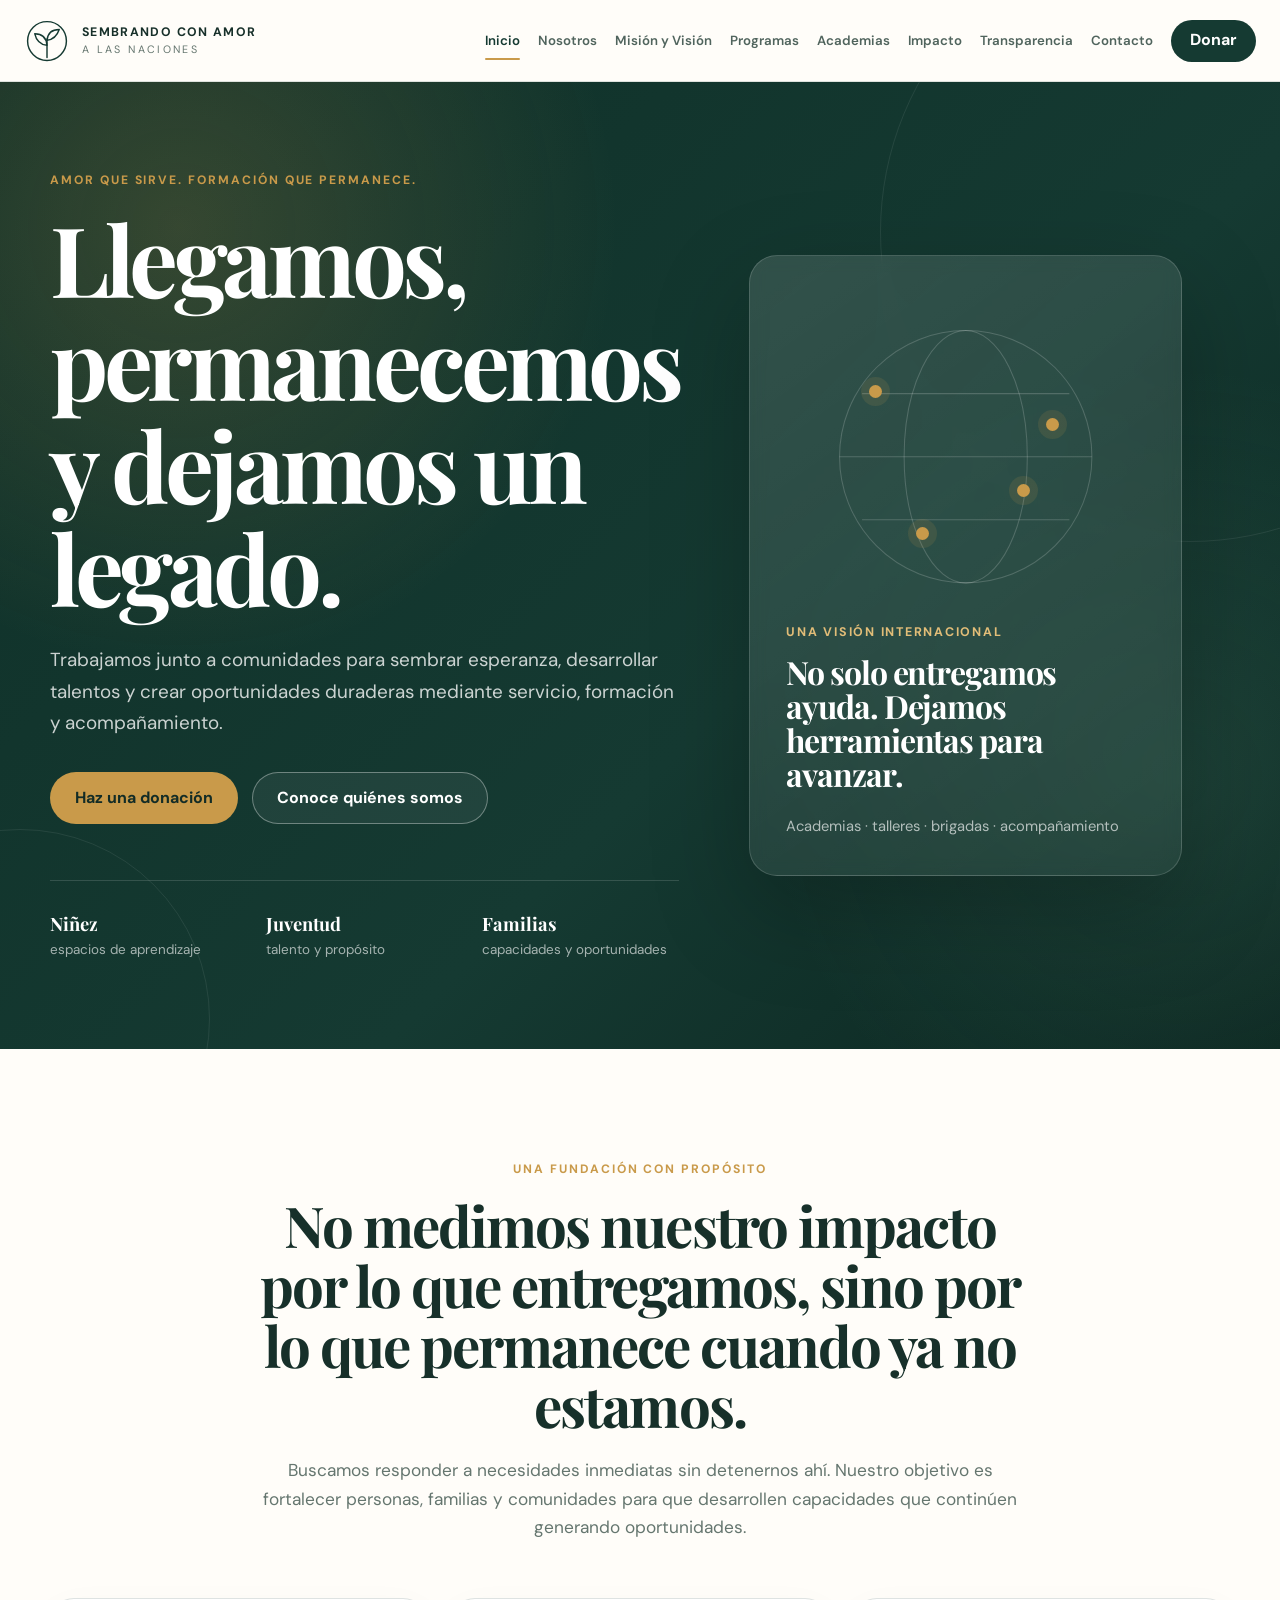
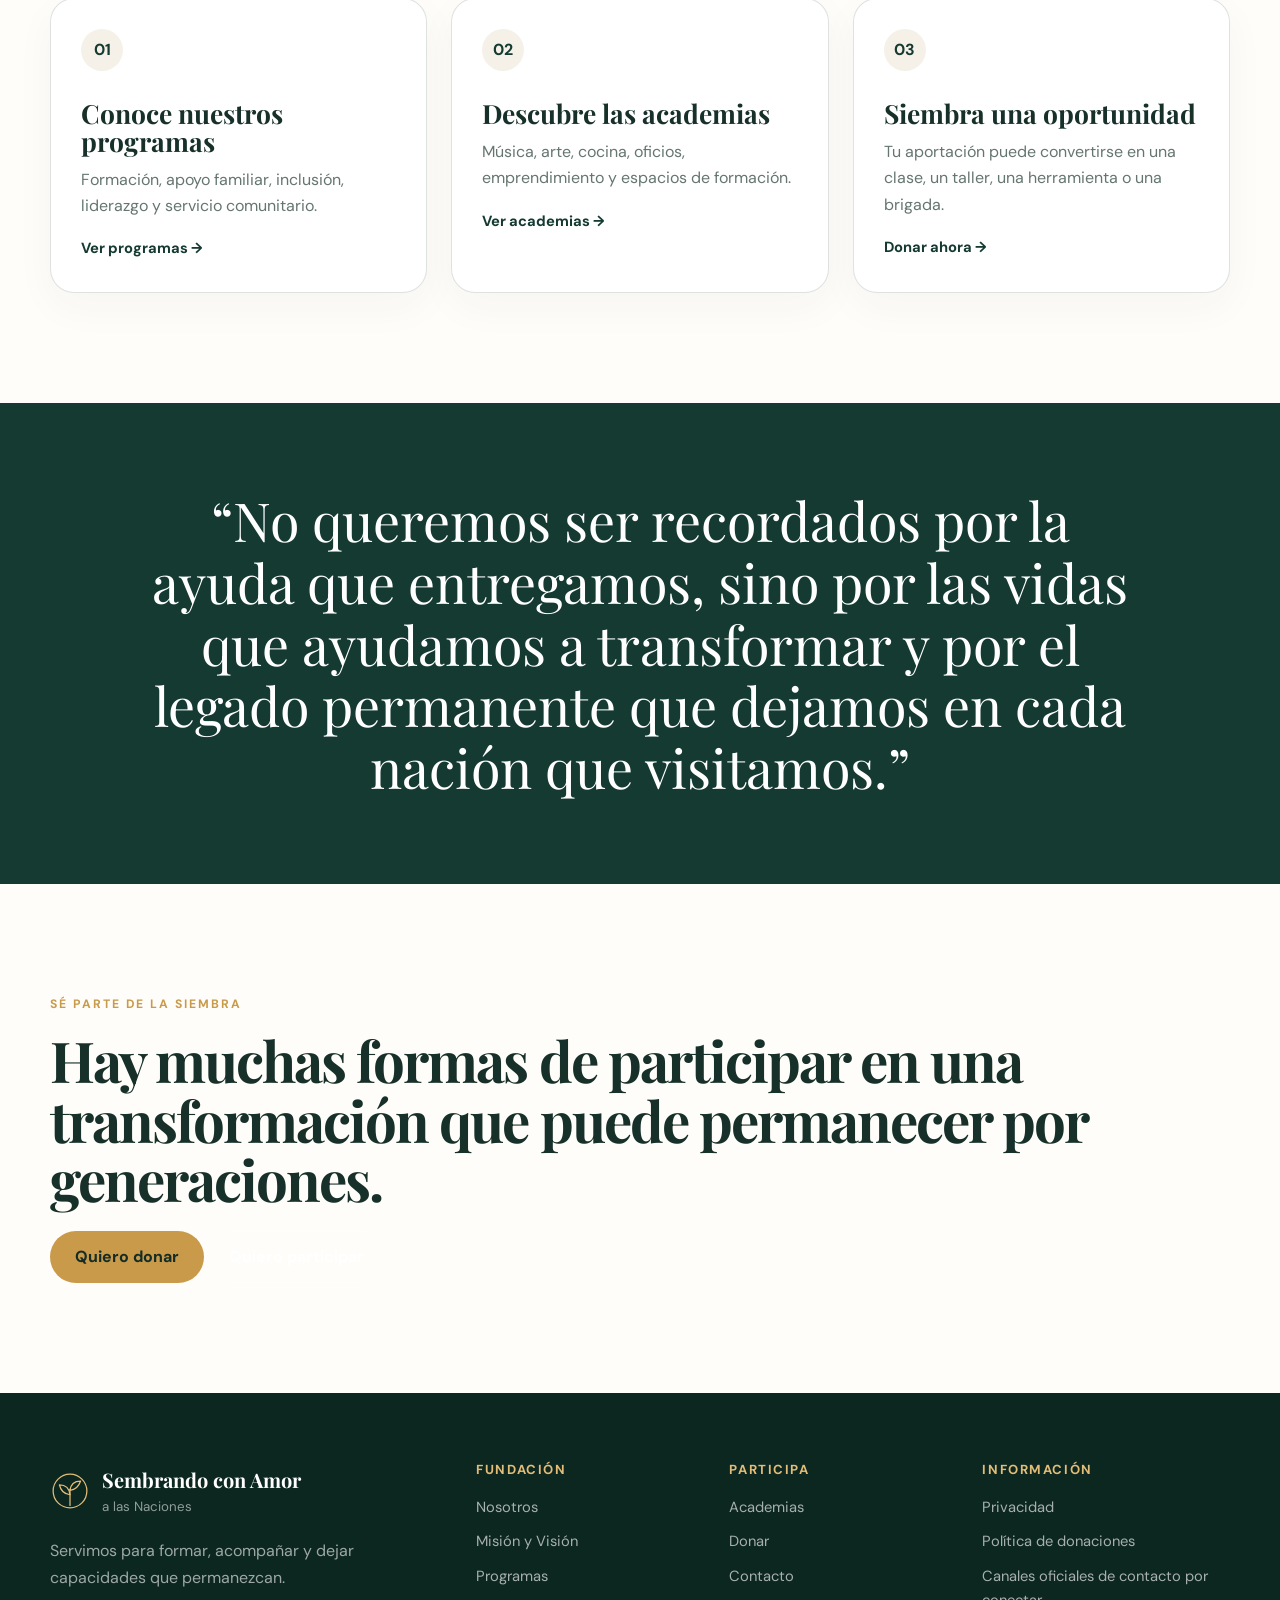
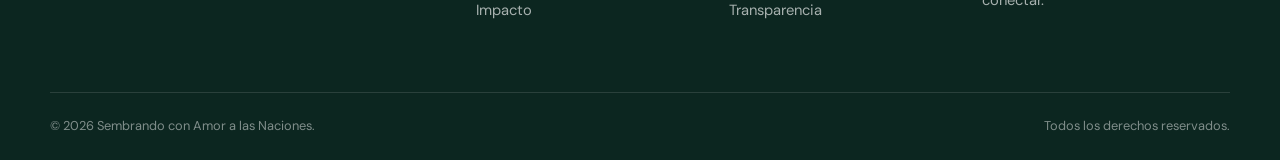
==== index.html @ 57aff18d "Add files via upload" ====
<!doctype html>
<html lang="es">
<head>
  <meta charset="utf-8" />
  <meta name="viewport" content="width=device-width,initial-scale=1" />
  <meta name="theme-color" content="#153a32" />
  <meta name="description" content="Fundación dedicada a servir, formar y acompañar comunidades para dejar un legado sostenible." />
  <title>Inicio | Sembrando con Amor a las Naciones</title>
  <link rel="preconnect" href="https://fonts.googleapis.com">
  <link rel="preconnect" href="https://fonts.gstatic.com" crossorigin>
  <link href="https://fonts.googleapis.com/css2?family=DM+Sans:wght@400;500;600;700&family=Playfair+Display:wght@600;700&display=swap" rel="stylesheet">
  <link rel="stylesheet" href="styles.css" />
</head>
<body class="home">
<header class="site-header">
  <a class="brand" href="index.html" aria-label="Sembrando con Amor a las Naciones - Inicio">
    <span class="brand-mark" aria-hidden="true">
      <svg viewBox="0 0 64 64"><path d="M32 55V29"/><path d="M32 38c-9-1-15-7-17-16 10 0 16 5 17 16Z"/><path d="M32 31c8-1 14-6 17-15-10 0-16 5-17 15Z"/><circle cx="32" cy="32" r="27"/></svg>
    </span>
    <span class="brand-copy"><strong>SEMBRANDO CON AMOR</strong><small>A LAS NACIONES</small></span>
  </a>
  <button class="nav-toggle" id="navToggle" aria-label="Abrir menú" aria-expanded="false"><span></span><span></span><span></span></button>
  <nav class="nav" id="nav" aria-label="Navegación principal"><a class="nav-link active" href="index.html">Inicio</a><a class="nav-link " href="nosotros.html">Nosotros</a><a class="nav-link " href="mision-vision.html">Misión y Visión</a><a class="nav-link " href="programas.html">Programas</a><a class="nav-link " href="academias.html">Academias</a><a class="nav-link " href="impacto.html">Impacto</a><a class="nav-link " href="transparencia.html">Transparencia</a><a class="nav-link " href="contacto.html">Contacto</a><a class="btn btn-primary btn-small" href="donar.html">Donar</a></nav>
</header>
<main>
<section class="hero home-hero">
  <div class="hero-bg"></div><div class="hero-orbit orbit-a"></div><div class="hero-orbit orbit-b"></div>
  <div class="container hero-grid">
    <div class="hero-copy reveal">
      <p class="eyebrow">Amor que sirve. Formación que permanece.</p>
      <h1>Llegamos, permanecemos y dejamos un legado.</h1>
      <p class="hero-text">Trabajamos junto a comunidades para sembrar esperanza, desarrollar talentos y crear oportunidades duraderas mediante servicio, formación y acompañamiento.</p>
      <div class="hero-actions"><a class="btn btn-accent" href="donar.html">Haz una donación</a><a class="btn btn-ghost" href="nosotros.html">Conoce quiénes somos</a></div>
      <div class="trust-row"><div><strong>Niñez</strong><span>espacios de aprendizaje</span></div><div><strong>Juventud</strong><span>talento y propósito</span></div><div><strong>Familias</strong><span>capacidades y oportunidades</span></div></div>
    </div>
    <div class="hero-card reveal"><div class="globe-art" aria-hidden="true"><span class="dot d1"></span><span class="dot d2"></span><span class="dot d3"></span><span class="dot d4"></span><svg viewBox="0 0 420 420"><circle cx="210" cy="210" r="168"/><ellipse cx="210" cy="210" rx="82" ry="168"/><path d="M42 210h336M72 126h276M72 294h276"/></svg></div><div class="hero-card-copy"><p>Una visión internacional</p><h2>No solo entregamos ayuda. Dejamos herramientas para avanzar.</h2><span>Academias · talleres · brigadas · acompañamiento</span></div></div>
  </div>
</section>
<section class="section intro-section"><div class="container"><div class="section-heading centered reveal"><p class="eyebrow">Una fundación con propósito</p><h2>No medimos nuestro impacto por lo que entregamos, sino por lo que permanece cuando ya no estamos.</h2><p>Buscamos responder a necesidades inmediatas sin detenernos ahí. Nuestro objetivo es fortalecer personas, familias y comunidades para que desarrollen capacidades que continúen generando oportunidades.</p></div><div class="home-path cards three"><a class="path-card reveal" href="programas.html"><span>01</span><h3>Conoce nuestros programas</h3><p>Formación, apoyo familiar, inclusión, liderazgo y servicio comunitario.</p><b>Ver programas →</b></a><a class="path-card reveal" href="academias.html"><span>02</span><h3>Descubre las academias</h3><p>Música, arte, cocina, oficios, emprendimiento y espacios de formación.</p><b>Ver academias →</b></a><a class="path-card reveal" href="donar.html"><span>03</span><h3>Siembra una oportunidad</h3><p>Tu aportación puede convertirse en una clase, un taller, una herramienta o una brigada.</p><b>Donar ahora →</b></a></div></div></section>
<section class="quote-band"><div class="container reveal"><p>“No queremos ser recordados por la ayuda que entregamos, sino por las vidas que ayudamos a transformar y por el legado permanente que dejamos en cada nación que visitamos.”</p></div></section>
<section class="section"><div class="container cta-card reveal"><div><p class="eyebrow">Sé parte de la siembra</p><h2>Hay muchas formas de participar en una transformación que puede permanecer por generaciones.</h2></div><div class="cta-actions"><a class="btn btn-accent" href="donar.html">Quiero donar</a><a class="btn btn-outline-light" href="contacto.html">Quiero participar</a></div></div></section>
</main>
<footer class="site-footer">
  <div class="container footer-grid">
    <div class="footer-brand"><div class="footer-logo"><span class="brand-mark small" aria-hidden="true"><svg viewBox="0 0 64 64"><path d="M32 55V29"/><path d="M32 38c-9-1-15-7-17-16 10 0 16 5 17 16Z"/><path d="M32 31c8-1 14-6 17-15-10 0-16 5-17 15Z"/><circle cx="32" cy="32" r="27"/></svg></span><div><strong>Sembrando con Amor</strong><small>a las Naciones</small></div></div><p>Servimos para formar, acompañar y dejar capacidades que permanezcan.</p></div>
    <div><h3>Fundación</h3><a href="nosotros.html">Nosotros</a><a href="mision-vision.html">Misión y Visión</a><a href="programas.html">Programas</a><a href="impacto.html">Impacto</a></div>
    <div><h3>Participa</h3><a href="academias.html">Academias</a><a href="donar.html">Donar</a><a href="contacto.html">Contacto</a><a href="transparencia.html">Transparencia</a></div>
    <div><h3>Información</h3><a href="privacidad.html">Privacidad</a><a href="politica-donaciones.html">Política de donaciones</a><span class="footer-note">Canales oficiales de contacto por conectar.</span></div>
  </div>
  <div class="container footer-bottom"><span>© <span id="year"></span> Sembrando con Amor a las Naciones.</span><span>Todos los derechos reservados.</span></div>
</footer>
<script src="script.js"></script>
</body>
</html>
---- styles.css ----
:root{--green:#153a32;--green-2:#205548;--green-3:#0e2a24;--sage:#dbe6df;--cream:#f6f1e8;--paper:#fffdf9;--ink:#17302a;--muted:#65766f;--gold:#c99a4a;--gold-2:#e2bd78;--line:rgba(21,58,50,.14);--white:#fff;--shadow:0 24px 70px rgba(19,52,44,.12);--radius:28px;--serif:"Playfair Display",Georgia,serif;--sans:"DM Sans",Arial,sans-serif}
*{box-sizing:border-box}html{scroll-behavior:smooth}body{margin:0;font-family:var(--sans);color:var(--ink);background:var(--paper);line-height:1.65}body.menu-open{overflow:hidden}a{color:inherit;text-decoration:none}button,input,select{font:inherit}button{cursor:pointer}img,svg{display:block;max-width:100%}.container{width:min(1180px,calc(100% - 48px));margin-inline:auto}.narrow{max-width:900px}.section{padding:110px 0}.section-soft{background:var(--cream)}.centered{text-align:center;margin-inline:auto}.eyebrow{text-transform:uppercase;letter-spacing:.16em;font-weight:700;font-size:.76rem;color:var(--gold);margin:0 0 16px}.eyebrow.light{color:var(--gold-2)}h1,h2,h3,p{margin-top:0}h1,h2,h3{font-family:var(--serif);line-height:1.06}h1{font-size:clamp(3.4rem,7.6vw,7.2rem);letter-spacing:-.045em;margin-bottom:26px}h2{font-size:clamp(2.35rem,4.4vw,4.4rem);letter-spacing:-.035em;margin-bottom:22px}h3{font-size:1.65rem;margin-bottom:12px}.section-heading{max-width:760px;margin-bottom:54px}.section-heading.centered{margin-bottom:56px}.section-heading p:last-child{font-size:1.08rem;color:var(--muted)}.prose{font-size:1.08rem;color:#40564f}.prose p{margin-bottom:22px}.prose h2{color:var(--ink);font-size:2rem;margin-top:42px}.prose h2:first-child{margin-top:0}.btn{display:inline-flex;align-items:center;justify-content:center;min-height:52px;padding:0 24px;border-radius:999px;border:1px solid transparent;font-weight:700;transition:.25s ease}.btn:hover{transform:translateY(-2px)}.btn-primary{background:var(--green);color:#fff}.btn-primary:hover{background:var(--green-2)}.btn-accent{background:var(--gold);color:#132c26}.btn-accent:hover{background:var(--gold-2)}.btn-ghost{border-color:rgba(255,255,255,.35);color:#fff;background:rgba(255,255,255,.06)}.btn-outline-light{border-color:rgba(255,255,255,.35);color:#fff}.btn-small{min-height:42px;padding:0 18px}.btn.full{width:100%}
.site-header{position:sticky;top:0;z-index:100;display:flex;align-items:center;justify-content:space-between;gap:20px;min-height:82px;padding:12px max(24px,calc((100vw - 1340px)/2));background:rgba(255,253,249,.94);backdrop-filter:blur(16px);border-bottom:1px solid var(--line)}.brand{display:flex;align-items:center;gap:12px;min-width:max-content}.brand-mark{width:46px;height:46px;color:var(--green)}.brand-mark svg{width:100%;height:100%;fill:none;stroke:currentColor;stroke-width:2;stroke-linecap:round;stroke-linejoin:round}.brand-copy{display:grid;line-height:1.05}.brand strong{font-size:.77rem;letter-spacing:.11em}.brand small{font-size:.67rem;letter-spacing:.22em;margin-top:5px;color:var(--muted)}.nav{display:flex;align-items:center;gap:18px}.nav-link{font-size:.83rem;font-weight:600;color:#50645d;position:relative;white-space:nowrap}.nav-link:hover,.nav-link.active{color:var(--green)}.nav-link.active:after{content:"";position:absolute;left:0;right:0;bottom:-9px;height:2px;background:var(--gold);border-radius:2px}.nav-toggle{display:none;border:0;background:transparent;width:44px;height:44px;padding:10px}.nav-toggle span{display:block;height:2px;background:var(--green);margin:5px 0;border-radius:2px}
.hero{position:relative;overflow:hidden;background:var(--green-3);color:#fff}.home-hero{min-height:calc(100vh - 82px);display:grid;align-items:center}.hero-bg{position:absolute;inset:0;background:radial-gradient(circle at 14% 15%,rgba(201,154,74,.20),transparent 32%),radial-gradient(circle at 92% 72%,rgba(88,151,127,.18),transparent 30%),linear-gradient(135deg,#0f3028,#153a32 60%,#0c2620)}.hero-orbit{position:absolute;border:1px solid rgba(255,255,255,.08);border-radius:50%}.orbit-a{width:620px;height:620px;right:-220px;top:-160px}.orbit-b{width:380px;height:380px;left:-170px;bottom:-160px}.hero-grid{position:relative;z-index:2;display:grid;grid-template-columns:1.1fr .9fr;align-items:center;gap:70px;padding:88px 0}.hero-copy{max-width:720px}.hero-copy h1{max-width:800px}.hero-text{font-size:1.18rem;max-width:690px;color:rgba(255,255,255,.78);margin-bottom:34px}.hero-actions{display:flex;gap:14px;flex-wrap:wrap}.trust-row{display:grid;grid-template-columns:repeat(3,1fr);gap:18px;margin-top:56px;padding-top:28px;border-top:1px solid rgba(255,255,255,.14)}.trust-row div{display:grid}.trust-row strong{font-family:var(--serif);font-size:1.15rem}.trust-row span{font-size:.84rem;color:rgba(255,255,255,.62)}.hero-card{position:relative;background:linear-gradient(145deg,rgba(255,255,255,.13),rgba(255,255,255,.05));border:1px solid rgba(255,255,255,.16);border-radius:var(--radius);padding:36px;box-shadow:0 35px 100px rgba(0,0,0,.24);backdrop-filter:blur(8px)}.globe-art{height:330px;display:grid;place-items:center;position:relative}.globe-art svg{width:88%;fill:none;stroke:rgba(255,255,255,.18);stroke-width:1.4}.globe-art .dot{position:absolute;width:13px;height:13px;border-radius:50%;background:var(--gold);box-shadow:0 0 0 8px rgba(201,154,74,.12)}.d1{left:23%;top:28%}.d2{right:24%;top:38%}.d3{left:36%;bottom:25%}.d4{right:32%;bottom:38%}.hero-card-copy p{font-size:.78rem;text-transform:uppercase;letter-spacing:.14em;color:var(--gold-2);font-weight:700}.hero-card-copy h2{font-size:2rem}.hero-card-copy span{font-size:.92rem;color:rgba(255,255,255,.65)}
.page-hero{padding:120px 0 105px;background:linear-gradient(180deg,#f1ece1,#fffdf9);border-bottom:1px solid var(--line)}.page-hero h1{font-size:clamp(3.2rem,7vw,6.7rem)}.page-hero p:last-child{font-size:1.22rem;color:var(--muted);max-width:780px}.page-hero-dark{background:var(--green-3);color:#fff}.page-hero-dark p:last-child{color:rgba(255,255,255,.72)}.donation-hero{background:linear-gradient(130deg,#f7f0e2,#eaf1ec)}
.split{display:grid;grid-template-columns:.9fr 1.1fr;gap:90px;align-items:start}.cards{display:grid;gap:24px}.cards.three{grid-template-columns:repeat(3,1fr)}.cards.four{grid-template-columns:repeat(4,1fr)}.info-card,.trans-card,.path-card,.academy-card{background:#fff;border:1px solid var(--line);border-radius:24px;padding:30px;box-shadow:0 14px 42px rgba(20,50,43,.04)}.info-card p,.trans-card p,.path-card p,.academy-card p{color:var(--muted)}.mini-icon,.trans-card>span{display:inline-flex;color:var(--gold);font-weight:700;letter-spacing:.08em;margin-bottom:26px}.path-card{transition:.25s ease}.path-card:hover{transform:translateY(-6px);box-shadow:var(--shadow)}.path-card span{display:inline-flex;width:42px;height:42px;align-items:center;justify-content:center;border-radius:50%;background:var(--cream);font-weight:700;color:var(--green);margin-bottom:28px}.path-card b{font-size:.92rem;color:var(--green)}.quote-band{background:var(--green);color:#fff;padding:86px 0}.quote-band p{font-family:var(--serif);font-size:clamp(2rem,4.2vw,4.3rem);line-height:1.15;max-width:1000px;margin:0 auto;text-align:center}.feature-band{display:flex;align-items:center;justify-content:space-between;gap:50px;padding:50px;border-radius:var(--radius);background:linear-gradient(135deg,#edf2ee,#f7f1e6)}.feature-band h2{font-size:clamp(2rem,3.4vw,3.5rem);max-width:800px;margin-bottom:0}.dual-feature{display:grid;grid-template-columns:1fr 1fr;gap:28px}.statement-card{padding:52px;border-radius:var(--radius);background:var(--cream);min-height:480px;display:flex;flex-direction:column;justify-content:flex-end}.statement-card span{color:var(--gold);font-weight:700;text-transform:uppercase;letter-spacing:.15em;font-size:.78rem;margin-bottom:20px}.statement-card h2{font-size:clamp(2.2rem,3.8vw,4rem)}.statement-card p{color:var(--muted);font-size:1.04rem}.statement-card.dark{background:var(--green);color:#fff}.statement-card.dark p{color:rgba(255,255,255,.7)}.values-grid{display:grid;grid-template-columns:repeat(3,1fr);gap:1px;background:var(--line);border:1px solid var(--line);border-radius:24px;overflow:hidden}.value{background:#fff;padding:34px}.value strong{font-family:var(--serif);font-size:1.5rem}.value p{color:var(--muted);margin:12px 0 0}
.program-list{display:grid}.program-row{display:grid;grid-template-columns:90px 1fr 170px;align-items:center;gap:30px;padding:44px 0;border-bottom:1px solid var(--line)}.program-row:first-child{border-top:1px solid var(--line)}.program-number{font-family:var(--serif);font-size:2rem;color:var(--gold)}.program-row h2{font-size:clamp(2rem,3.3vw,3.3rem);margin-bottom:10px}.program-row p:last-child{color:var(--muted);margin-bottom:0}.program-row>a{justify-self:end;font-weight:700;color:var(--green)}.academy-grid{display:grid;grid-template-columns:repeat(4,1fr);gap:20px}.academy-card{min-height:260px}.academy-icon{font-size:2rem;color:var(--gold);height:50px}.academy-card h3{font-size:1.55rem}
.steps{display:grid}.step{display:grid;grid-template-columns:100px 1fr;gap:30px;padding:38px 0;border-bottom:1px solid var(--line)}.step:first-child{border-top:1px solid var(--line)}.step>span{font-family:var(--serif);font-size:2.6rem;color:var(--gold)}.step h3{font-size:2rem;margin-bottom:8px}.step p{color:var(--muted);margin:0;max-width:760px}.impact{background:var(--green-3);color:#fff}.impact-grid{display:grid;grid-template-columns:.9fr 1.1fr;gap:75px;align-items:center}.impact-grid>div>p:last-child{color:rgba(255,255,255,.7)}.impact-panels{display:grid;gap:14px}.impact-panels div{display:grid;padding:26px 28px;border-radius:20px;background:rgba(255,255,255,.07);border:1px solid rgba(255,255,255,.12)}.impact-panels strong{font-family:var(--serif);font-size:1.4rem;margin-bottom:7px}.impact-panels span{color:rgba(255,255,255,.66)}.statement-center{text-align:center;max-width:900px}.statement-center h2{font-size:clamp(2.2rem,4.6vw,4.4rem)}.document-list{display:grid;gap:1px;background:var(--line);border:1px solid var(--line);border-radius:22px;overflow:hidden}.document-list div{background:#fff;padding:25px 28px;display:grid;gap:5px}.document-list span{color:var(--muted)}.legal-note{padding:34px;border:1px solid #ecd7ac;background:#fff8e9;border-radius:20px}.legal-note strong{font-family:var(--serif);font-size:1.45rem}.legal-note p{margin:8px 0 0;color:#6d624c}
.contact-grid{display:grid;grid-template-columns:1.15fr .85fr;gap:55px}.contact-panel h2,.contact-card h2{font-size:clamp(2.3rem,4vw,4rem)}.contact-options{display:grid;gap:1px;background:var(--line);border-radius:22px;overflow:hidden;margin-top:38px}.contact-options>div{display:grid;grid-template-columns:54px 1fr;gap:18px;background:#fff;padding:24px}.contact-options span{font-weight:700;color:var(--gold)}.contact-options strong{font-family:var(--serif);font-size:1.4rem}.contact-options p{color:var(--muted);margin:4px 0 0}.contact-card{background:var(--cream);padding:40px;border-radius:var(--radius);align-self:start}.contact-card>p:not(.eyebrow){color:var(--muted)}.pending-contact{display:flex;justify-content:space-between;gap:20px;padding:18px 0;border-bottom:1px solid var(--line)}.pending-contact span{color:var(--muted)}.contact-card .btn{margin-top:28px}
.donation-section{background:#fff}.donation-layout{display:grid;grid-template-columns:.9fr 1.1fr;gap:70px;align-items:start}.donation-copy{position:sticky;top:120px}.donation-copy>p{color:var(--muted);font-size:1.05rem}.check-list{list-style:none;padding:0;margin:34px 0;display:grid;gap:13px}.check-list li{position:relative;padding-left:30px}.check-list li:before{content:"✓";position:absolute;left:0;color:var(--green);font-weight:800}.secure-box{display:grid;gap:4px;padding:20px;border-radius:16px;background:var(--cream)}.secure-box span{font-size:.9rem;color:var(--muted)}.donation-form{padding:42px;border:1px solid var(--line);border-radius:var(--radius);box-shadow:var(--shadow);background:#fff}.form-head h2{font-size:2.8rem}.field-group{margin-top:28px}.field-group>label{display:block;font-weight:700;margin-bottom:11px}.segmented{display:grid;grid-template-columns:1fr 1fr;gap:8px;background:var(--cream);padding:6px;border-radius:999px}.frequency-btn{border:0;background:transparent;padding:12px 16px;border-radius:999px;font-weight:700;color:var(--muted)}.frequency-btn.active{background:#fff;color:var(--green);box-shadow:0 4px 12px rgba(20,50,43,.08)}.amount-grid{display:grid;grid-template-columns:repeat(4,1fr);gap:10px}.amount-btn{border:1px solid var(--line);background:#fff;padding:14px;border-radius:14px;font-weight:700;color:var(--green)}.amount-btn.active{background:var(--green);color:#fff;border-color:var(--green)}.currency-input{display:grid;grid-template-columns:36px 1fr 48px;align-items:center;border:1px solid var(--line);border-radius:14px;margin-top:10px;padding:0 14px}.currency-input input{width:100%;border:0;outline:0;padding:15px 4px;font-weight:700;font-size:1.08rem}.currency-input b{font-size:.8rem;color:var(--muted)}select{width:100%;padding:15px;border:1px solid var(--line);border-radius:14px;background:#fff;color:var(--ink)}.donate-submit{margin-top:32px;border:0}.form-status{min-height:24px;margin:14px 0 0;font-size:.9rem;color:#8b5020}.form-legal{font-size:.78rem;color:var(--muted);margin:14px 0 0}.policy{max-width:850px}
.site-footer{background:#0c2620;color:#fff;padding:70px 0 24px}.footer-grid{display:grid;grid-template-columns:1.5fr .8fr .8fr 1fr;gap:55px}.footer-logo{display:flex;align-items:center;gap:12px}.brand-mark.small{width:40px;height:40px;color:var(--gold-2)}.footer-logo div{display:grid}.footer-logo strong{font-family:var(--serif);font-size:1.25rem}.footer-logo small{color:rgba(255,255,255,.55)}.footer-brand>p{color:rgba(255,255,255,.6);max-width:330px;margin-top:20px}.site-footer h3{font-family:var(--sans);font-size:.82rem;text-transform:uppercase;letter-spacing:.12em;color:var(--gold-2);margin-bottom:18px}.site-footer a,.footer-note{display:block;color:rgba(255,255,255,.64);font-size:.92rem;margin:10px 0}.site-footer a:hover{color:#fff}.footer-bottom{display:flex;justify-content:space-between;gap:20px;margin-top:60px;padding-top:22px;border-top:1px solid rgba(255,255,255,.12);font-size:.8rem;color:rgba(255,255,255,.48)}
.reveal{opacity:0;transform:translateY(20px);transition:opacity .65s ease,transform .65s ease}.reveal.visible{opacity:1;transform:none}
.success-shell{min-height:100vh;display:grid;place-items:center;background:var(--green-3);color:#fff;padding:30px}.success-card{max-width:760px;text-align:center}.success-icon{width:72px;height:72px;border-radius:50%;display:grid;place-items:center;background:var(--gold);color:var(--green-3);font-size:2rem;font-weight:800;margin:0 auto 30px}.success-card h1{font-size:clamp(3rem,7vw,6rem)}.success-card p{font-size:1.1rem;color:rgba(255,255,255,.7)}.success-details{margin:28px auto;padding:18px 22px;border:1px solid rgba(255,255,255,.14);border-radius:16px;display:none}.success-details.show{display:block}
@media(max-width:1180px){.nav{gap:12px}.nav-link{font-size:.77rem}.academy-grid{grid-template-columns:repeat(2,1fr)}}
@media(max-width:1020px){.nav-toggle{display:block;margin-left:auto}.nav{position:fixed;inset:82px 0 auto 0;display:none;flex-direction:column;align-items:stretch;padding:26px;background:#fff;border-bottom:1px solid var(--line);box-shadow:0 20px 40px rgba(20,50,43,.12)}.nav.open{display:flex}.nav-link{font-size:1rem;padding:7px 0}.nav-link.active:after{display:none}.hero-grid,.split,.impact-grid,.contact-grid,.donation-layout{grid-template-columns:1fr}.hero-card{max-width:620px}.donation-copy{position:static}.cards.four{grid-template-columns:repeat(2,1fr)}.footer-grid{grid-template-columns:1fr 1fr}.footer-brand{grid-column:1/-1}.program-row{grid-template-columns:70px 1fr}.program-row>a{grid-column:2;justify-self:start}.dual-feature{grid-template-columns:1fr}.statement-card{min-height:auto}.feature-band{align-items:flex-start;flex-direction:column}.values-grid{grid-template-columns:repeat(2,1fr)}}
@media(max-width:720px){.container{width:min(100% - 30px,1180px)}.site-header{min-height:74px;padding:10px 15px}.nav{top:74px}.brand-mark{width:38px;height:38px}.brand strong{font-size:.68rem}.brand small{font-size:.58rem}.section{padding:78px 0}.page-hero{padding:86px 0 75px}h1{font-size:clamp(3rem,15vw,4.8rem)}h2{font-size:clamp(2.15rem,9.5vw,3.4rem)}.home-hero{min-height:auto}.hero-grid{padding:70px 0 64px;gap:46px}.globe-art{height:250px}.trust-row{grid-template-columns:1fr}.cards.three,.cards.four{grid-template-columns:1fr}.academy-grid{grid-template-columns:1fr}.values-grid{grid-template-columns:1fr}.program-row{grid-template-columns:1fr;gap:10px}.program-row>a{grid-column:1}.program-number{font-size:1.4rem}.step{grid-template-columns:55px 1fr;gap:10px}.step>span{font-size:1.8rem}.feature-band,.statement-card,.donation-form,.contact-card{padding:28px}.amount-grid{grid-template-columns:repeat(2,1fr)}.footer-grid{grid-template-columns:1fr}.footer-brand{grid-column:auto}.footer-bottom{flex-direction:column}.quote-band{padding:65px 0}}
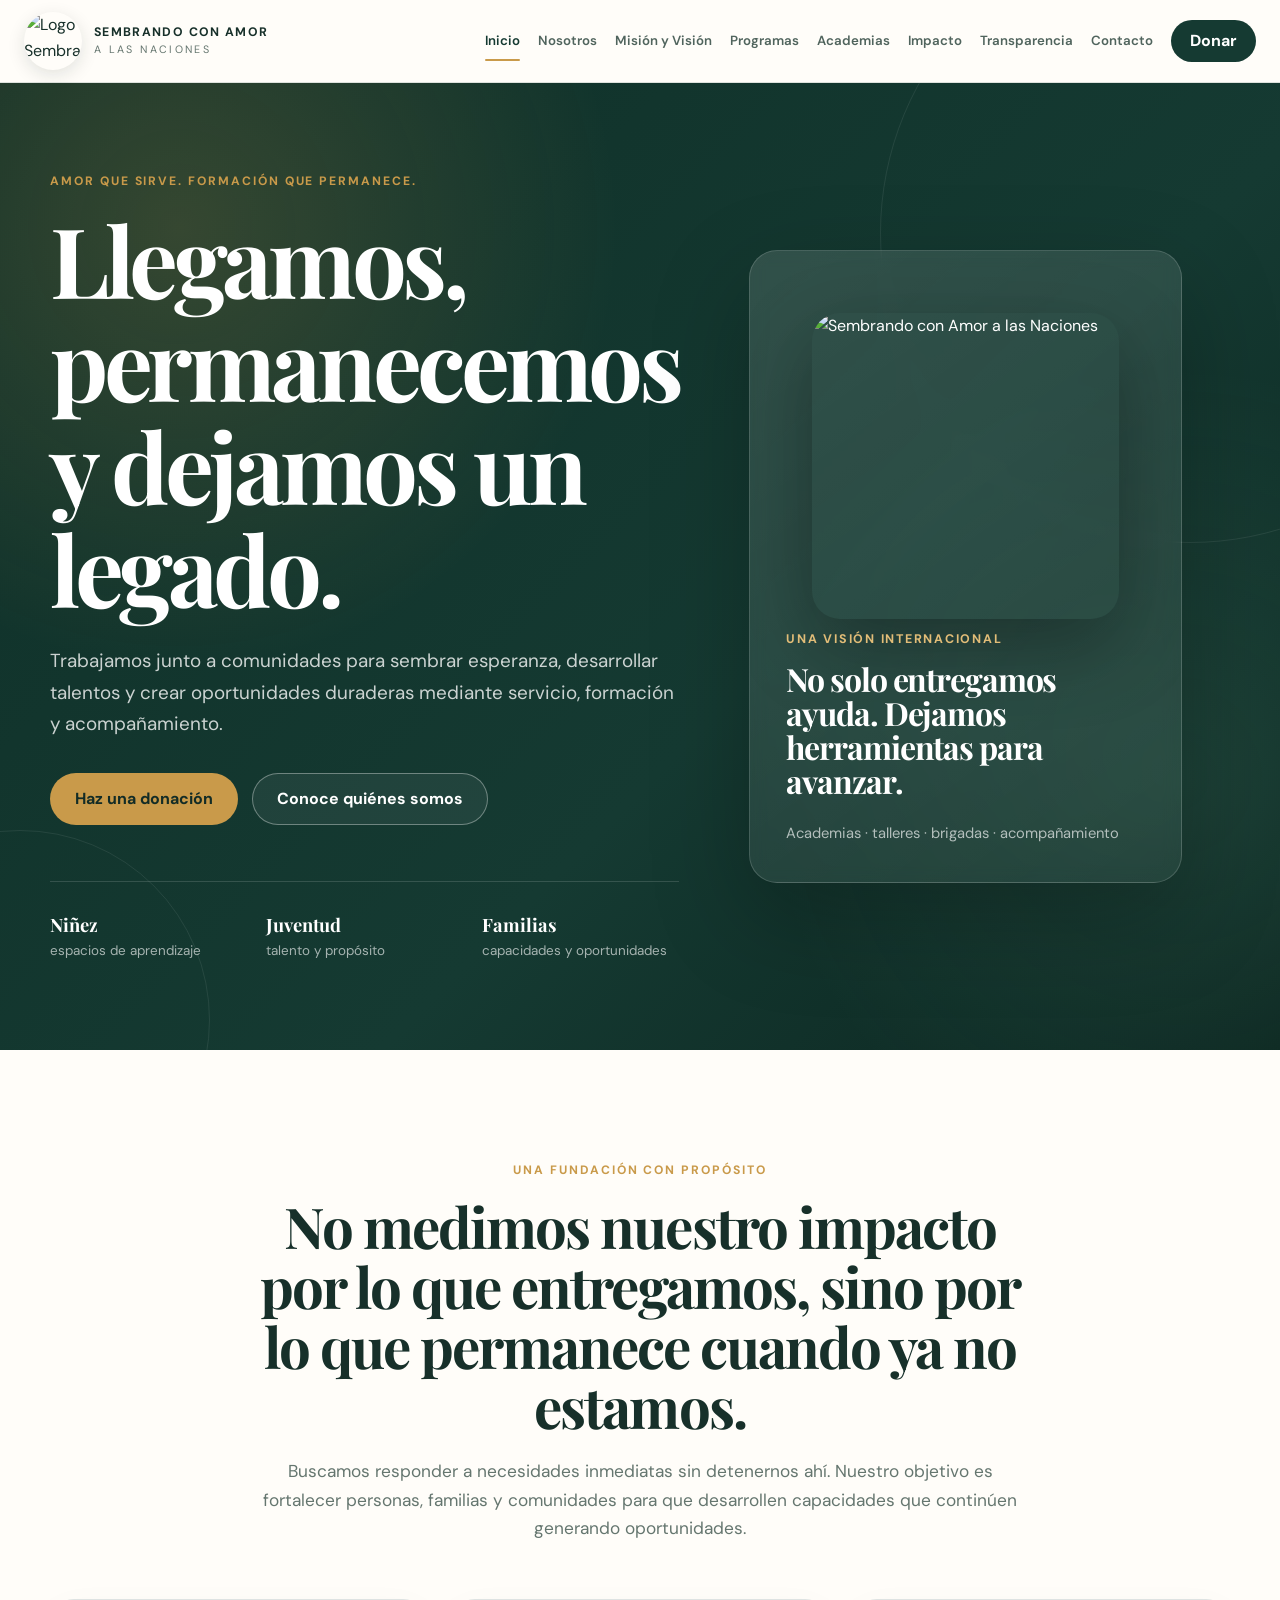
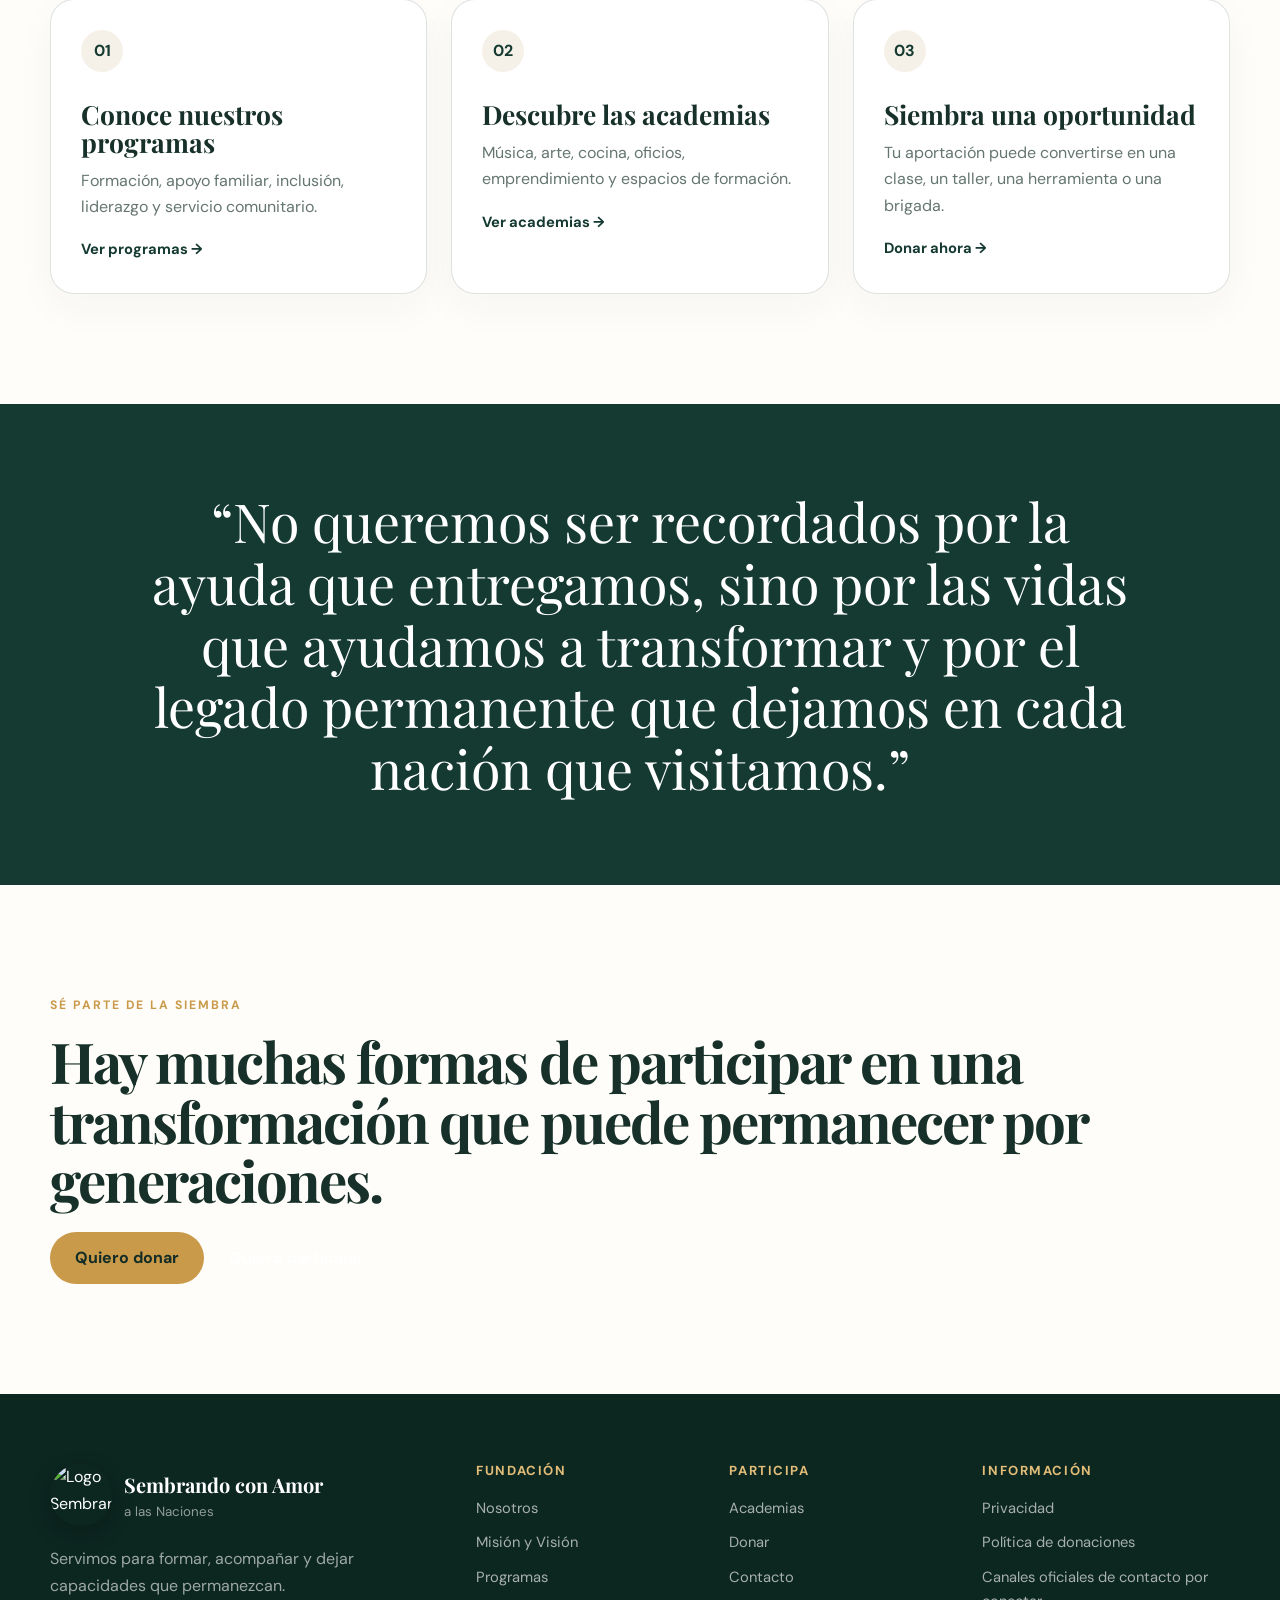
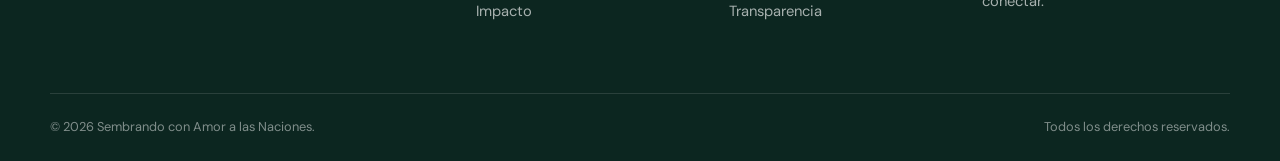
==== commit 95c56255: "Add files via upload" ====
--- a/index.html
+++ b/index.html
@@ -10,13 +10,12 @@
   <link rel="preconnect" href="https://fonts.gstatic.com" crossorigin>
   <link href="https://fonts.googleapis.com/css2?family=DM+Sans:wght@400;500;600;700&family=Playfair+Display:wght@600;700&display=swap" rel="stylesheet">
   <link rel="stylesheet" href="styles.css" />
+  <link rel="icon" type="image/png" href="assets/logo-sembrando-con-amor.png" />
 </head>
 <body class="home">
 <header class="site-header">
   <a class="brand" href="index.html" aria-label="Sembrando con Amor a las Naciones - Inicio">
-    <span class="brand-mark" aria-hidden="true">
-      <svg viewBox="0 0 64 64"><path d="M32 55V29"/><path d="M32 38c-9-1-15-7-17-16 10 0 16 5 17 16Z"/><path d="M32 31c8-1 14-6 17-15-10 0-16 5-17 15Z"/><circle cx="32" cy="32" r="27"/></svg>
-    </span>
+    <img class="brand-logo-image" src="assets/logo-sembrando-con-amor.png" alt="Logo Sembrando con Amor a las Naciones" />
     <span class="brand-copy"><strong>SEMBRANDO CON AMOR</strong><small>A LAS NACIONES</small></span>
   </a>
   <button class="nav-toggle" id="navToggle" aria-label="Abrir menú" aria-expanded="false"><span></span><span></span><span></span></button>
@@ -33,7 +32,7 @@
       <div class="hero-actions"><a class="btn btn-accent" href="donar.html">Haz una donación</a><a class="btn btn-ghost" href="nosotros.html">Conoce quiénes somos</a></div>
       <div class="trust-row"><div><strong>Niñez</strong><span>espacios de aprendizaje</span></div><div><strong>Juventud</strong><span>talento y propósito</span></div><div><strong>Familias</strong><span>capacidades y oportunidades</span></div></div>
     </div>
-    <div class="hero-card reveal"><div class="globe-art" aria-hidden="true"><span class="dot d1"></span><span class="dot d2"></span><span class="dot d3"></span><span class="dot d4"></span><svg viewBox="0 0 420 420"><circle cx="210" cy="210" r="168"/><ellipse cx="210" cy="210" rx="82" ry="168"/><path d="M42 210h336M72 126h276M72 294h276"/></svg></div><div class="hero-card-copy"><p>Una visión internacional</p><h2>No solo entregamos ayuda. Dejamos herramientas para avanzar.</h2><span>Academias · talleres · brigadas · acompañamiento</span></div></div>
+    <div class="hero-card reveal"><div class="hero-logo-wrap"><img src="assets/logo-sembrando-con-amor.png" alt="Sembrando con Amor a las Naciones" class="hero-logo-image" /></div><div class="hero-card-copy"><p>Una visión internacional</p><h2>No solo entregamos ayuda. Dejamos herramientas para avanzar.</h2><span>Academias · talleres · brigadas · acompañamiento</span></div></div>
   </div>
 </section>
 <section class="section intro-section"><div class="container"><div class="section-heading centered reveal"><p class="eyebrow">Una fundación con propósito</p><h2>No medimos nuestro impacto por lo que entregamos, sino por lo que permanece cuando ya no estamos.</h2><p>Buscamos responder a necesidades inmediatas sin detenernos ahí. Nuestro objetivo es fortalecer personas, familias y comunidades para que desarrollen capacidades que continúen generando oportunidades.</p></div><div class="home-path cards three"><a class="path-card reveal" href="programas.html"><span>01</span><h3>Conoce nuestros programas</h3><p>Formación, apoyo familiar, inclusión, liderazgo y servicio comunitario.</p><b>Ver programas →</b></a><a class="path-card reveal" href="academias.html"><span>02</span><h3>Descubre las academias</h3><p>Música, arte, cocina, oficios, emprendimiento y espacios de formación.</p><b>Ver academias →</b></a><a class="path-card reveal" href="donar.html"><span>03</span><h3>Siembra una oportunidad</h3><p>Tu aportación puede convertirse en una clase, un taller, una herramienta o una brigada.</p><b>Donar ahora →</b></a></div></div></section>
@@ -42,7 +41,7 @@
 </main>
 <footer class="site-footer">
   <div class="container footer-grid">
-    <div class="footer-brand"><div class="footer-logo"><span class="brand-mark small" aria-hidden="true"><svg viewBox="0 0 64 64"><path d="M32 55V29"/><path d="M32 38c-9-1-15-7-17-16 10 0 16 5 17 16Z"/><path d="M32 31c8-1 14-6 17-15-10 0-16 5-17 15Z"/><circle cx="32" cy="32" r="27"/></svg></span><div><strong>Sembrando con Amor</strong><small>a las Naciones</small></div></div><p>Servimos para formar, acompañar y dejar capacidades que permanezcan.</p></div>
+    <div class="footer-brand"><div class="footer-logo"><img class="footer-logo-image" src="assets/logo-sembrando-con-amor.png" alt="Logo Sembrando con Amor a las Naciones" /><div><strong>Sembrando con Amor</strong><small>a las Naciones</small></div></div><p>Servimos para formar, acompañar y dejar capacidades que permanezcan.</p></div>
     <div><h3>Fundación</h3><a href="nosotros.html">Nosotros</a><a href="mision-vision.html">Misión y Visión</a><a href="programas.html">Programas</a><a href="impacto.html">Impacto</a></div>
     <div><h3>Participa</h3><a href="academias.html">Academias</a><a href="donar.html">Donar</a><a href="contacto.html">Contacto</a><a href="transparencia.html">Transparencia</a></div>
     <div><h3>Información</h3><a href="privacidad.html">Privacidad</a><a href="politica-donaciones.html">Política de donaciones</a><span class="footer-note">Canales oficiales de contacto por conectar.</span></div>
--- a/styles.css
+++ b/styles.css
@@ -14,3 +14,13 @@
 @media(max-width:1180px){.nav{gap:12px}.nav-link{font-size:.77rem}.academy-grid{grid-template-columns:repeat(2,1fr)}}
 @media(max-width:1020px){.nav-toggle{display:block;margin-left:auto}.nav{position:fixed;inset:82px 0 auto 0;display:none;flex-direction:column;align-items:stretch;padding:26px;background:#fff;border-bottom:1px solid var(--line);box-shadow:0 20px 40px rgba(20,50,43,.12)}.nav.open{display:flex}.nav-link{font-size:1rem;padding:7px 0}.nav-link.active:after{display:none}.hero-grid,.split,.impact-grid,.contact-grid,.donation-layout{grid-template-columns:1fr}.hero-card{max-width:620px}.donation-copy{position:static}.cards.four{grid-template-columns:repeat(2,1fr)}.footer-grid{grid-template-columns:1fr 1fr}.footer-brand{grid-column:1/-1}.program-row{grid-template-columns:70px 1fr}.program-row>a{grid-column:2;justify-self:start}.dual-feature{grid-template-columns:1fr}.statement-card{min-height:auto}.feature-band{align-items:flex-start;flex-direction:column}.values-grid{grid-template-columns:repeat(2,1fr)}}
 @media(max-width:720px){.container{width:min(100% - 30px,1180px)}.site-header{min-height:74px;padding:10px 15px}.nav{top:74px}.brand-mark{width:38px;height:38px}.brand strong{font-size:.68rem}.brand small{font-size:.58rem}.section{padding:78px 0}.page-hero{padding:86px 0 75px}h1{font-size:clamp(3rem,15vw,4.8rem)}h2{font-size:clamp(2.15rem,9.5vw,3.4rem)}.home-hero{min-height:auto}.hero-grid{padding:70px 0 64px;gap:46px}.globe-art{height:250px}.trust-row{grid-template-columns:1fr}.cards.three,.cards.four{grid-template-columns:1fr}.academy-grid{grid-template-columns:1fr}.values-grid{grid-template-columns:1fr}.program-row{grid-template-columns:1fr;gap:10px}.program-row>a{grid-column:1}.program-number{font-size:1.4rem}.step{grid-template-columns:55px 1fr;gap:10px}.step>span{font-size:1.8rem}.feature-band,.statement-card,.donation-form,.contact-card{padding:28px}.amount-grid{grid-template-columns:repeat(2,1fr)}.footer-grid{grid-template-columns:1fr}.footer-brand{grid-column:auto}.footer-bottom{flex-direction:column}.quote-band{padding:65px 0}}
+
+
+/* Official foundation logo */
+.brand-logo-image{width:58px;height:58px;object-fit:cover;border-radius:50%;flex:0 0 58px;box-shadow:0 5px 18px rgba(15,31,27,.12)}
+.footer-logo-image{width:62px;height:62px;object-fit:cover;border-radius:50%;flex:0 0 62px;box-shadow:0 7px 22px rgba(0,0,0,.22)}
+.hero-logo-wrap{display:grid;place-items:center;padding:26px 26px 10px}
+.hero-logo-image{width:min(100%,430px);aspect-ratio:1/1;object-fit:cover;border-radius:28px;box-shadow:0 28px 80px rgba(0,0,0,.32)}
+@media(max-width:720px){.brand-logo-image{width:48px;height:48px;flex-basis:48px}.footer-logo-image{width:54px;height:54px;flex-basis:54px}.hero-logo-wrap{padding:18px 18px 6px}.hero-logo-image{border-radius:22px}}
+
+.success-logo{width:150px;height:150px;object-fit:cover;border-radius:50%;margin:0 auto 24px;box-shadow:0 20px 50px rgba(0,0,0,.28)}
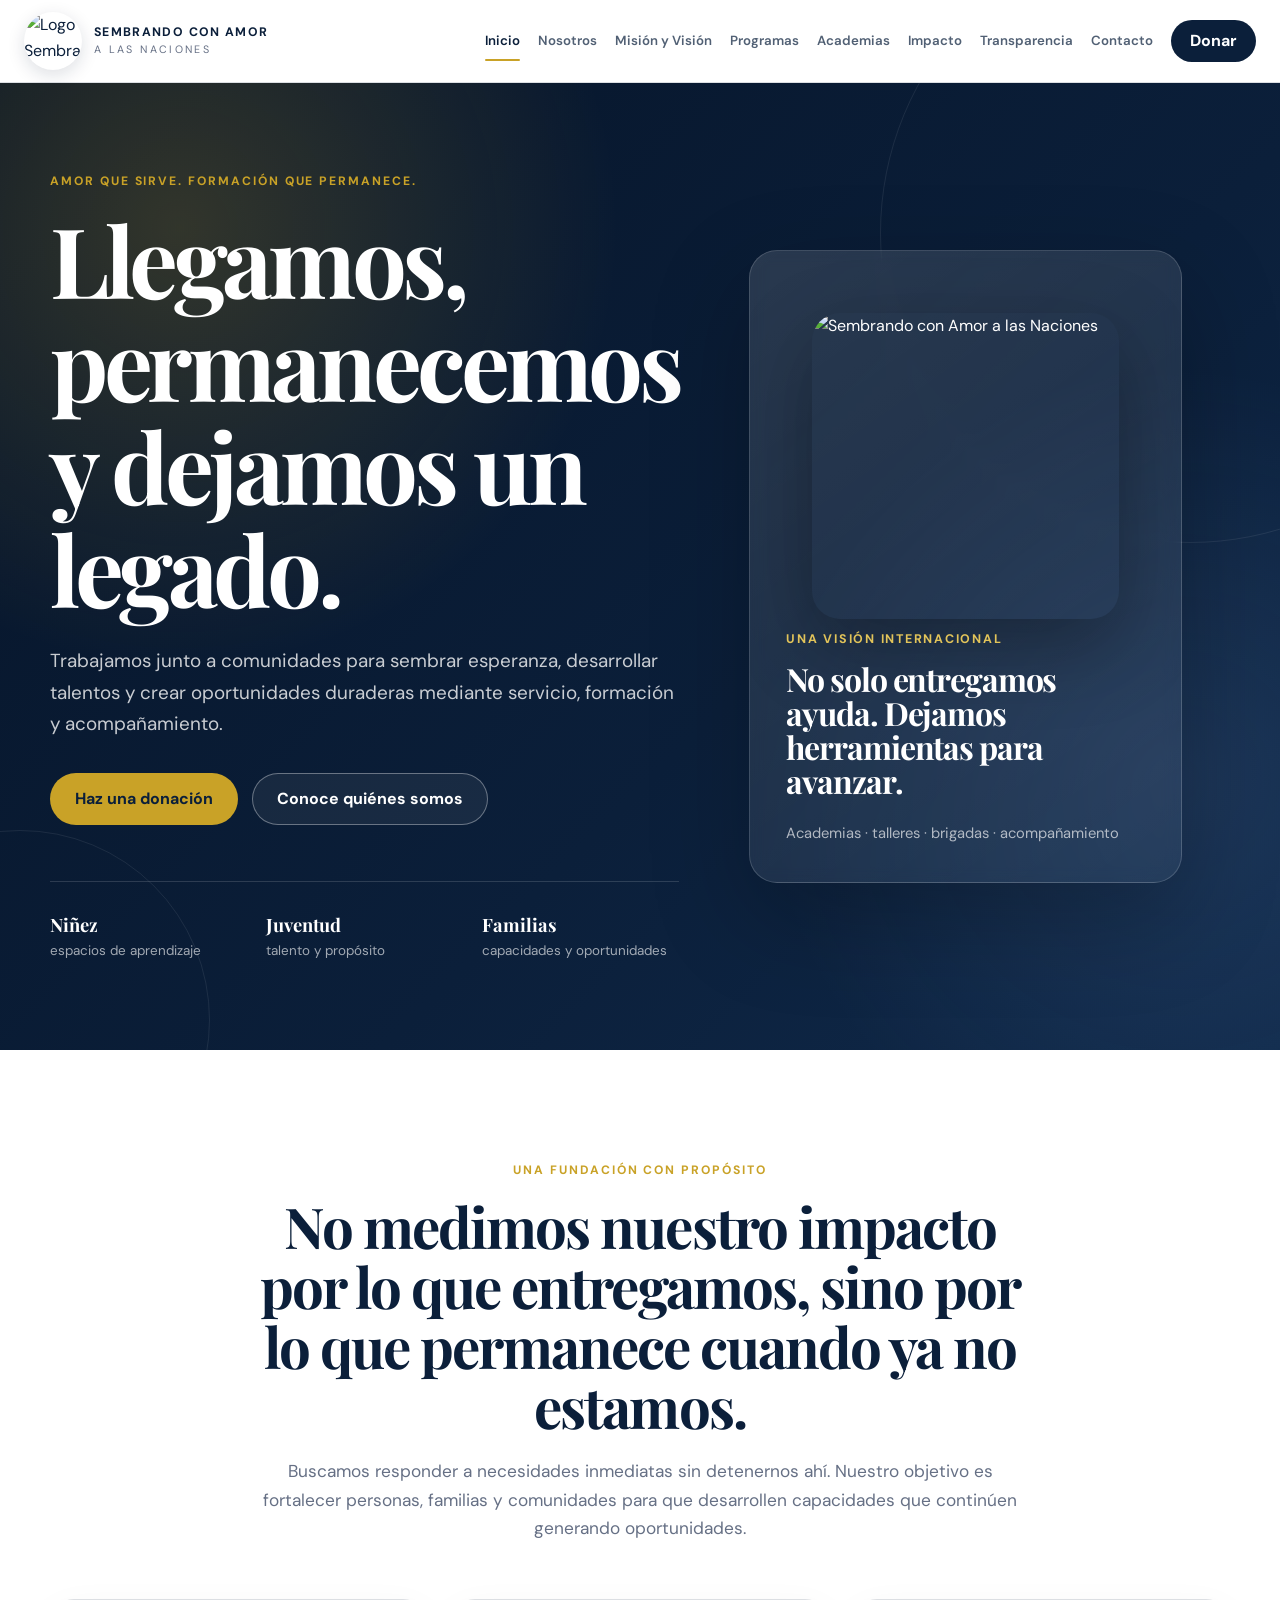
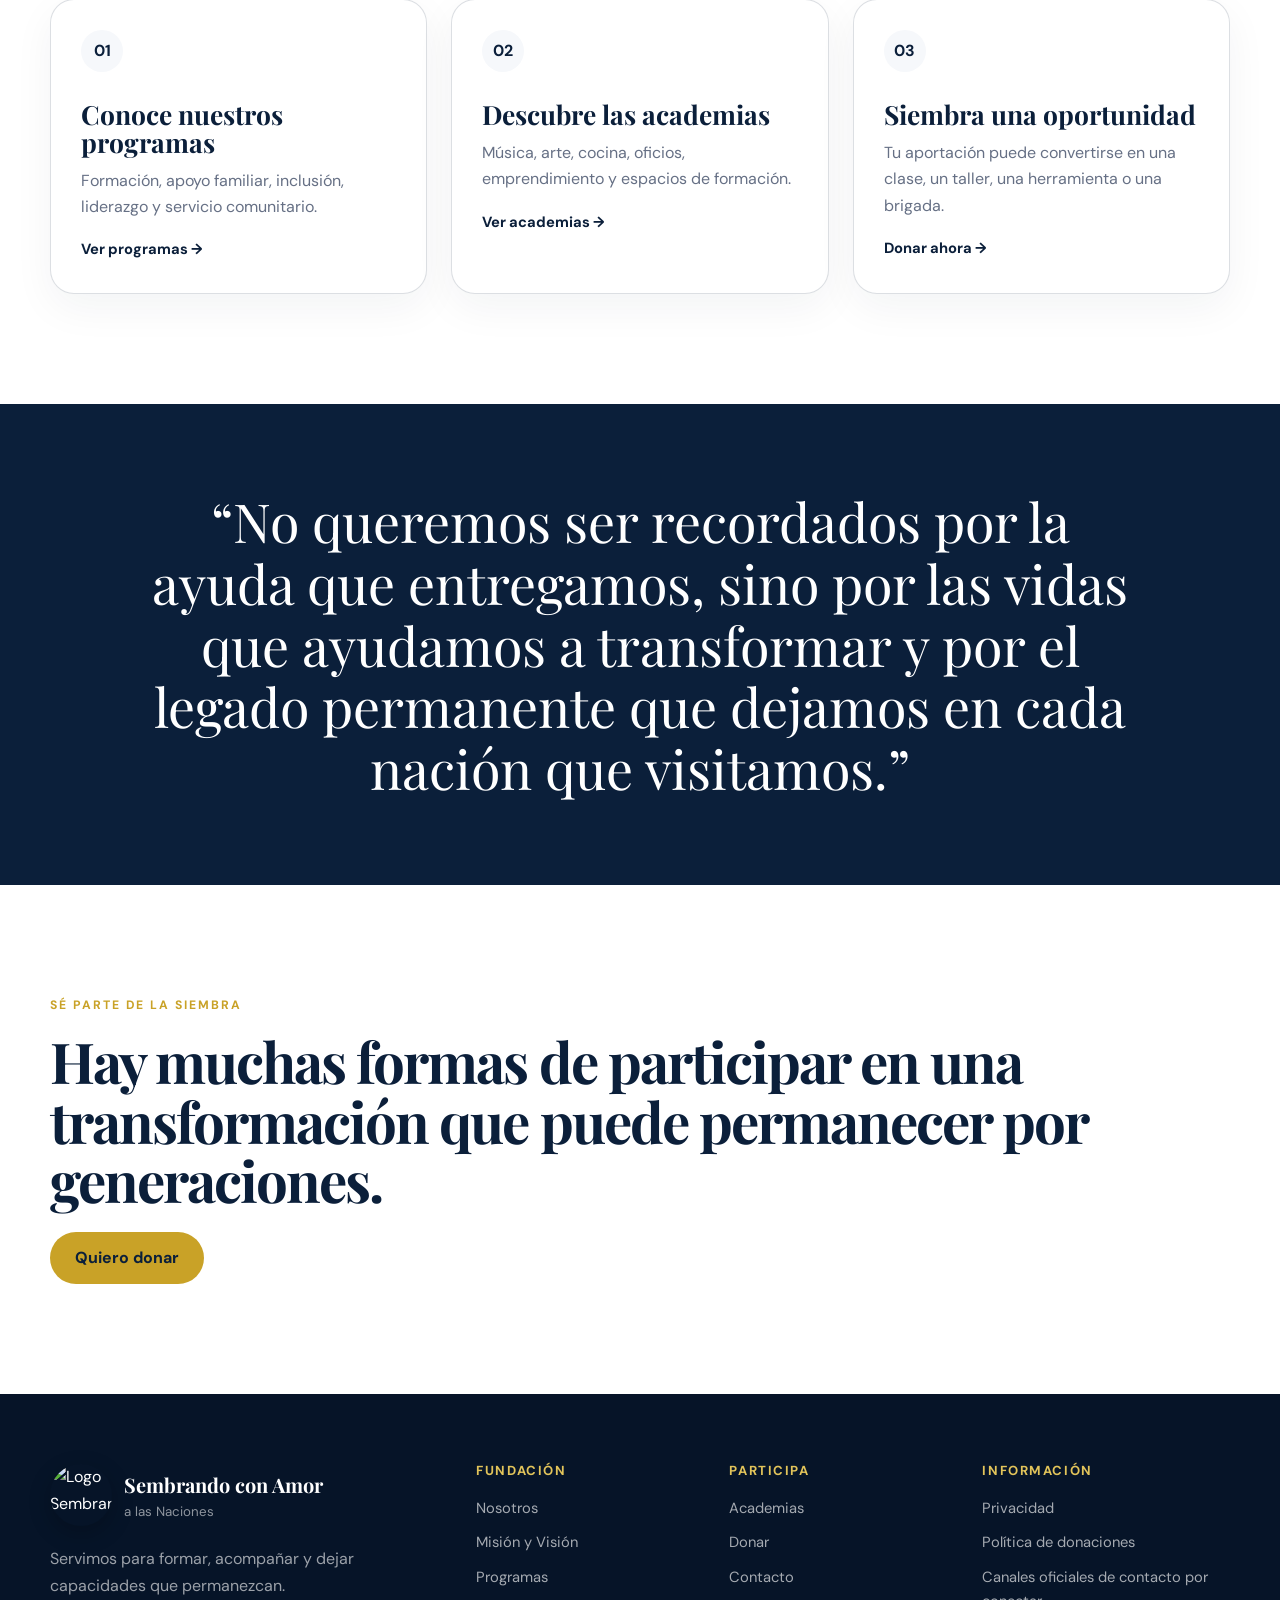
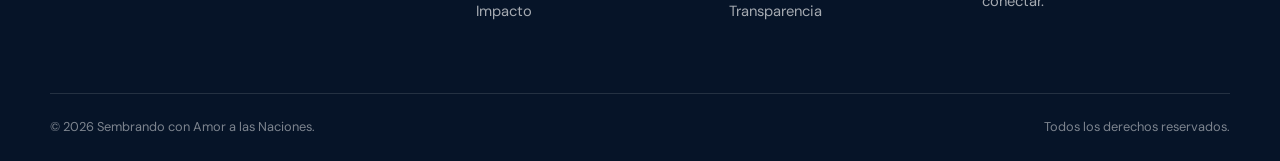
==== commit 4669b8c5: "Fix official logo path" ====
--- a/index.html
+++ b/index.html
@@ -10,12 +10,12 @@
   <link rel="preconnect" href="https://fonts.gstatic.com" crossorigin>
   <link href="https://fonts.googleapis.com/css2?family=DM+Sans:wght@400;500;600;700&family=Playfair+Display:wght@600;700&display=swap" rel="stylesheet">
   <link rel="stylesheet" href="styles.css" />
-  <link rel="icon" type="image/png" href="assets/logo-sembrando-con-amor.png" />
+  <link rel="icon" type="image/jpeg" href="assets/logo-sembrando-con-amor.jpg" />
 </head>
 <body class="home">
 <header class="site-header">
   <a class="brand" href="index.html" aria-label="Sembrando con Amor a las Naciones - Inicio">
-    <img class="brand-logo-image" src="assets/logo-sembrando-con-amor.png" alt="Logo Sembrando con Amor a las Naciones" />
+    <img class="brand-logo-image" src="assets/logo-sembrando-con-amor.jpg" alt="Logo Sembrando con Amor a las Naciones" />
     <span class="brand-copy"><strong>SEMBRANDO CON AMOR</strong><small>A LAS NACIONES</small></span>
   </a>
   <button class="nav-toggle" id="navToggle" aria-label="Abrir menú" aria-expanded="false"><span></span><span></span><span></span></button>
@@ -32,7 +32,7 @@
       <div class="hero-actions"><a class="btn btn-accent" href="donar.html">Haz una donación</a><a class="btn btn-ghost" href="nosotros.html">Conoce quiénes somos</a></div>
       <div class="trust-row"><div><strong>Niñez</strong><span>espacios de aprendizaje</span></div><div><strong>Juventud</strong><span>talento y propósito</span></div><div><strong>Familias</strong><span>capacidades y oportunidades</span></div></div>
     </div>
-    <div class="hero-card reveal"><div class="hero-logo-wrap"><img src="assets/logo-sembrando-con-amor.png" alt="Sembrando con Amor a las Naciones" class="hero-logo-image" /></div><div class="hero-card-copy"><p>Una visión internacional</p><h2>No solo entregamos ayuda. Dejamos herramientas para avanzar.</h2><span>Academias · talleres · brigadas · acompañamiento</span></div></div>
+    <div class="hero-card reveal"><div class="hero-logo-wrap"><img src="assets/logo-sembrando-con-amor.jpg" alt="Sembrando con Amor a las Naciones" class="hero-logo-image" /></div><div class="hero-card-copy"><p>Una visión internacional</p><h2>No solo entregamos ayuda. Dejamos herramientas para avanzar.</h2><span>Academias · talleres · brigadas · acompañamiento</span></div></div>
   </div>
 </section>
 <section class="section intro-section"><div class="container"><div class="section-heading centered reveal"><p class="eyebrow">Una fundación con propósito</p><h2>No medimos nuestro impacto por lo que entregamos, sino por lo que permanece cuando ya no estamos.</h2><p>Buscamos responder a necesidades inmediatas sin detenernos ahí. Nuestro objetivo es fortalecer personas, familias y comunidades para que desarrollen capacidades que continúen generando oportunidades.</p></div><div class="home-path cards three"><a class="path-card reveal" href="programas.html"><span>01</span><h3>Conoce nuestros programas</h3><p>Formación, apoyo familiar, inclusión, liderazgo y servicio comunitario.</p><b>Ver programas →</b></a><a class="path-card reveal" href="academias.html"><span>02</span><h3>Descubre las academias</h3><p>Música, arte, cocina, oficios, emprendimiento y espacios de formación.</p><b>Ver academias →</b></a><a class="path-card reveal" href="donar.html"><span>03</span><h3>Siembra una oportunidad</h3><p>Tu aportación puede convertirse en una clase, un taller, una herramienta o una brigada.</p><b>Donar ahora →</b></a></div></div></section>
@@ -41,7 +41,7 @@
 </main>
 <footer class="site-footer">
   <div class="container footer-grid">
-    <div class="footer-brand"><div class="footer-logo"><img class="footer-logo-image" src="assets/logo-sembrando-con-amor.png" alt="Logo Sembrando con Amor a las Naciones" /><div><strong>Sembrando con Amor</strong><small>a las Naciones</small></div></div><p>Servimos para formar, acompañar y dejar capacidades que permanezcan.</p></div>
+    <div class="footer-brand"><div class="footer-logo"><img class="footer-logo-image" src="assets/logo-sembrando-con-amor.jpg" alt="Logo Sembrando con Amor a las Naciones" /><div><strong>Sembrando con Amor</strong><small>a las Naciones</small></div></div><p>Servimos para formar, acompañar y dejar capacidades que permanezcan.</p></div>
     <div><h3>Fundación</h3><a href="nosotros.html">Nosotros</a><a href="mision-vision.html">Misión y Visión</a><a href="programas.html">Programas</a><a href="impacto.html">Impacto</a></div>
     <div><h3>Participa</h3><a href="academias.html">Academias</a><a href="donar.html">Donar</a><a href="contacto.html">Contacto</a><a href="transparencia.html">Transparencia</a></div>
     <div><h3>Información</h3><a href="privacidad.html">Privacidad</a><a href="politica-donaciones.html">Política de donaciones</a><span class="footer-note">Canales oficiales de contacto por conectar.</span></div>
--- a/styles.css
+++ b/styles.css
@@ -1,23 +1,23 @@
-:root{--green:#153a32;--green-2:#205548;--green-3:#0e2a24;--sage:#dbe6df;--cream:#f6f1e8;--paper:#fffdf9;--ink:#17302a;--muted:#65766f;--gold:#c99a4a;--gold-2:#e2bd78;--line:rgba(21,58,50,.14);--white:#fff;--shadow:0 24px 70px rgba(19,52,44,.12);--radius:28px;--serif:"Playfair Display",Georgia,serif;--sans:"DM Sans",Arial,sans-serif}
-*{box-sizing:border-box}html{scroll-behavior:smooth}body{margin:0;font-family:var(--sans);color:var(--ink);background:var(--paper);line-height:1.65}body.menu-open{overflow:hidden}a{color:inherit;text-decoration:none}button,input,select{font:inherit}button{cursor:pointer}img,svg{display:block;max-width:100%}.container{width:min(1180px,calc(100% - 48px));margin-inline:auto}.narrow{max-width:900px}.section{padding:110px 0}.section-soft{background:var(--cream)}.centered{text-align:center;margin-inline:auto}.eyebrow{text-transform:uppercase;letter-spacing:.16em;font-weight:700;font-size:.76rem;color:var(--gold);margin:0 0 16px}.eyebrow.light{color:var(--gold-2)}h1,h2,h3,p{margin-top:0}h1,h2,h3{font-family:var(--serif);line-height:1.06}h1{font-size:clamp(3.4rem,7.6vw,7.2rem);letter-spacing:-.045em;margin-bottom:26px}h2{font-size:clamp(2.35rem,4.4vw,4.4rem);letter-spacing:-.035em;margin-bottom:22px}h3{font-size:1.65rem;margin-bottom:12px}.section-heading{max-width:760px;margin-bottom:54px}.section-heading.centered{margin-bottom:56px}.section-heading p:last-child{font-size:1.08rem;color:var(--muted)}.prose{font-size:1.08rem;color:#40564f}.prose p{margin-bottom:22px}.prose h2{color:var(--ink);font-size:2rem;margin-top:42px}.prose h2:first-child{margin-top:0}.btn{display:inline-flex;align-items:center;justify-content:center;min-height:52px;padding:0 24px;border-radius:999px;border:1px solid transparent;font-weight:700;transition:.25s ease}.btn:hover{transform:translateY(-2px)}.btn-primary{background:var(--green);color:#fff}.btn-primary:hover{background:var(--green-2)}.btn-accent{background:var(--gold);color:#132c26}.btn-accent:hover{background:var(--gold-2)}.btn-ghost{border-color:rgba(255,255,255,.35);color:#fff;background:rgba(255,255,255,.06)}.btn-outline-light{border-color:rgba(255,255,255,.35);color:#fff}.btn-small{min-height:42px;padding:0 18px}.btn.full{width:100%}
-.site-header{position:sticky;top:0;z-index:100;display:flex;align-items:center;justify-content:space-between;gap:20px;min-height:82px;padding:12px max(24px,calc((100vw - 1340px)/2));background:rgba(255,253,249,.94);backdrop-filter:blur(16px);border-bottom:1px solid var(--line)}.brand{display:flex;align-items:center;gap:12px;min-width:max-content}.brand-mark{width:46px;height:46px;color:var(--green)}.brand-mark svg{width:100%;height:100%;fill:none;stroke:currentColor;stroke-width:2;stroke-linecap:round;stroke-linejoin:round}.brand-copy{display:grid;line-height:1.05}.brand strong{font-size:.77rem;letter-spacing:.11em}.brand small{font-size:.67rem;letter-spacing:.22em;margin-top:5px;color:var(--muted)}.nav{display:flex;align-items:center;gap:18px}.nav-link{font-size:.83rem;font-weight:600;color:#50645d;position:relative;white-space:nowrap}.nav-link:hover,.nav-link.active{color:var(--green)}.nav-link.active:after{content:"";position:absolute;left:0;right:0;bottom:-9px;height:2px;background:var(--gold);border-radius:2px}.nav-toggle{display:none;border:0;background:transparent;width:44px;height:44px;padding:10px}.nav-toggle span{display:block;height:2px;background:var(--green);margin:5px 0;border-radius:2px}
-.hero{position:relative;overflow:hidden;background:var(--green-3);color:#fff}.home-hero{min-height:calc(100vh - 82px);display:grid;align-items:center}.hero-bg{position:absolute;inset:0;background:radial-gradient(circle at 14% 15%,rgba(201,154,74,.20),transparent 32%),radial-gradient(circle at 92% 72%,rgba(88,151,127,.18),transparent 30%),linear-gradient(135deg,#0f3028,#153a32 60%,#0c2620)}.hero-orbit{position:absolute;border:1px solid rgba(255,255,255,.08);border-radius:50%}.orbit-a{width:620px;height:620px;right:-220px;top:-160px}.orbit-b{width:380px;height:380px;left:-170px;bottom:-160px}.hero-grid{position:relative;z-index:2;display:grid;grid-template-columns:1.1fr .9fr;align-items:center;gap:70px;padding:88px 0}.hero-copy{max-width:720px}.hero-copy h1{max-width:800px}.hero-text{font-size:1.18rem;max-width:690px;color:rgba(255,255,255,.78);margin-bottom:34px}.hero-actions{display:flex;gap:14px;flex-wrap:wrap}.trust-row{display:grid;grid-template-columns:repeat(3,1fr);gap:18px;margin-top:56px;padding-top:28px;border-top:1px solid rgba(255,255,255,.14)}.trust-row div{display:grid}.trust-row strong{font-family:var(--serif);font-size:1.15rem}.trust-row span{font-size:.84rem;color:rgba(255,255,255,.62)}.hero-card{position:relative;background:linear-gradient(145deg,rgba(255,255,255,.13),rgba(255,255,255,.05));border:1px solid rgba(255,255,255,.16);border-radius:var(--radius);padding:36px;box-shadow:0 35px 100px rgba(0,0,0,.24);backdrop-filter:blur(8px)}.globe-art{height:330px;display:grid;place-items:center;position:relative}.globe-art svg{width:88%;fill:none;stroke:rgba(255,255,255,.18);stroke-width:1.4}.globe-art .dot{position:absolute;width:13px;height:13px;border-radius:50%;background:var(--gold);box-shadow:0 0 0 8px rgba(201,154,74,.12)}.d1{left:23%;top:28%}.d2{right:24%;top:38%}.d3{left:36%;bottom:25%}.d4{right:32%;bottom:38%}.hero-card-copy p{font-size:.78rem;text-transform:uppercase;letter-spacing:.14em;color:var(--gold-2);font-weight:700}.hero-card-copy h2{font-size:2rem}.hero-card-copy span{font-size:.92rem;color:rgba(255,255,255,.65)}
-.page-hero{padding:120px 0 105px;background:linear-gradient(180deg,#f1ece1,#fffdf9);border-bottom:1px solid var(--line)}.page-hero h1{font-size:clamp(3.2rem,7vw,6.7rem)}.page-hero p:last-child{font-size:1.22rem;color:var(--muted);max-width:780px}.page-hero-dark{background:var(--green-3);color:#fff}.page-hero-dark p:last-child{color:rgba(255,255,255,.72)}.donation-hero{background:linear-gradient(130deg,#f7f0e2,#eaf1ec)}
-.split{display:grid;grid-template-columns:.9fr 1.1fr;gap:90px;align-items:start}.cards{display:grid;gap:24px}.cards.three{grid-template-columns:repeat(3,1fr)}.cards.four{grid-template-columns:repeat(4,1fr)}.info-card,.trans-card,.path-card,.academy-card{background:#fff;border:1px solid var(--line);border-radius:24px;padding:30px;box-shadow:0 14px 42px rgba(20,50,43,.04)}.info-card p,.trans-card p,.path-card p,.academy-card p{color:var(--muted)}.mini-icon,.trans-card>span{display:inline-flex;color:var(--gold);font-weight:700;letter-spacing:.08em;margin-bottom:26px}.path-card{transition:.25s ease}.path-card:hover{transform:translateY(-6px);box-shadow:var(--shadow)}.path-card span{display:inline-flex;width:42px;height:42px;align-items:center;justify-content:center;border-radius:50%;background:var(--cream);font-weight:700;color:var(--green);margin-bottom:28px}.path-card b{font-size:.92rem;color:var(--green)}.quote-band{background:var(--green);color:#fff;padding:86px 0}.quote-band p{font-family:var(--serif);font-size:clamp(2rem,4.2vw,4.3rem);line-height:1.15;max-width:1000px;margin:0 auto;text-align:center}.feature-band{display:flex;align-items:center;justify-content:space-between;gap:50px;padding:50px;border-radius:var(--radius);background:linear-gradient(135deg,#edf2ee,#f7f1e6)}.feature-band h2{font-size:clamp(2rem,3.4vw,3.5rem);max-width:800px;margin-bottom:0}.dual-feature{display:grid;grid-template-columns:1fr 1fr;gap:28px}.statement-card{padding:52px;border-radius:var(--radius);background:var(--cream);min-height:480px;display:flex;flex-direction:column;justify-content:flex-end}.statement-card span{color:var(--gold);font-weight:700;text-transform:uppercase;letter-spacing:.15em;font-size:.78rem;margin-bottom:20px}.statement-card h2{font-size:clamp(2.2rem,3.8vw,4rem)}.statement-card p{color:var(--muted);font-size:1.04rem}.statement-card.dark{background:var(--green);color:#fff}.statement-card.dark p{color:rgba(255,255,255,.7)}.values-grid{display:grid;grid-template-columns:repeat(3,1fr);gap:1px;background:var(--line);border:1px solid var(--line);border-radius:24px;overflow:hidden}.value{background:#fff;padding:34px}.value strong{font-family:var(--serif);font-size:1.5rem}.value p{color:var(--muted);margin:12px 0 0}
+:root{--green:#0B1F3A;--green-2:#16365F;--green-3:#061428;--sage:#E8EEF6;--cream:#F6F8FB;--paper:#FFFFFF;--ink:#0B1F3A;--muted:#667085;--gold:#C9A227;--gold-2:#E2C45A;--line:rgba(11,31,58,.14);--white:#fff;--shadow:0 24px 70px rgba(11,31,58,.12);--radius:28px;--serif:"Playfair Display",Georgia,serif;--sans:"DM Sans",Arial,sans-serif}
+*{box-sizing:border-box}html{scroll-behavior:smooth}body{margin:0;font-family:var(--sans);color:var(--ink);background:var(--paper);line-height:1.65}body.menu-open{overflow:hidden}a{color:inherit;text-decoration:none}button,input,select{font:inherit}button{cursor:pointer}img,svg{display:block;max-width:100%}.container{width:min(1180px,calc(100% - 48px));margin-inline:auto}.narrow{max-width:900px}.section{padding:110px 0}.section-soft{background:var(--cream)}.centered{text-align:center;margin-inline:auto}.eyebrow{text-transform:uppercase;letter-spacing:.16em;font-weight:700;font-size:.76rem;color:var(--gold);margin:0 0 16px}.eyebrow.light{color:var(--gold-2)}h1,h2,h3,p{margin-top:0}h1,h2,h3{font-family:var(--serif);line-height:1.06}h1{font-size:clamp(3.4rem,7.6vw,7.2rem);letter-spacing:-.045em;margin-bottom:26px}h2{font-size:clamp(2.35rem,4.4vw,4.4rem);letter-spacing:-.035em;margin-bottom:22px}h3{font-size:1.65rem;margin-bottom:12px}.section-heading{max-width:760px;margin-bottom:54px}.section-heading.centered{margin-bottom:56px}.section-heading p:last-child{font-size:1.08rem;color:var(--muted)}.prose{font-size:1.08rem;color:#44546A}.prose p{margin-bottom:22px}.prose h2{color:var(--ink);font-size:2rem;margin-top:42px}.prose h2:first-child{margin-top:0}.btn{display:inline-flex;align-items:center;justify-content:center;min-height:52px;padding:0 24px;border-radius:999px;border:1px solid transparent;font-weight:700;transition:.25s ease}.btn:hover{transform:translateY(-2px)}.btn-primary{background:var(--green);color:#fff}.btn-primary:hover{background:var(--green-2)}.btn-accent{background:var(--gold);color:#0B1F3A}.btn-accent:hover{background:var(--gold-2)}.btn-ghost{border-color:rgba(255,255,255,.35);color:#fff;background:rgba(255,255,255,.06)}.btn-outline-light{border-color:rgba(255,255,255,.35);color:#fff}.btn-small{min-height:42px;padding:0 18px}.btn.full{width:100%}
+.site-header{position:sticky;top:0;z-index:100;display:flex;align-items:center;justify-content:space-between;gap:20px;min-height:82px;padding:12px max(24px,calc((100vw - 1340px)/2));background:rgba(255,255,255,.95);backdrop-filter:blur(16px);border-bottom:1px solid var(--line)}.brand{display:flex;align-items:center;gap:12px;min-width:max-content}.brand-mark{width:46px;height:46px;color:var(--green)}.brand-mark svg{width:100%;height:100%;fill:none;stroke:currentColor;stroke-width:2;stroke-linecap:round;stroke-linejoin:round}.brand-copy{display:grid;line-height:1.05}.brand strong{font-size:.77rem;letter-spacing:.11em}.brand small{font-size:.67rem;letter-spacing:.22em;margin-top:5px;color:var(--muted)}.nav{display:flex;align-items:center;gap:18px}.nav-link{font-size:.83rem;font-weight:600;color:#516074;position:relative;white-space:nowrap}.nav-link:hover,.nav-link.active{color:var(--green)}.nav-link.active:after{content:"";position:absolute;left:0;right:0;bottom:-9px;height:2px;background:var(--gold);border-radius:2px}.nav-toggle{display:none;border:0;background:transparent;width:44px;height:44px;padding:10px}.nav-toggle span{display:block;height:2px;background:var(--green);margin:5px 0;border-radius:2px}
+.hero{position:relative;overflow:hidden;background:var(--green-3);color:#fff}.home-hero{min-height:calc(100vh - 82px);display:grid;align-items:center}.hero-bg{position:absolute;inset:0;background:radial-gradient(circle at 14% 15%,rgba(201,162,39,.22),transparent 32%),radial-gradient(circle at 92% 72%,rgba(94,128,177,.18),transparent 30%),linear-gradient(135deg,#061428,#0B1F3A 60%,#102A4B)}.hero-orbit{position:absolute;border:1px solid rgba(255,255,255,.08);border-radius:50%}.orbit-a{width:620px;height:620px;right:-220px;top:-160px}.orbit-b{width:380px;height:380px;left:-170px;bottom:-160px}.hero-grid{position:relative;z-index:2;display:grid;grid-template-columns:1.1fr .9fr;align-items:center;gap:70px;padding:88px 0}.hero-copy{max-width:720px}.hero-copy h1{max-width:800px}.hero-text{font-size:1.18rem;max-width:690px;color:rgba(255,255,255,.78);margin-bottom:34px}.hero-actions{display:flex;gap:14px;flex-wrap:wrap}.trust-row{display:grid;grid-template-columns:repeat(3,1fr);gap:18px;margin-top:56px;padding-top:28px;border-top:1px solid rgba(255,255,255,.14)}.trust-row div{display:grid}.trust-row strong{font-family:var(--serif);font-size:1.15rem}.trust-row span{font-size:.84rem;color:rgba(255,255,255,.62)}.hero-card{position:relative;background:linear-gradient(145deg,rgba(255,255,255,.13),rgba(255,255,255,.05));border:1px solid rgba(255,255,255,.16);border-radius:var(--radius);padding:36px;box-shadow:0 35px 100px rgba(0,0,0,.24);backdrop-filter:blur(8px)}.globe-art{height:330px;display:grid;place-items:center;position:relative}.globe-art svg{width:88%;fill:none;stroke:rgba(255,255,255,.18);stroke-width:1.4}.globe-art .dot{position:absolute;width:13px;height:13px;border-radius:50%;background:var(--gold);box-shadow:0 0 0 8px rgba(201,162,39,.14)}.d1{left:23%;top:28%}.d2{right:24%;top:38%}.d3{left:36%;bottom:25%}.d4{right:32%;bottom:38%}.hero-card-copy p{font-size:.78rem;text-transform:uppercase;letter-spacing:.14em;color:var(--gold-2);font-weight:700}.hero-card-copy h2{font-size:2rem}.hero-card-copy span{font-size:.92rem;color:rgba(255,255,255,.65)}
+.page-hero{padding:120px 0 105px;background:linear-gradient(180deg,#F4F7FB,#FFFFFF);border-bottom:1px solid var(--line)}.page-hero h1{font-size:clamp(3.2rem,7vw,6.7rem)}.page-hero p:last-child{font-size:1.22rem;color:var(--muted);max-width:780px}.page-hero-dark{background:var(--green-3);color:#fff}.page-hero-dark p:last-child{color:rgba(255,255,255,.72)}.donation-hero{background:linear-gradient(130deg,#FBF7EA,#EEF3FA)}
+.split{display:grid;grid-template-columns:.9fr 1.1fr;gap:90px;align-items:start}.cards{display:grid;gap:24px}.cards.three{grid-template-columns:repeat(3,1fr)}.cards.four{grid-template-columns:repeat(4,1fr)}.info-card,.trans-card,.path-card,.academy-card{background:#fff;border:1px solid var(--line);border-radius:24px;padding:30px;box-shadow:0 14px 42px rgba(11,31,58,.05)}.info-card p,.trans-card p,.path-card p,.academy-card p{color:var(--muted)}.mini-icon,.trans-card>span{display:inline-flex;color:var(--gold);font-weight:700;letter-spacing:.08em;margin-bottom:26px}.path-card{transition:.25s ease}.path-card:hover{transform:translateY(-6px);box-shadow:var(--shadow)}.path-card span{display:inline-flex;width:42px;height:42px;align-items:center;justify-content:center;border-radius:50%;background:var(--cream);font-weight:700;color:var(--green);margin-bottom:28px}.path-card b{font-size:.92rem;color:var(--green)}.quote-band{background:var(--green);color:#fff;padding:86px 0}.quote-band p{font-family:var(--serif);font-size:clamp(2rem,4.2vw,4.3rem);line-height:1.15;max-width:1000px;margin:0 auto;text-align:center}.feature-band{display:flex;align-items:center;justify-content:space-between;gap:50px;padding:50px;border-radius:var(--radius);background:linear-gradient(135deg,#EDF2F8,#FBF7EA)}.feature-band h2{font-size:clamp(2rem,3.4vw,3.5rem);max-width:800px;margin-bottom:0}.dual-feature{display:grid;grid-template-columns:1fr 1fr;gap:28px}.statement-card{padding:52px;border-radius:var(--radius);background:var(--cream);min-height:480px;display:flex;flex-direction:column;justify-content:flex-end}.statement-card span{color:var(--gold);font-weight:700;text-transform:uppercase;letter-spacing:.15em;font-size:.78rem;margin-bottom:20px}.statement-card h2{font-size:clamp(2.2rem,3.8vw,4rem)}.statement-card p{color:var(--muted);font-size:1.04rem}.statement-card.dark{background:var(--green);color:#fff}.statement-card.dark p{color:rgba(255,255,255,.7)}.values-grid{display:grid;grid-template-columns:repeat(3,1fr);gap:1px;background:var(--line);border:1px solid var(--line);border-radius:24px;overflow:hidden}.value{background:#fff;padding:34px}.value strong{font-family:var(--serif);font-size:1.5rem}.value p{color:var(--muted);margin:12px 0 0}
 .program-list{display:grid}.program-row{display:grid;grid-template-columns:90px 1fr 170px;align-items:center;gap:30px;padding:44px 0;border-bottom:1px solid var(--line)}.program-row:first-child{border-top:1px solid var(--line)}.program-number{font-family:var(--serif);font-size:2rem;color:var(--gold)}.program-row h2{font-size:clamp(2rem,3.3vw,3.3rem);margin-bottom:10px}.program-row p:last-child{color:var(--muted);margin-bottom:0}.program-row>a{justify-self:end;font-weight:700;color:var(--green)}.academy-grid{display:grid;grid-template-columns:repeat(4,1fr);gap:20px}.academy-card{min-height:260px}.academy-icon{font-size:2rem;color:var(--gold);height:50px}.academy-card h3{font-size:1.55rem}
 .steps{display:grid}.step{display:grid;grid-template-columns:100px 1fr;gap:30px;padding:38px 0;border-bottom:1px solid var(--line)}.step:first-child{border-top:1px solid var(--line)}.step>span{font-family:var(--serif);font-size:2.6rem;color:var(--gold)}.step h3{font-size:2rem;margin-bottom:8px}.step p{color:var(--muted);margin:0;max-width:760px}.impact{background:var(--green-3);color:#fff}.impact-grid{display:grid;grid-template-columns:.9fr 1.1fr;gap:75px;align-items:center}.impact-grid>div>p:last-child{color:rgba(255,255,255,.7)}.impact-panels{display:grid;gap:14px}.impact-panels div{display:grid;padding:26px 28px;border-radius:20px;background:rgba(255,255,255,.07);border:1px solid rgba(255,255,255,.12)}.impact-panels strong{font-family:var(--serif);font-size:1.4rem;margin-bottom:7px}.impact-panels span{color:rgba(255,255,255,.66)}.statement-center{text-align:center;max-width:900px}.statement-center h2{font-size:clamp(2.2rem,4.6vw,4.4rem)}.document-list{display:grid;gap:1px;background:var(--line);border:1px solid var(--line);border-radius:22px;overflow:hidden}.document-list div{background:#fff;padding:25px 28px;display:grid;gap:5px}.document-list span{color:var(--muted)}.legal-note{padding:34px;border:1px solid #ecd7ac;background:#fff8e9;border-radius:20px}.legal-note strong{font-family:var(--serif);font-size:1.45rem}.legal-note p{margin:8px 0 0;color:#6d624c}
 .contact-grid{display:grid;grid-template-columns:1.15fr .85fr;gap:55px}.contact-panel h2,.contact-card h2{font-size:clamp(2.3rem,4vw,4rem)}.contact-options{display:grid;gap:1px;background:var(--line);border-radius:22px;overflow:hidden;margin-top:38px}.contact-options>div{display:grid;grid-template-columns:54px 1fr;gap:18px;background:#fff;padding:24px}.contact-options span{font-weight:700;color:var(--gold)}.contact-options strong{font-family:var(--serif);font-size:1.4rem}.contact-options p{color:var(--muted);margin:4px 0 0}.contact-card{background:var(--cream);padding:40px;border-radius:var(--radius);align-self:start}.contact-card>p:not(.eyebrow){color:var(--muted)}.pending-contact{display:flex;justify-content:space-between;gap:20px;padding:18px 0;border-bottom:1px solid var(--line)}.pending-contact span{color:var(--muted)}.contact-card .btn{margin-top:28px}
-.donation-section{background:#fff}.donation-layout{display:grid;grid-template-columns:.9fr 1.1fr;gap:70px;align-items:start}.donation-copy{position:sticky;top:120px}.donation-copy>p{color:var(--muted);font-size:1.05rem}.check-list{list-style:none;padding:0;margin:34px 0;display:grid;gap:13px}.check-list li{position:relative;padding-left:30px}.check-list li:before{content:"✓";position:absolute;left:0;color:var(--green);font-weight:800}.secure-box{display:grid;gap:4px;padding:20px;border-radius:16px;background:var(--cream)}.secure-box span{font-size:.9rem;color:var(--muted)}.donation-form{padding:42px;border:1px solid var(--line);border-radius:var(--radius);box-shadow:var(--shadow);background:#fff}.form-head h2{font-size:2.8rem}.field-group{margin-top:28px}.field-group>label{display:block;font-weight:700;margin-bottom:11px}.segmented{display:grid;grid-template-columns:1fr 1fr;gap:8px;background:var(--cream);padding:6px;border-radius:999px}.frequency-btn{border:0;background:transparent;padding:12px 16px;border-radius:999px;font-weight:700;color:var(--muted)}.frequency-btn.active{background:#fff;color:var(--green);box-shadow:0 4px 12px rgba(20,50,43,.08)}.amount-grid{display:grid;grid-template-columns:repeat(4,1fr);gap:10px}.amount-btn{border:1px solid var(--line);background:#fff;padding:14px;border-radius:14px;font-weight:700;color:var(--green)}.amount-btn.active{background:var(--green);color:#fff;border-color:var(--green)}.currency-input{display:grid;grid-template-columns:36px 1fr 48px;align-items:center;border:1px solid var(--line);border-radius:14px;margin-top:10px;padding:0 14px}.currency-input input{width:100%;border:0;outline:0;padding:15px 4px;font-weight:700;font-size:1.08rem}.currency-input b{font-size:.8rem;color:var(--muted)}select{width:100%;padding:15px;border:1px solid var(--line);border-radius:14px;background:#fff;color:var(--ink)}.donate-submit{margin-top:32px;border:0}.form-status{min-height:24px;margin:14px 0 0;font-size:.9rem;color:#8b5020}.form-legal{font-size:.78rem;color:var(--muted);margin:14px 0 0}.policy{max-width:850px}
-.site-footer{background:#0c2620;color:#fff;padding:70px 0 24px}.footer-grid{display:grid;grid-template-columns:1.5fr .8fr .8fr 1fr;gap:55px}.footer-logo{display:flex;align-items:center;gap:12px}.brand-mark.small{width:40px;height:40px;color:var(--gold-2)}.footer-logo div{display:grid}.footer-logo strong{font-family:var(--serif);font-size:1.25rem}.footer-logo small{color:rgba(255,255,255,.55)}.footer-brand>p{color:rgba(255,255,255,.6);max-width:330px;margin-top:20px}.site-footer h3{font-family:var(--sans);font-size:.82rem;text-transform:uppercase;letter-spacing:.12em;color:var(--gold-2);margin-bottom:18px}.site-footer a,.footer-note{display:block;color:rgba(255,255,255,.64);font-size:.92rem;margin:10px 0}.site-footer a:hover{color:#fff}.footer-bottom{display:flex;justify-content:space-between;gap:20px;margin-top:60px;padding-top:22px;border-top:1px solid rgba(255,255,255,.12);font-size:.8rem;color:rgba(255,255,255,.48)}
+.donation-section{background:#fff}.donation-layout{display:grid;grid-template-columns:.9fr 1.1fr;gap:70px;align-items:start}.donation-copy{position:sticky;top:120px}.donation-copy>p{color:var(--muted);font-size:1.05rem}.check-list{list-style:none;padding:0;margin:34px 0;display:grid;gap:13px}.check-list li{position:relative;padding-left:30px}.check-list li:before{content:"✓";position:absolute;left:0;color:var(--green);font-weight:800}.secure-box{display:grid;gap:4px;padding:20px;border-radius:16px;background:var(--cream)}.secure-box span{font-size:.9rem;color:var(--muted)}.donation-form{padding:42px;border:1px solid var(--line);border-radius:var(--radius);box-shadow:var(--shadow);background:#fff}.form-head h2{font-size:2.8rem}.field-group{margin-top:28px}.field-group>label{display:block;font-weight:700;margin-bottom:11px}.segmented{display:grid;grid-template-columns:1fr 1fr;gap:8px;background:var(--cream);padding:6px;border-radius:999px}.frequency-btn{border:0;background:transparent;padding:12px 16px;border-radius:999px;font-weight:700;color:var(--muted)}.frequency-btn.active{background:#fff;color:var(--green);box-shadow:0 4px 12px rgba(11,31,58,.08)}.amount-grid{display:grid;grid-template-columns:repeat(4,1fr);gap:10px}.amount-btn{border:1px solid var(--line);background:#fff;padding:14px;border-radius:14px;font-weight:700;color:var(--green)}.amount-btn.active{background:var(--green);color:#fff;border-color:var(--green)}.currency-input{display:grid;grid-template-columns:36px 1fr 48px;align-items:center;border:1px solid var(--line);border-radius:14px;margin-top:10px;padding:0 14px}.currency-input input{width:100%;border:0;outline:0;padding:15px 4px;font-weight:700;font-size:1.08rem}.currency-input b{font-size:.8rem;color:var(--muted)}select{width:100%;padding:15px;border:1px solid var(--line);border-radius:14px;background:#fff;color:var(--ink)}.donate-submit{margin-top:32px;border:0}.form-status{min-height:24px;margin:14px 0 0;font-size:.9rem;color:#8b5020}.form-legal{font-size:.78rem;color:var(--muted);margin:14px 0 0}.policy{max-width:850px}
+.site-footer{background:#061428;color:#fff;padding:70px 0 24px}.footer-grid{display:grid;grid-template-columns:1.5fr .8fr .8fr 1fr;gap:55px}.footer-logo{display:flex;align-items:center;gap:12px}.brand-mark.small{width:40px;height:40px;color:var(--gold-2)}.footer-logo div{display:grid}.footer-logo strong{font-family:var(--serif);font-size:1.25rem}.footer-logo small{color:rgba(255,255,255,.55)}.footer-brand>p{color:rgba(255,255,255,.6);max-width:330px;margin-top:20px}.site-footer h3{font-family:var(--sans);font-size:.82rem;text-transform:uppercase;letter-spacing:.12em;color:var(--gold-2);margin-bottom:18px}.site-footer a,.footer-note{display:block;color:rgba(255,255,255,.64);font-size:.92rem;margin:10px 0}.site-footer a:hover{color:#fff}.footer-bottom{display:flex;justify-content:space-between;gap:20px;margin-top:60px;padding-top:22px;border-top:1px solid rgba(255,255,255,.12);font-size:.8rem;color:rgba(255,255,255,.48)}
 .reveal{opacity:0;transform:translateY(20px);transition:opacity .65s ease,transform .65s ease}.reveal.visible{opacity:1;transform:none}
 .success-shell{min-height:100vh;display:grid;place-items:center;background:var(--green-3);color:#fff;padding:30px}.success-card{max-width:760px;text-align:center}.success-icon{width:72px;height:72px;border-radius:50%;display:grid;place-items:center;background:var(--gold);color:var(--green-3);font-size:2rem;font-weight:800;margin:0 auto 30px}.success-card h1{font-size:clamp(3rem,7vw,6rem)}.success-card p{font-size:1.1rem;color:rgba(255,255,255,.7)}.success-details{margin:28px auto;padding:18px 22px;border:1px solid rgba(255,255,255,.14);border-radius:16px;display:none}.success-details.show{display:block}
 @media(max-width:1180px){.nav{gap:12px}.nav-link{font-size:.77rem}.academy-grid{grid-template-columns:repeat(2,1fr)}}
-@media(max-width:1020px){.nav-toggle{display:block;margin-left:auto}.nav{position:fixed;inset:82px 0 auto 0;display:none;flex-direction:column;align-items:stretch;padding:26px;background:#fff;border-bottom:1px solid var(--line);box-shadow:0 20px 40px rgba(20,50,43,.12)}.nav.open{display:flex}.nav-link{font-size:1rem;padding:7px 0}.nav-link.active:after{display:none}.hero-grid,.split,.impact-grid,.contact-grid,.donation-layout{grid-template-columns:1fr}.hero-card{max-width:620px}.donation-copy{position:static}.cards.four{grid-template-columns:repeat(2,1fr)}.footer-grid{grid-template-columns:1fr 1fr}.footer-brand{grid-column:1/-1}.program-row{grid-template-columns:70px 1fr}.program-row>a{grid-column:2;justify-self:start}.dual-feature{grid-template-columns:1fr}.statement-card{min-height:auto}.feature-band{align-items:flex-start;flex-direction:column}.values-grid{grid-template-columns:repeat(2,1fr)}}
+@media(max-width:1020px){.nav-toggle{display:block;margin-left:auto}.nav{position:fixed;inset:82px 0 auto 0;display:none;flex-direction:column;align-items:stretch;padding:26px;background:#fff;border-bottom:1px solid var(--line);box-shadow:0 20px 40px rgba(11,31,58,.12)}.nav.open{display:flex}.nav-link{font-size:1rem;padding:7px 0}.nav-link.active:after{display:none}.hero-grid,.split,.impact-grid,.contact-grid,.donation-layout{grid-template-columns:1fr}.hero-card{max-width:620px}.donation-copy{position:static}.cards.four{grid-template-columns:repeat(2,1fr)}.footer-grid{grid-template-columns:1fr 1fr}.footer-brand{grid-column:1/-1}.program-row{grid-template-columns:70px 1fr}.program-row>a{grid-column:2;justify-self:start}.dual-feature{grid-template-columns:1fr}.statement-card{min-height:auto}.feature-band{align-items:flex-start;flex-direction:column}.values-grid{grid-template-columns:repeat(2,1fr)}}
 @media(max-width:720px){.container{width:min(100% - 30px,1180px)}.site-header{min-height:74px;padding:10px 15px}.nav{top:74px}.brand-mark{width:38px;height:38px}.brand strong{font-size:.68rem}.brand small{font-size:.58rem}.section{padding:78px 0}.page-hero{padding:86px 0 75px}h1{font-size:clamp(3rem,15vw,4.8rem)}h2{font-size:clamp(2.15rem,9.5vw,3.4rem)}.home-hero{min-height:auto}.hero-grid{padding:70px 0 64px;gap:46px}.globe-art{height:250px}.trust-row{grid-template-columns:1fr}.cards.three,.cards.four{grid-template-columns:1fr}.academy-grid{grid-template-columns:1fr}.values-grid{grid-template-columns:1fr}.program-row{grid-template-columns:1fr;gap:10px}.program-row>a{grid-column:1}.program-number{font-size:1.4rem}.step{grid-template-columns:55px 1fr;gap:10px}.step>span{font-size:1.8rem}.feature-band,.statement-card,.donation-form,.contact-card{padding:28px}.amount-grid{grid-template-columns:repeat(2,1fr)}.footer-grid{grid-template-columns:1fr}.footer-brand{grid-column:auto}.footer-bottom{flex-direction:column}.quote-band{padding:65px 0}}
 
 
 /* Official foundation logo */
-.brand-logo-image{width:58px;height:58px;object-fit:cover;border-radius:50%;flex:0 0 58px;box-shadow:0 5px 18px rgba(15,31,27,.12)}
+.brand-logo-image{width:58px;height:58px;object-fit:cover;border-radius:50%;flex:0 0 58px;box-shadow:0 5px 18px rgba(11,31,58,.14)}
 .footer-logo-image{width:62px;height:62px;object-fit:cover;border-radius:50%;flex:0 0 62px;box-shadow:0 7px 22px rgba(0,0,0,.22)}
 .hero-logo-wrap{display:grid;place-items:center;padding:26px 26px 10px}
 .hero-logo-image{width:min(100%,430px);aspect-ratio:1/1;object-fit:cover;border-radius:28px;box-shadow:0 28px 80px rgba(0,0,0,.32)}
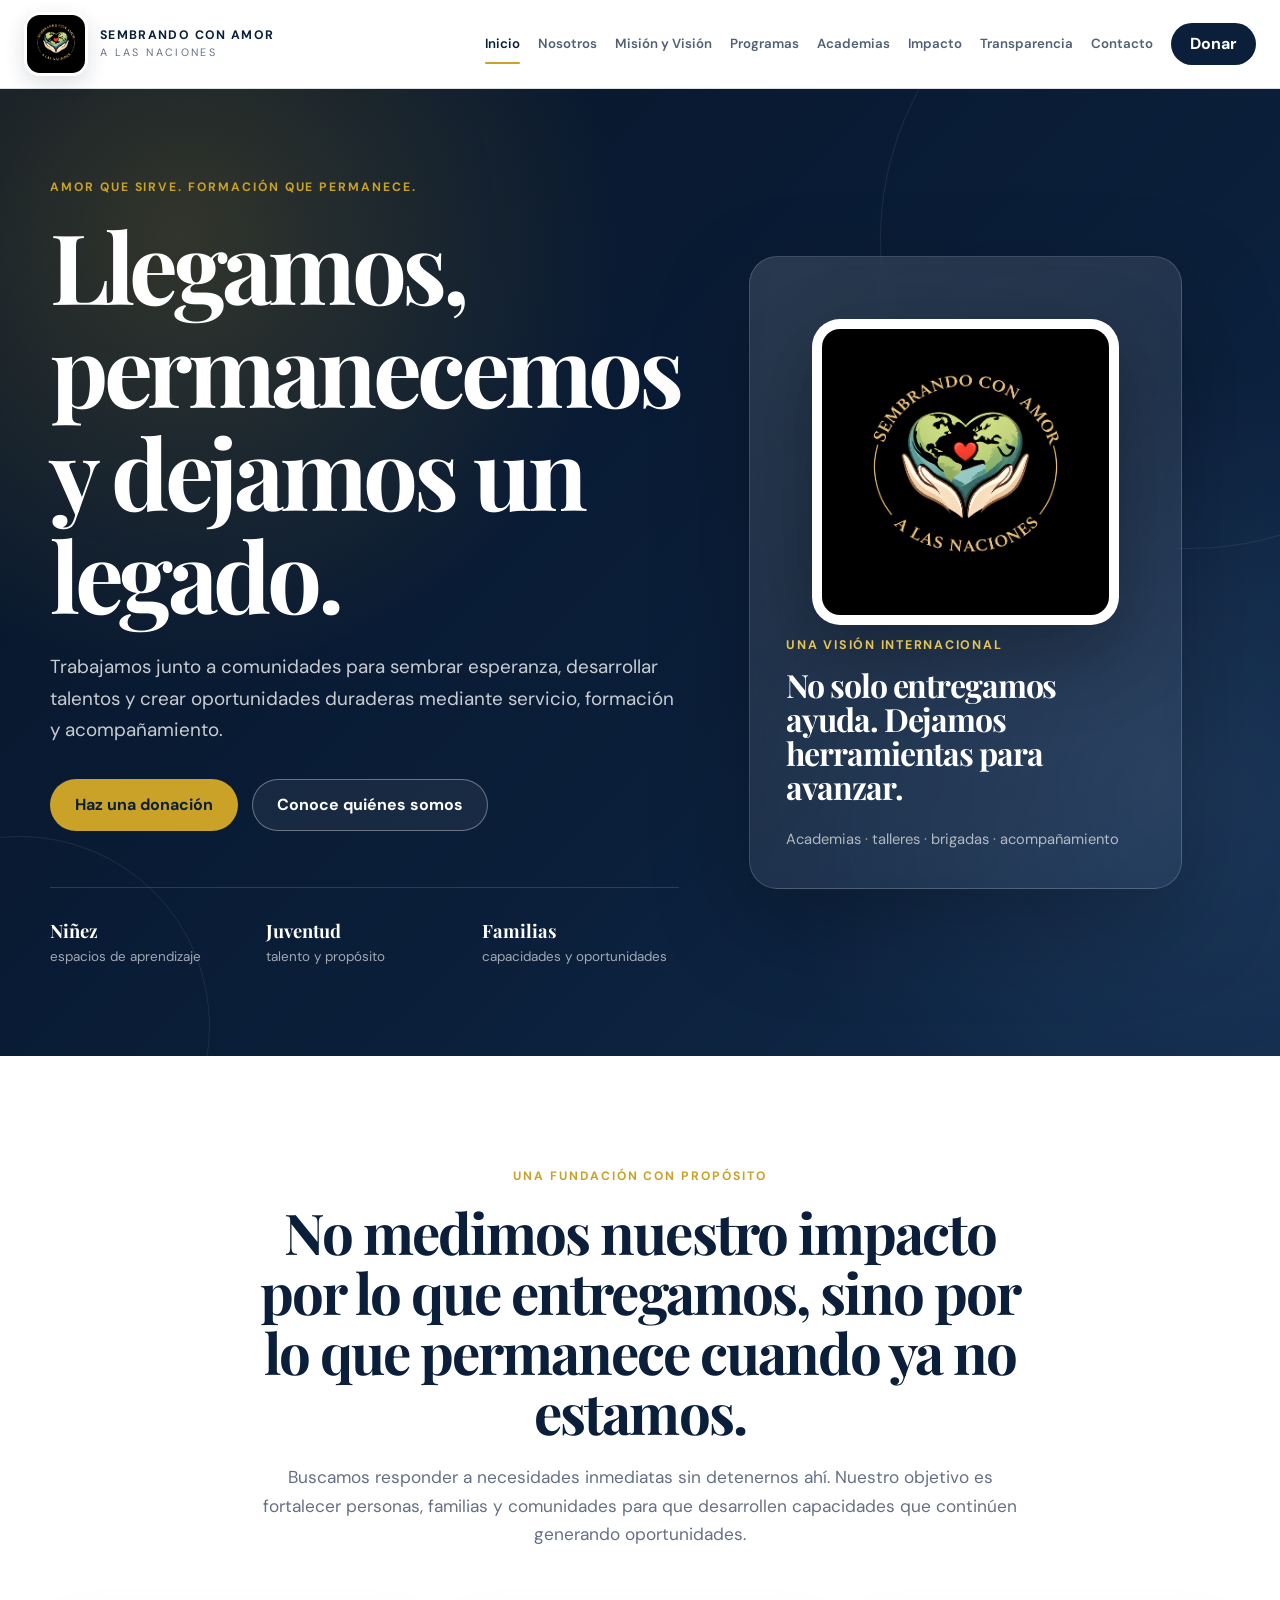
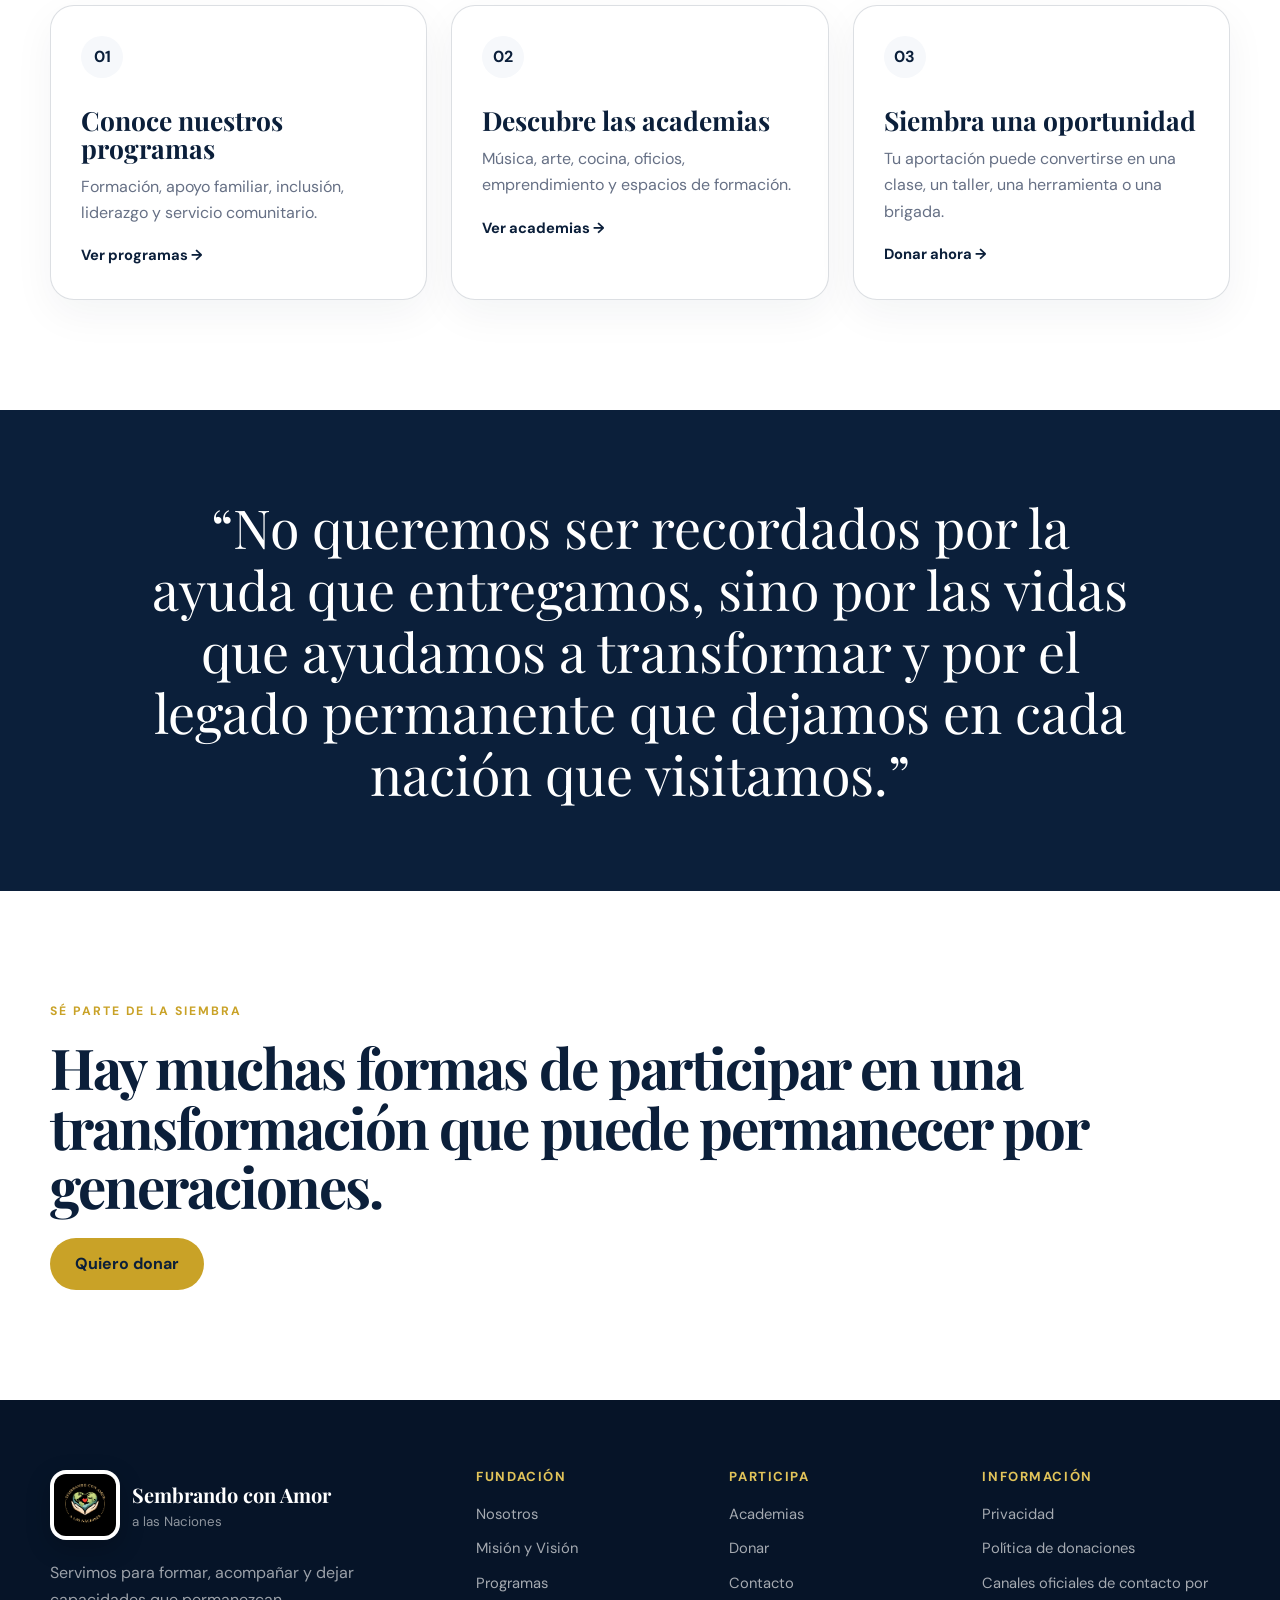
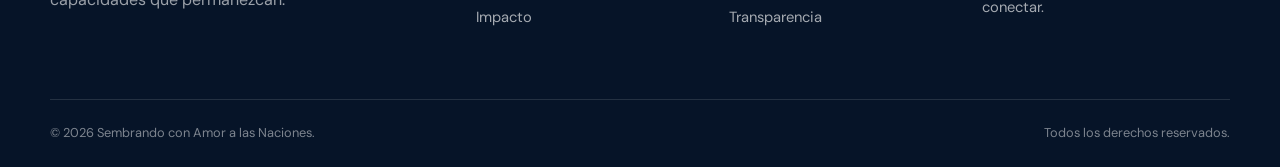
==== commit ba81565f: "Use official black logo PNG" ====
--- a/index.html
+++ b/index.html
@@ -10,12 +10,12 @@
   <link rel="preconnect" href="https://fonts.gstatic.com" crossorigin>
   <link href="https://fonts.googleapis.com/css2?family=DM+Sans:wght@400;500;600;700&family=Playfair+Display:wght@600;700&display=swap" rel="stylesheet">
   <link rel="stylesheet" href="styles.css" />
-  <link rel="icon" type="image/jpeg" href="assets/logo-sembrando-con-amor.jpg" />
+  <link rel="icon" type="image/png" href="assets/logo-sembrando-con-amor.png" />
 </head>
 <body class="home">
 <header class="site-header">
   <a class="brand" href="index.html" aria-label="Sembrando con Amor a las Naciones - Inicio">
-    <img class="brand-logo-image" src="assets/logo-sembrando-con-amor.jpg" alt="Logo Sembrando con Amor a las Naciones" />
+    <img class="brand-logo-image" src="assets/logo-sembrando-con-amor.png" alt="Logo Sembrando con Amor a las Naciones" />
     <span class="brand-copy"><strong>SEMBRANDO CON AMOR</strong><small>A LAS NACIONES</small></span>
   </a>
   <button class="nav-toggle" id="navToggle" aria-label="Abrir menú" aria-expanded="false"><span></span><span></span><span></span></button>
@@ -32,7 +32,7 @@
       <div class="hero-actions"><a class="btn btn-accent" href="donar.html">Haz una donación</a><a class="btn btn-ghost" href="nosotros.html">Conoce quiénes somos</a></div>
       <div class="trust-row"><div><strong>Niñez</strong><span>espacios de aprendizaje</span></div><div><strong>Juventud</strong><span>talento y propósito</span></div><div><strong>Familias</strong><span>capacidades y oportunidades</span></div></div>
     </div>
-    <div class="hero-card reveal"><div class="hero-logo-wrap"><img src="assets/logo-sembrando-con-amor.jpg" alt="Sembrando con Amor a las Naciones" class="hero-logo-image" /></div><div class="hero-card-copy"><p>Una visión internacional</p><h2>No solo entregamos ayuda. Dejamos herramientas para avanzar.</h2><span>Academias · talleres · brigadas · acompañamiento</span></div></div>
+    <div class="hero-card reveal"><div class="hero-logo-wrap"><img src="assets/logo-sembrando-con-amor.png" alt="Sembrando con Amor a las Naciones" class="hero-logo-image" /></div><div class="hero-card-copy"><p>Una visión internacional</p><h2>No solo entregamos ayuda. Dejamos herramientas para avanzar.</h2><span>Academias · talleres · brigadas · acompañamiento</span></div></div>
   </div>
 </section>
 <section class="section intro-section"><div class="container"><div class="section-heading centered reveal"><p class="eyebrow">Una fundación con propósito</p><h2>No medimos nuestro impacto por lo que entregamos, sino por lo que permanece cuando ya no estamos.</h2><p>Buscamos responder a necesidades inmediatas sin detenernos ahí. Nuestro objetivo es fortalecer personas, familias y comunidades para que desarrollen capacidades que continúen generando oportunidades.</p></div><div class="home-path cards three"><a class="path-card reveal" href="programas.html"><span>01</span><h3>Conoce nuestros programas</h3><p>Formación, apoyo familiar, inclusión, liderazgo y servicio comunitario.</p><b>Ver programas →</b></a><a class="path-card reveal" href="academias.html"><span>02</span><h3>Descubre las academias</h3><p>Música, arte, cocina, oficios, emprendimiento y espacios de formación.</p><b>Ver academias →</b></a><a class="path-card reveal" href="donar.html"><span>03</span><h3>Siembra una oportunidad</h3><p>Tu aportación puede convertirse en una clase, un taller, una herramienta o una brigada.</p><b>Donar ahora →</b></a></div></div></section>
@@ -41,7 +41,7 @@
 </main>
 <footer class="site-footer">
   <div class="container footer-grid">
-    <div class="footer-brand"><div class="footer-logo"><img class="footer-logo-image" src="assets/logo-sembrando-con-amor.jpg" alt="Logo Sembrando con Amor a las Naciones" /><div><strong>Sembrando con Amor</strong><small>a las Naciones</small></div></div><p>Servimos para formar, acompañar y dejar capacidades que permanezcan.</p></div>
+    <div class="footer-brand"><div class="footer-logo"><img class="footer-logo-image" src="assets/logo-sembrando-con-amor.png" alt="Logo Sembrando con Amor a las Naciones" /><div><strong>Sembrando con Amor</strong><small>a las Naciones</small></div></div><p>Servimos para formar, acompañar y dejar capacidades que permanezcan.</p></div>
     <div><h3>Fundación</h3><a href="nosotros.html">Nosotros</a><a href="mision-vision.html">Misión y Visión</a><a href="programas.html">Programas</a><a href="impacto.html">Impacto</a></div>
     <div><h3>Participa</h3><a href="academias.html">Academias</a><a href="donar.html">Donar</a><a href="contacto.html">Contacto</a><a href="transparencia.html">Transparencia</a></div>
     <div><h3>Información</h3><a href="privacidad.html">Privacidad</a><a href="politica-donaciones.html">Política de donaciones</a><span class="footer-note">Canales oficiales de contacto por conectar.</span></div>
--- a/styles.css
+++ b/styles.css
@@ -17,10 +17,10 @@
 
 
 /* Official foundation logo */
-.brand-logo-image{width:58px;height:58px;object-fit:cover;border-radius:50%;flex:0 0 58px;box-shadow:0 5px 18px rgba(11,31,58,.14)}
-.footer-logo-image{width:62px;height:62px;object-fit:cover;border-radius:50%;flex:0 0 62px;box-shadow:0 7px 22px rgba(0,0,0,.22)}
+.brand-logo-image{width:64px;height:64px;object-fit:contain;border-radius:16px;flex:0 0 64px;background:#fff;padding:3px;box-shadow:0 7px 20px rgba(11,31,58,.14)}
+.footer-logo-image{width:70px;height:70px;object-fit:contain;border-radius:16px;flex:0 0 70px;background:#fff;padding:4px;box-shadow:0 8px 24px rgba(0,0,0,.22)}
 .hero-logo-wrap{display:grid;place-items:center;padding:26px 26px 10px}
-.hero-logo-image{width:min(100%,430px);aspect-ratio:1/1;object-fit:cover;border-radius:28px;box-shadow:0 28px 80px rgba(0,0,0,.32)}
-@media(max-width:720px){.brand-logo-image{width:48px;height:48px;flex-basis:48px}.footer-logo-image{width:54px;height:54px;flex-basis:54px}.hero-logo-wrap{padding:18px 18px 6px}.hero-logo-image{border-radius:22px}}
+.hero-logo-image{width:min(100%,460px);aspect-ratio:1/1;object-fit:contain;border-radius:28px;background:#fff;padding:10px;box-shadow:0 28px 80px rgba(0,0,0,.32)}
+@media(max-width:720px){.brand-logo-image{width:52px;height:52px;flex-basis:52px}.footer-logo-image{width:58px;height:58px;flex-basis:58px}.hero-logo-wrap{padding:18px 18px 6px}.hero-logo-image{border-radius:22px;padding:7px}}
 
-.success-logo{width:150px;height:150px;object-fit:cover;border-radius:50%;margin:0 auto 24px;box-shadow:0 20px 50px rgba(0,0,0,.28)}
+.success-logo{width:160px;height:160px;object-fit:contain;border-radius:22px;background:#fff;padding:8px;margin:0 auto 24px;box-shadow:0 20px 50px rgba(0,0,0,.28)}
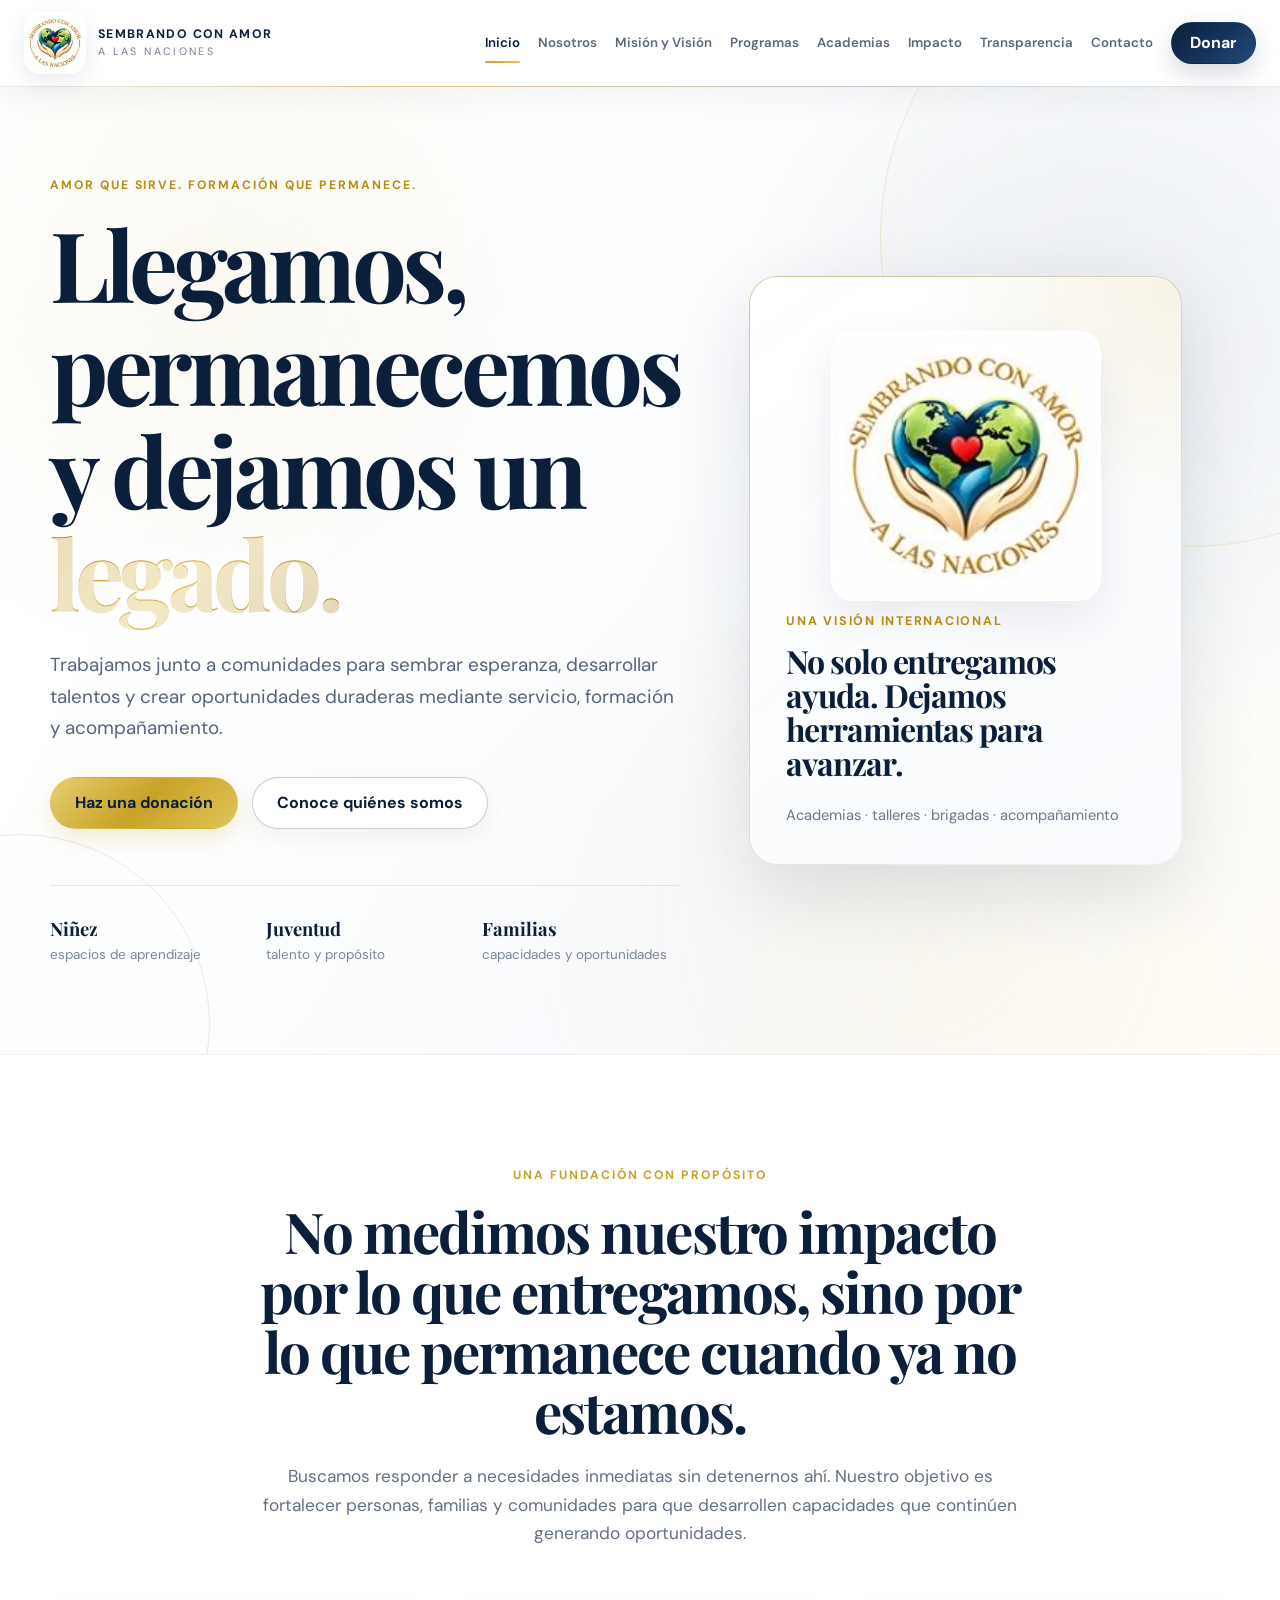
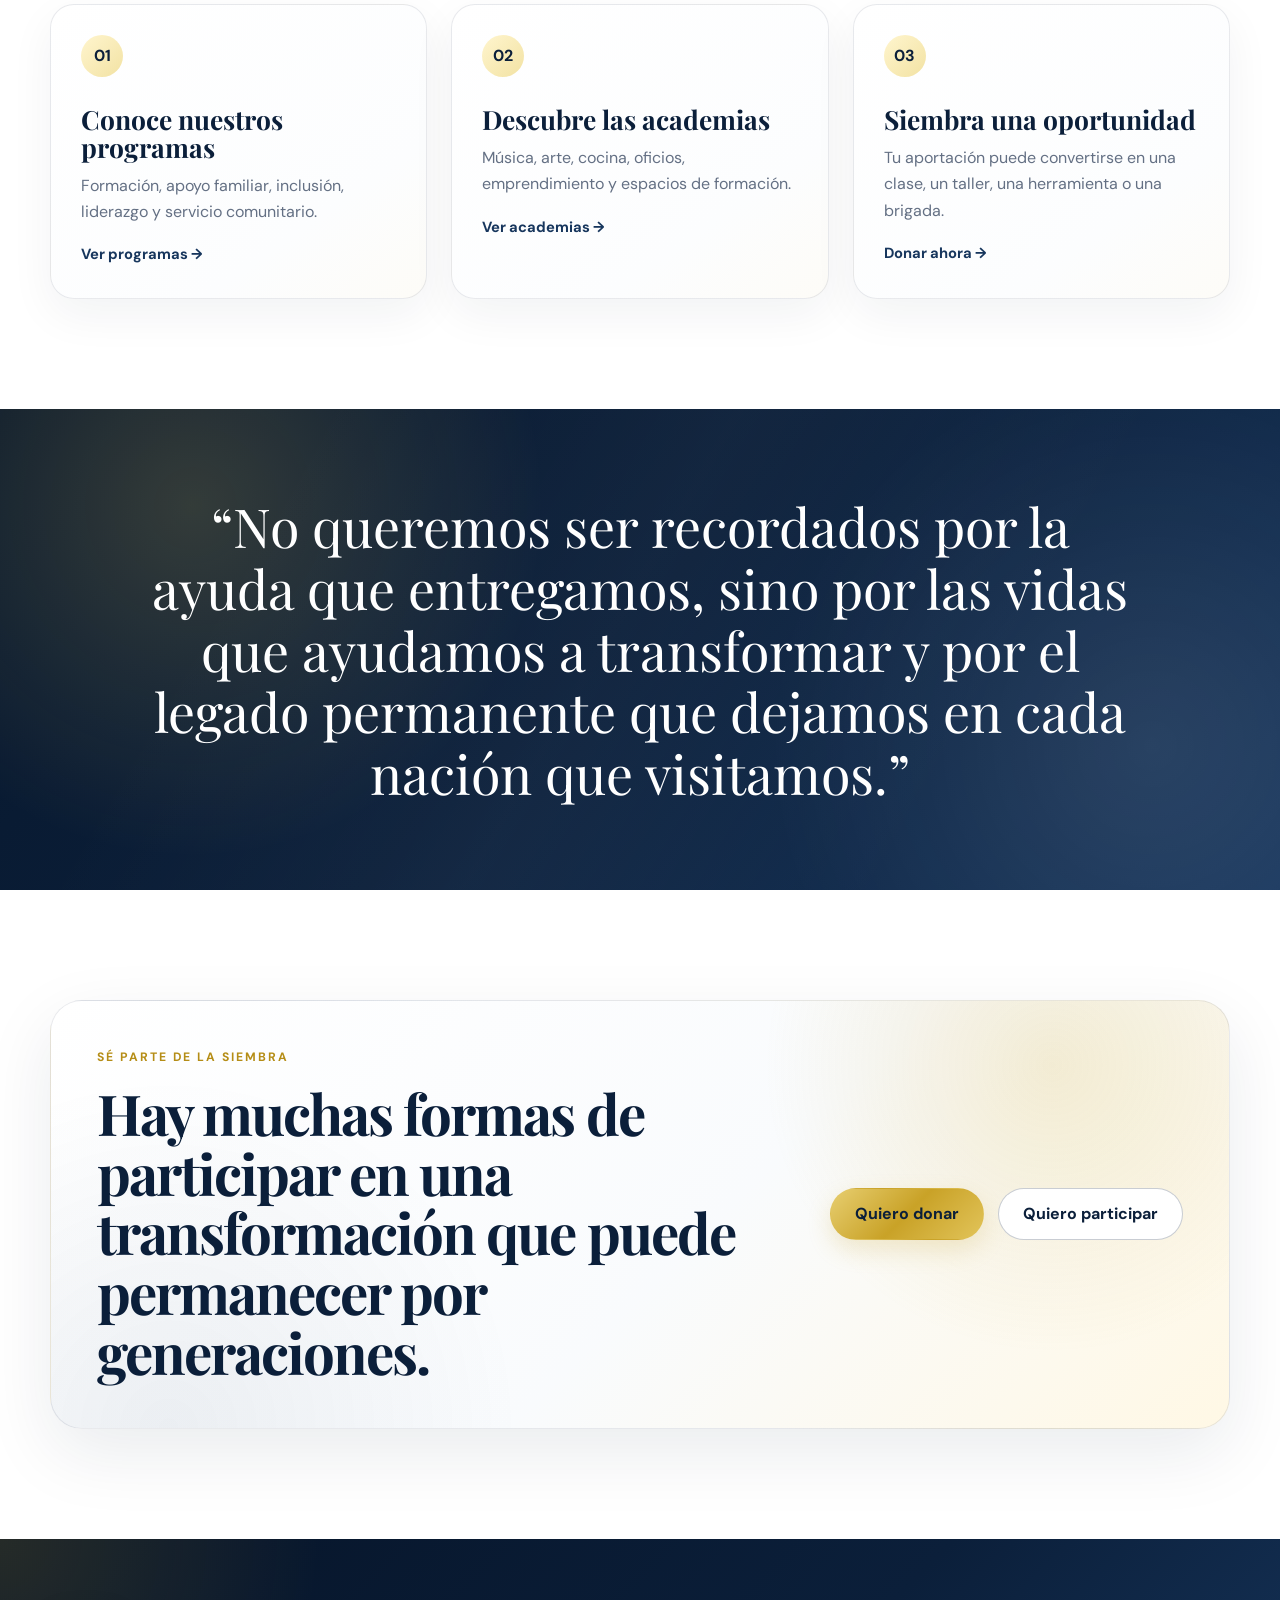
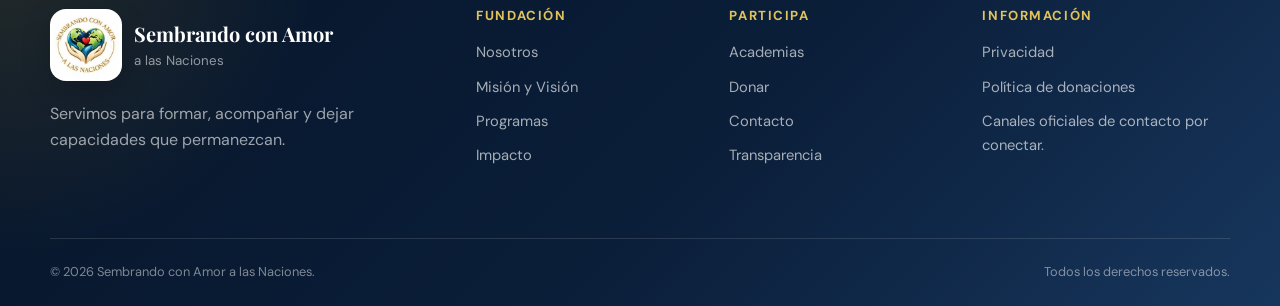
==== commit b03df269: "Use white logo and refined white-first homepage styling" ====
--- a/index.html
+++ b/index.html
@@ -3,19 +3,19 @@
 <head>
   <meta charset="utf-8" />
   <meta name="viewport" content="width=device-width,initial-scale=1" />
-  <meta name="theme-color" content="#153a32" />
+  <meta name="theme-color" content="#FFFFFF" />
   <meta name="description" content="Fundación dedicada a servir, formar y acompañar comunidades para dejar un legado sostenible." />
   <title>Inicio | Sembrando con Amor a las Naciones</title>
   <link rel="preconnect" href="https://fonts.googleapis.com">
   <link rel="preconnect" href="https://fonts.gstatic.com" crossorigin>
   <link href="https://fonts.googleapis.com/css2?family=DM+Sans:wght@400;500;600;700&family=Playfair+Display:wght@600;700&display=swap" rel="stylesheet">
   <link rel="stylesheet" href="styles.css" />
-  <link rel="icon" type="image/png" href="assets/logo-sembrando-con-amor.png" />
+  <link rel="icon" type="image/jpeg" href="assets/logo-sembrando-white.jpg" />
 </head>
 <body class="home">
 <header class="site-header">
   <a class="brand" href="index.html" aria-label="Sembrando con Amor a las Naciones - Inicio">
-    <img class="brand-logo-image" src="assets/logo-sembrando-con-amor.png" alt="Logo Sembrando con Amor a las Naciones" />
+    <img class="brand-logo-image" src="assets/logo-sembrando-white.jpg" alt="Logo Sembrando con Amor a las Naciones" />
     <span class="brand-copy"><strong>SEMBRANDO CON AMOR</strong><small>A LAS NACIONES</small></span>
   </a>
   <button class="nav-toggle" id="navToggle" aria-label="Abrir menú" aria-expanded="false"><span></span><span></span><span></span></button>
@@ -27,12 +27,12 @@
   <div class="container hero-grid">
     <div class="hero-copy reveal">
       <p class="eyebrow">Amor que sirve. Formación que permanece.</p>
-      <h1>Llegamos, permanecemos y dejamos un legado.</h1>
+      <h1>Llegamos, permanecemos y dejamos un <span class="gold-word">legado.</span></h1>
       <p class="hero-text">Trabajamos junto a comunidades para sembrar esperanza, desarrollar talentos y crear oportunidades duraderas mediante servicio, formación y acompañamiento.</p>
       <div class="hero-actions"><a class="btn btn-accent" href="donar.html">Haz una donación</a><a class="btn btn-ghost" href="nosotros.html">Conoce quiénes somos</a></div>
       <div class="trust-row"><div><strong>Niñez</strong><span>espacios de aprendizaje</span></div><div><strong>Juventud</strong><span>talento y propósito</span></div><div><strong>Familias</strong><span>capacidades y oportunidades</span></div></div>
     </div>
-    <div class="hero-card reveal"><div class="hero-logo-wrap"><img src="assets/logo-sembrando-con-amor.png" alt="Sembrando con Amor a las Naciones" class="hero-logo-image" /></div><div class="hero-card-copy"><p>Una visión internacional</p><h2>No solo entregamos ayuda. Dejamos herramientas para avanzar.</h2><span>Academias · talleres · brigadas · acompañamiento</span></div></div>
+    <div class="hero-card reveal"><div class="hero-logo-wrap"><img src="assets/logo-sembrando-white.jpg" alt="Sembrando con Amor a las Naciones" class="hero-logo-image" /></div><div class="hero-card-copy"><p>Una visión internacional</p><h2>No solo entregamos ayuda. Dejamos herramientas para avanzar.</h2><span>Academias · talleres · brigadas · acompañamiento</span></div></div>
   </div>
 </section>
 <section class="section intro-section"><div class="container"><div class="section-heading centered reveal"><p class="eyebrow">Una fundación con propósito</p><h2>No medimos nuestro impacto por lo que entregamos, sino por lo que permanece cuando ya no estamos.</h2><p>Buscamos responder a necesidades inmediatas sin detenernos ahí. Nuestro objetivo es fortalecer personas, familias y comunidades para que desarrollen capacidades que continúen generando oportunidades.</p></div><div class="home-path cards three"><a class="path-card reveal" href="programas.html"><span>01</span><h3>Conoce nuestros programas</h3><p>Formación, apoyo familiar, inclusión, liderazgo y servicio comunitario.</p><b>Ver programas →</b></a><a class="path-card reveal" href="academias.html"><span>02</span><h3>Descubre las academias</h3><p>Música, arte, cocina, oficios, emprendimiento y espacios de formación.</p><b>Ver academias →</b></a><a class="path-card reveal" href="donar.html"><span>03</span><h3>Siembra una oportunidad</h3><p>Tu aportación puede convertirse en una clase, un taller, una herramienta o una brigada.</p><b>Donar ahora →</b></a></div></div></section>
@@ -41,7 +41,7 @@
 </main>
 <footer class="site-footer">
   <div class="container footer-grid">
-    <div class="footer-brand"><div class="footer-logo"><img class="footer-logo-image" src="assets/logo-sembrando-con-amor.png" alt="Logo Sembrando con Amor a las Naciones" /><div><strong>Sembrando con Amor</strong><small>a las Naciones</small></div></div><p>Servimos para formar, acompañar y dejar capacidades que permanezcan.</p></div>
+    <div class="footer-brand"><div class="footer-logo"><img class="footer-logo-image" src="assets/logo-sembrando-white.jpg" alt="Logo Sembrando con Amor a las Naciones" /><div><strong>Sembrando con Amor</strong><small>a las Naciones</small></div></div><p>Servimos para formar, acompañar y dejar capacidades que permanezcan.</p></div>
     <div><h3>Fundación</h3><a href="nosotros.html">Nosotros</a><a href="mision-vision.html">Misión y Visión</a><a href="programas.html">Programas</a><a href="impacto.html">Impacto</a></div>
     <div><h3>Participa</h3><a href="academias.html">Academias</a><a href="donar.html">Donar</a><a href="contacto.html">Contacto</a><a href="transparencia.html">Transparencia</a></div>
     <div><h3>Información</h3><a href="privacidad.html">Privacidad</a><a href="politica-donaciones.html">Política de donaciones</a><span class="footer-note">Canales oficiales de contacto por conectar.</span></div>
--- a/styles.css
+++ b/styles.css
@@ -24,3 +24,315 @@
 @media(max-width:720px){.brand-logo-image{width:52px;height:52px;flex-basis:52px}.footer-logo-image{width:58px;height:58px;flex-basis:58px}.hero-logo-wrap{padding:18px 18px 6px}.hero-logo-image{border-radius:22px;padding:7px}}
 
 .success-logo{width:160px;height:160px;object-fit:contain;border-radius:22px;background:#fff;padding:8px;margin:0 auto 24px;box-shadow:0 20px 50px rgba(0,0,0,.28)}
+
+/* WHITE PRIMARY ELEGANT THEME */
+:root{
+  --green:#0B1F3A;
+  --green-2:#17365D;
+  --green-3:#061428;
+  --sage:#EEF3F9;
+  --cream:#FBFAF6;
+  --paper:#FFFFFF;
+  --ink:#0B1F3A;
+  --muted:#647084;
+  --gold:#C9A227;
+  --gold-2:#E1C35A;
+  --line:rgba(11,31,58,.11);
+  --white:#FFFFFF;
+  --shadow:0 24px 70px rgba(11,31,58,.10);
+}
+html,body{background:#fff}
+body{
+  color:var(--ink);
+  background:
+    radial-gradient(circle at 8% 0%,rgba(201,162,39,.045),transparent 22rem),
+    radial-gradient(circle at 92% 16%,rgba(11,31,58,.035),transparent 28rem),
+    #fff;
+}
+.site-header{
+  background:rgba(255,255,255,.96);
+  border-bottom:1px solid rgba(11,31,58,.08);
+  box-shadow:0 10px 32px rgba(11,31,58,.055);
+}
+.site-header:after{
+  content:"";
+  position:absolute;
+  left:0;right:0;bottom:-1px;height:1px;
+  background:linear-gradient(90deg,transparent,rgba(201,162,39,.55),rgba(11,31,58,.18),transparent);
+}
+.brand-logo-image{
+  width:62px;height:62px;flex:0 0 62px;
+  object-fit:contain;
+  border-radius:16px;
+  background:#fff;
+  padding:2px;
+  box-shadow:0 8px 24px rgba(11,31,58,.09);
+}
+.brand strong{color:#0B1F3A}
+.brand small{color:#758196}
+.nav-link{color:#5C687B}
+.nav-link:hover,.nav-link.active{color:#0B1F3A}
+.nav-link.active:after{background:linear-gradient(90deg,#C9A227,#E1C35A)}
+.btn-primary{
+  color:#fff;
+  background:linear-gradient(135deg,#0B1F3A 0%,#17365D 58%,#214A7C 100%);
+  box-shadow:0 10px 24px rgba(11,31,58,.16);
+}
+.btn-primary:hover{background:linear-gradient(135deg,#10284A,#1A3D69)}
+.btn-accent{
+  color:#0B1F3A;
+  background:linear-gradient(135deg,#E7CE70 0%,#C9A227 50%,#E2C45A 100%);
+  box-shadow:0 10px 24px rgba(201,162,39,.20);
+}
+.btn-accent:hover{background:linear-gradient(135deg,#EEDB94,#D4AE35,#E9D57E)}
+.btn-ghost{
+  color:#0B1F3A;
+  background:rgba(255,255,255,.86);
+  border-color:rgba(11,31,58,.22);
+  box-shadow:0 8px 22px rgba(11,31,58,.06);
+}
+.btn-ghost:hover{background:#fff;border-color:rgba(201,162,39,.55)}
+.hero{
+  color:#0B1F3A;
+  background:#fff;
+}
+.home-hero{
+  position:relative;
+  isolation:isolate;
+  border-bottom:1px solid rgba(11,31,58,.07);
+}
+.hero-bg{
+  background:
+    radial-gradient(circle at 15% 20%,rgba(201,162,39,.13),transparent 28%),
+    radial-gradient(circle at 86% 28%,rgba(23,54,93,.10),transparent 30%),
+    radial-gradient(circle at 72% 86%,rgba(201,162,39,.08),transparent 32%),
+    linear-gradient(135deg,#FFFFFF 0%,#FCFDFE 42%,#F7F9FC 72%,#FFF9EA 100%);
+}
+.hero-bg:after{
+  content:"";
+  position:absolute;inset:0;
+  background:linear-gradient(115deg,rgba(255,255,255,.72),rgba(255,255,255,.12) 55%,rgba(255,255,255,.58));
+  pointer-events:none;
+}
+.hero-orbit{border-color:rgba(201,162,39,.18)}
+.orbit-a{box-shadow:inset 0 0 70px rgba(201,162,39,.025)}
+.orbit-b{border-color:rgba(11,31,58,.09)}
+.hero-copy{color:#0B1F3A}
+.hero-copy .eyebrow{color:#B58D16}
+.hero-copy h1{
+  color:#0B1F3A;
+  text-shadow:0 1px 0 rgba(255,255,255,.7);
+}
+.gold-word{
+  color:#B88E17;
+  background:linear-gradient(135deg,#B48711 0%,#D5B341 48%,#9D7410 100%);
+  -webkit-background-clip:text;
+  background-clip:text;
+  -webkit-text-fill-color:transparent;
+}
+.hero-text{color:#56647A}
+.trust-row{border-top-color:rgba(11,31,58,.10)}
+.trust-row strong{color:#0B1F3A}
+.trust-row span{color:#7B8697}
+.hero-card{
+  background:
+    radial-gradient(circle at 100% 0%,rgba(201,162,39,.12),transparent 35%),
+    linear-gradient(145deg,rgba(255,255,255,.98),rgba(248,250,253,.96));
+  border:1px solid rgba(11,31,58,.10);
+  box-shadow:
+    0 28px 80px rgba(11,31,58,.12),
+    0 1px 0 rgba(255,255,255,.8) inset;
+  backdrop-filter:blur(12px);
+}
+.hero-card:before{
+  content:"";
+  position:absolute;
+  inset:-1px;
+  border-radius:inherit;
+  padding:1px;
+  background:linear-gradient(145deg,rgba(201,162,39,.42),rgba(11,31,58,.08),rgba(255,255,255,.65));
+  -webkit-mask:linear-gradient(#000 0 0) content-box,linear-gradient(#000 0 0);
+  -webkit-mask-composite:xor;
+  mask-composite:exclude;
+  pointer-events:none;
+}
+.hero-logo-wrap{padding:18px 18px 10px}
+.hero-logo-image{
+  width:min(100%,270px);
+  height:auto;
+  aspect-ratio:1/1;
+  object-fit:contain;
+  border-radius:22px;
+  background:#fff;
+  padding:4px;
+  box-shadow:0 18px 45px rgba(11,31,58,.08);
+}
+.hero-card-copy p{color:#B58D16}
+.hero-card-copy h2{color:#0B1F3A}
+.hero-card-copy span{color:#6D7889}
+.page-hero{
+  background:
+    radial-gradient(circle at 90% 15%,rgba(201,162,39,.11),transparent 24rem),
+    radial-gradient(circle at 10% 70%,rgba(23,54,93,.06),transparent 28rem),
+    linear-gradient(180deg,#FFFFFF 0%,#FAFBFD 100%);
+  color:#0B1F3A;
+}
+.page-hero-dark{
+  color:#0B1F3A;
+  background:
+    radial-gradient(circle at 80% 0%,rgba(201,162,39,.13),transparent 24rem),
+    linear-gradient(135deg,#FFFFFF,#F5F8FC);
+}
+.page-hero-dark p:last-child{color:#647084}
+.donation-hero{
+  background:
+    radial-gradient(circle at 88% 20%,rgba(201,162,39,.16),transparent 23rem),
+    linear-gradient(130deg,#FFFFFF 0%,#F8FAFD 62%,#FFF9E9 100%);
+}
+.section-soft{
+  background:
+    radial-gradient(circle at 12% 20%,rgba(201,162,39,.055),transparent 20rem),
+    linear-gradient(180deg,#FBFCFE,#FFFFFF);
+}
+.info-card,.trans-card,.path-card,.academy-card{
+  background:
+    linear-gradient(145deg,#FFFFFF 0%,#FCFDFE 72%,#FFF9EA 155%);
+  border-color:rgba(11,31,58,.09);
+  box-shadow:0 16px 45px rgba(11,31,58,.055);
+}
+.info-card:hover,.trans-card:hover,.academy-card:hover,.path-card:hover{
+  box-shadow:0 24px 58px rgba(11,31,58,.095);
+  border-color:rgba(201,162,39,.27);
+}
+.path-card span{
+  color:#0B1F3A;
+  background:linear-gradient(135deg,#FFF5CE,#F2E2A3);
+}
+.path-card b,.program-row>a{color:#17365D}
+.quote-band{
+  position:relative;
+  overflow:hidden;
+  background:
+    radial-gradient(circle at 15% 20%,rgba(225,195,90,.20),transparent 22rem),
+    radial-gradient(circle at 90% 70%,rgba(255,255,255,.09),transparent 24rem),
+    linear-gradient(135deg,#07172C 0%,#0B1F3A 48%,#17365D 100%);
+}
+.quote-band:after{
+  content:"";
+  position:absolute;inset:0;
+  background:linear-gradient(120deg,transparent 20%,rgba(255,255,255,.035),transparent 75%);
+}
+.quote-band .container{position:relative;z-index:1}
+.feature-band{
+  background:
+    radial-gradient(circle at 100% 0%,rgba(201,162,39,.12),transparent 18rem),
+    linear-gradient(135deg,#FFFFFF,#F6F9FC 60%,#FFF8E4);
+  border:1px solid rgba(11,31,58,.08);
+  box-shadow:0 20px 55px rgba(11,31,58,.06);
+}
+.statement-card{
+  background:linear-gradient(145deg,#FFFFFF,#F8FAFD);
+  border:1px solid rgba(11,31,58,.09);
+  box-shadow:0 18px 48px rgba(11,31,58,.055);
+}
+.statement-card.dark{
+  color:#fff;
+  background:
+    radial-gradient(circle at 100% 0%,rgba(201,162,39,.20),transparent 18rem),
+    linear-gradient(145deg,#0B1F3A,#17365D);
+}
+.values-grid{background:rgba(11,31,58,.08);border-color:rgba(11,31,58,.08)}
+.value{background:linear-gradient(180deg,#fff,#FCFDFE)}
+.impact{
+  background:
+    radial-gradient(circle at 8% 15%,rgba(201,162,39,.18),transparent 21rem),
+    linear-gradient(135deg,#07172C,#0B1F3A 56%,#17365D);
+}
+.document-list{background:rgba(11,31,58,.08);border-color:rgba(11,31,58,.08)}
+.document-list div{background:#fff}
+.legal-note{
+  border-color:rgba(201,162,39,.33);
+  background:linear-gradient(135deg,#FFFDF7,#FFF7DD);
+}
+.contact-card{
+  background:
+    radial-gradient(circle at 100% 0%,rgba(201,162,39,.12),transparent 16rem),
+    linear-gradient(145deg,#FFFFFF,#F7F9FC);
+  border:1px solid rgba(11,31,58,.08);
+  box-shadow:0 18px 48px rgba(11,31,58,.055);
+}
+.donation-section{background:#fff}
+.donation-form{
+  background:
+    radial-gradient(circle at 100% 0%,rgba(201,162,39,.08),transparent 18rem),
+    #fff;
+  border-color:rgba(11,31,58,.10);
+}
+.segmented{background:#F2F5F9}
+.frequency-btn.active{color:#0B1F3A}
+.amount-btn{color:#0B1F3A}
+.amount-btn.active{
+  color:#fff;
+  border-color:#0B1F3A;
+  background:linear-gradient(135deg,#0B1F3A,#17365D);
+}
+.secure-box{background:linear-gradient(135deg,#F7F9FC,#FFF9E9)}
+.cta-card{
+  display:grid;
+  grid-template-columns:1.25fr .75fr;
+  gap:36px;
+  align-items:center;
+  padding:46px;
+  border-radius:32px;
+  color:#0B1F3A;
+  background:
+    radial-gradient(circle at 85% 15%,rgba(201,162,39,.17),transparent 18rem),
+    radial-gradient(circle at 10% 100%,rgba(23,54,93,.07),transparent 22rem),
+    linear-gradient(135deg,#FFFFFF 0%,#F9FBFD 55%,#FFF8E5 100%);
+  border:1px solid rgba(11,31,58,.09);
+  box-shadow:0 24px 70px rgba(11,31,58,.085);
+}
+.cta-card h2{color:#0B1F3A;margin-bottom:0}
+.cta-card .eyebrow{color:#B58D16}
+.cta-actions{display:flex;justify-content:flex-end;gap:14px;flex-wrap:wrap}
+.cta-card .btn-outline-light{
+  color:#0B1F3A;
+  border-color:rgba(11,31,58,.22);
+  background:#fff;
+}
+.site-footer{
+  background:
+    radial-gradient(circle at 0% 0%,rgba(201,162,39,.16),transparent 20rem),
+    linear-gradient(135deg,#061428,#0B1F3A 58%,#17365D);
+}
+.footer-logo-image{
+  width:72px;height:72px;flex:0 0 72px;
+  object-fit:contain;
+  border-radius:16px;
+  background:#fff;
+  padding:3px;
+  box-shadow:0 10px 30px rgba(0,0,0,.18);
+}
+.success-shell{
+  background:
+    radial-gradient(circle at 15% 15%,rgba(201,162,39,.16),transparent 24rem),
+    linear-gradient(135deg,#07172C,#0B1F3A 55%,#17365D);
+}
+.success-logo{
+  width:170px;height:170px;
+  object-fit:contain;
+  border-radius:24px;
+  background:#fff;
+  padding:4px;
+  box-shadow:0 18px 48px rgba(0,0,0,.22);
+}
+@media(max-width:1020px){
+  .cta-card{grid-template-columns:1fr}
+  .cta-actions{justify-content:flex-start}
+}
+@media(max-width:720px){
+  .brand-logo-image{width:50px;height:50px;flex-basis:50px}
+  .footer-logo-image{width:60px;height:60px;flex-basis:60px}
+  .hero-logo-image{width:min(100%,220px)}
+  .cta-card{padding:28px}
+}
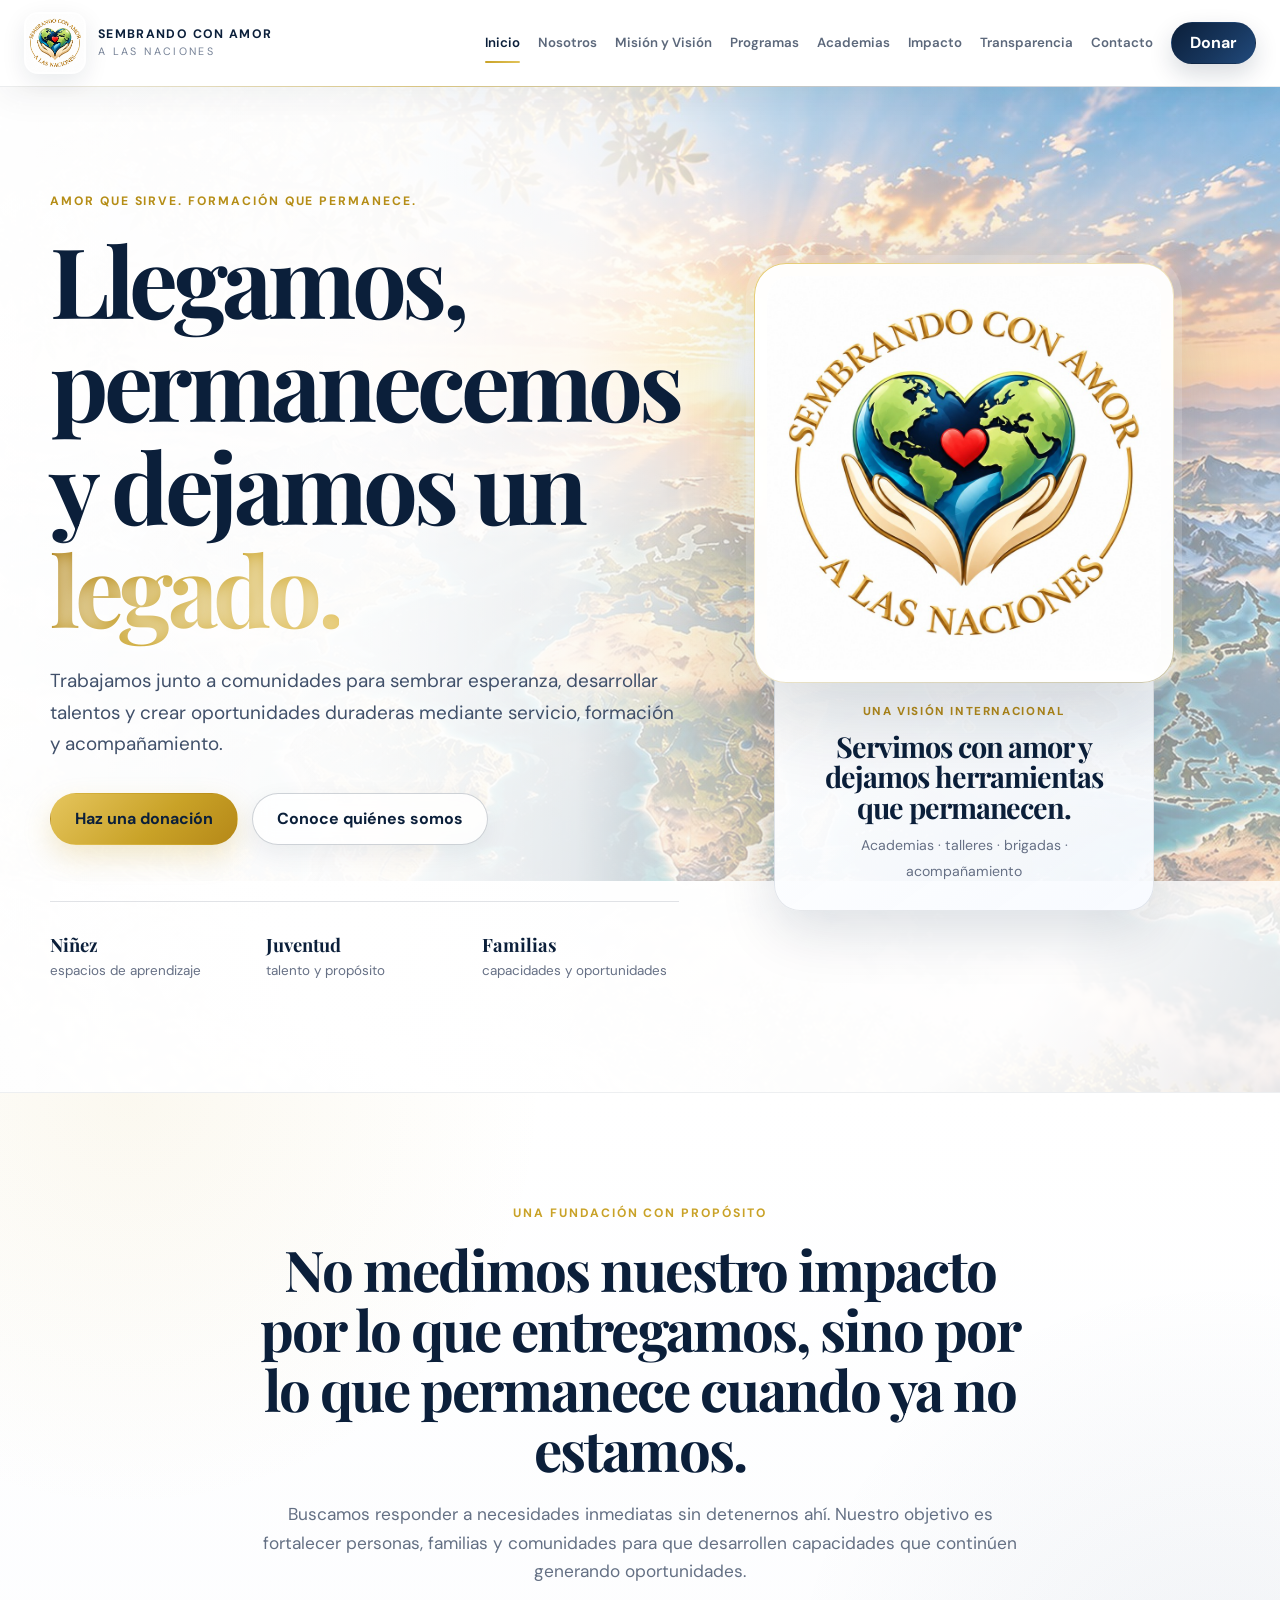
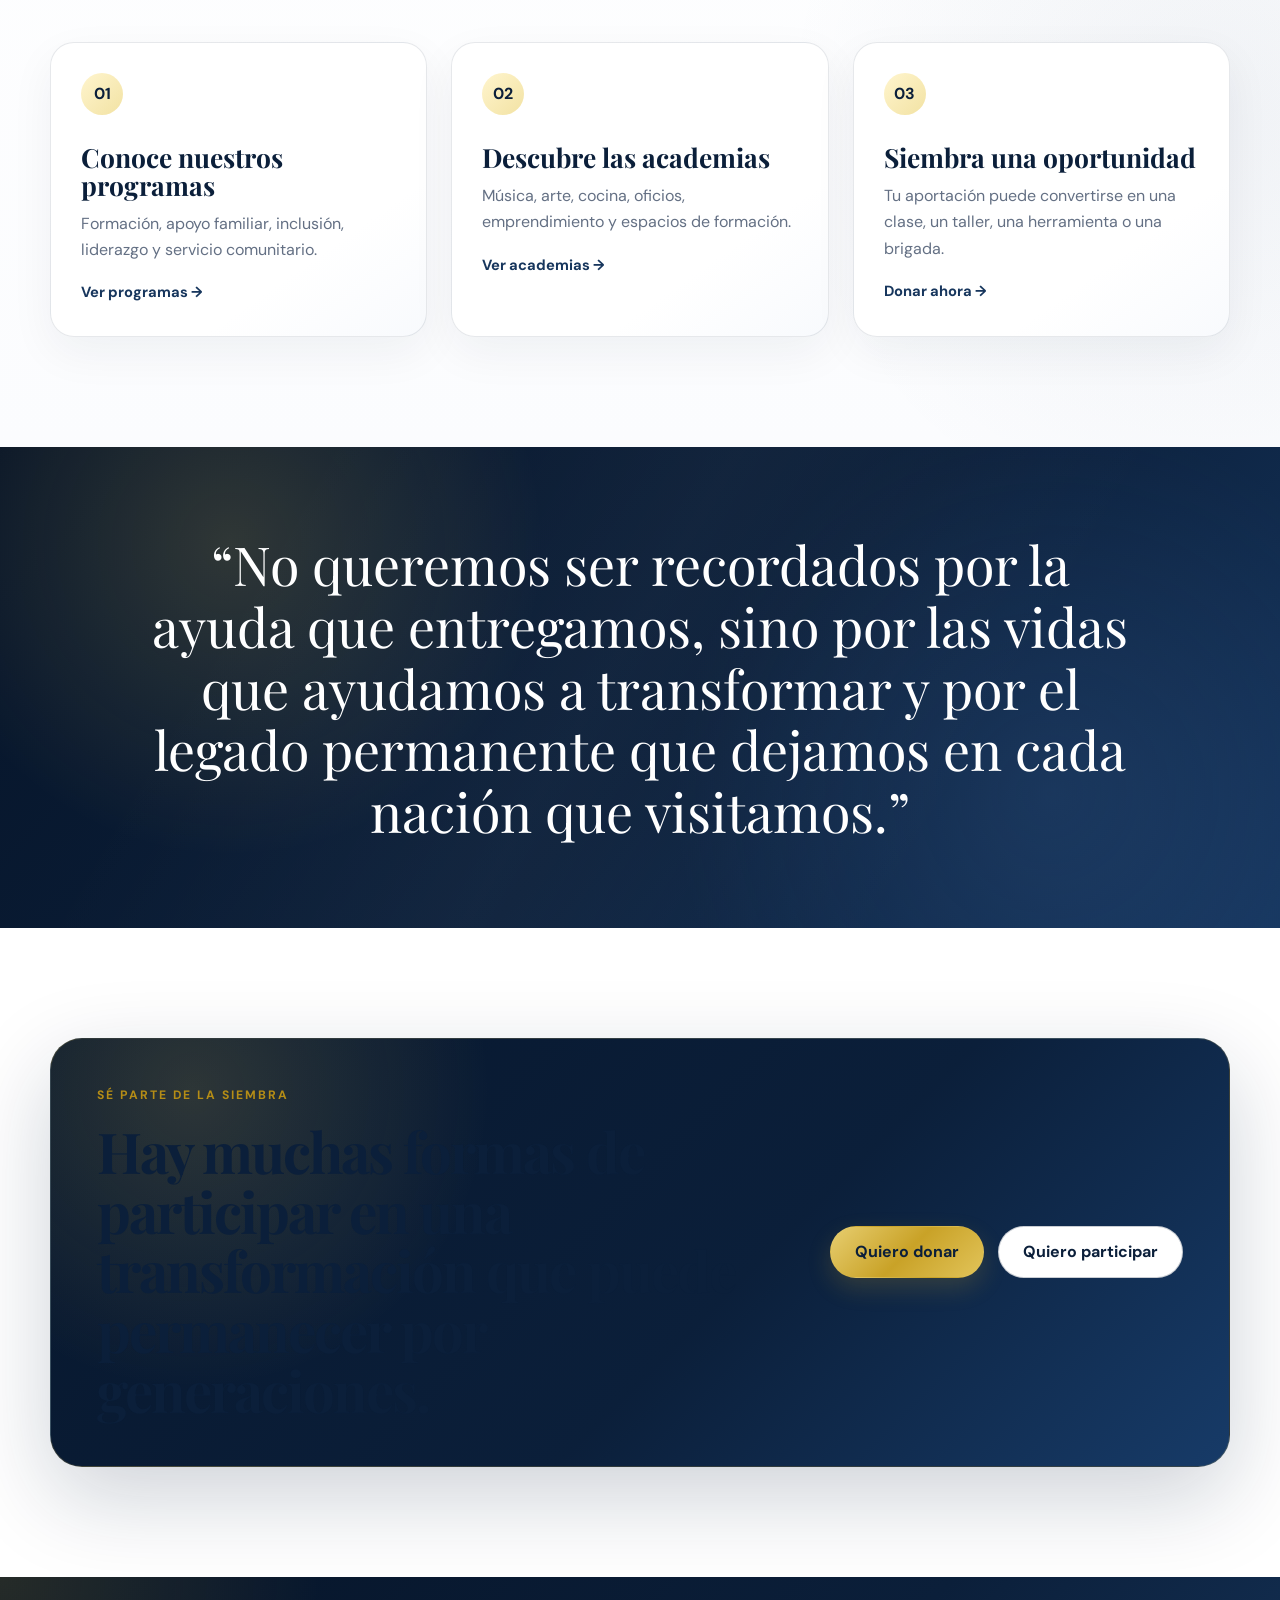
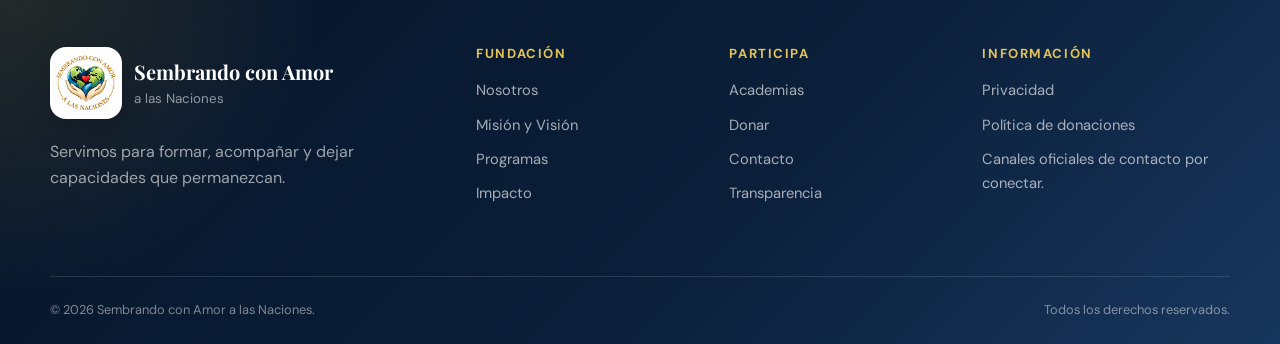
==== commit 5d372361: "Add nations landscape hero and white logo with elegant gradients" ====
--- a/index.html
+++ b/index.html
@@ -23,16 +23,32 @@
 </header>
 <main>
 <section class="hero home-hero">
-  <div class="hero-bg"></div><div class="hero-orbit orbit-a"></div><div class="hero-orbit orbit-b"></div>
+  <div class="hero-bg" aria-hidden="true"></div>
   <div class="container hero-grid">
     <div class="hero-copy reveal">
       <p class="eyebrow">Amor que sirve. Formación que permanece.</p>
       <h1>Llegamos, permanecemos y dejamos un <span class="gold-word">legado.</span></h1>
       <p class="hero-text">Trabajamos junto a comunidades para sembrar esperanza, desarrollar talentos y crear oportunidades duraderas mediante servicio, formación y acompañamiento.</p>
-      <div class="hero-actions"><a class="btn btn-accent" href="donar.html">Haz una donación</a><a class="btn btn-ghost" href="nosotros.html">Conoce quiénes somos</a></div>
-      <div class="trust-row"><div><strong>Niñez</strong><span>espacios de aprendizaje</span></div><div><strong>Juventud</strong><span>talento y propósito</span></div><div><strong>Familias</strong><span>capacidades y oportunidades</span></div></div>
+      <div class="hero-actions">
+        <a class="btn btn-accent" href="donar.html">Haz una donación</a>
+        <a class="btn btn-ghost" href="nosotros.html">Conoce quiénes somos</a>
+      </div>
+      <div class="trust-row">
+        <div><strong>Niñez</strong><span>espacios de aprendizaje</span></div>
+        <div><strong>Juventud</strong><span>talento y propósito</span></div>
+        <div><strong>Familias</strong><span>capacidades y oportunidades</span></div>
+      </div>
     </div>
-    <div class="hero-card reveal"><div class="hero-logo-wrap"><img src="assets/logo-sembrando-white.jpg" alt="Sembrando con Amor a las Naciones" class="hero-logo-image" /></div><div class="hero-card-copy"><p>Una visión internacional</p><h2>No solo entregamos ayuda. Dejamos herramientas para avanzar.</h2><span>Academias · talleres · brigadas · acompañamiento</span></div></div>
+    <div class="hero-visual reveal">
+      <div class="hero-logo-panel">
+        <img src="assets/logo-sembrando-white.jpg" alt="Sembrando con Amor a las Naciones" class="hero-logo-image" />
+      </div>
+      <div class="hero-message-card">
+        <p>Una visión internacional</p>
+        <h2>Servimos con amor y dejamos herramientas que permanecen.</h2>
+        <span>Academias · talleres · brigadas · acompañamiento</span>
+      </div>
+    </div>
   </div>
 </section>
 <section class="section intro-section"><div class="container"><div class="section-heading centered reveal"><p class="eyebrow">Una fundación con propósito</p><h2>No medimos nuestro impacto por lo que entregamos, sino por lo que permanece cuando ya no estamos.</h2><p>Buscamos responder a necesidades inmediatas sin detenernos ahí. Nuestro objetivo es fortalecer personas, familias y comunidades para que desarrollen capacidades que continúen generando oportunidades.</p></div><div class="home-path cards three"><a class="path-card reveal" href="programas.html"><span>01</span><h3>Conoce nuestros programas</h3><p>Formación, apoyo familiar, inclusión, liderazgo y servicio comunitario.</p><b>Ver programas →</b></a><a class="path-card reveal" href="academias.html"><span>02</span><h3>Descubre las academias</h3><p>Música, arte, cocina, oficios, emprendimiento y espacios de formación.</p><b>Ver academias →</b></a><a class="path-card reveal" href="donar.html"><span>03</span><h3>Siembra una oportunidad</h3><p>Tu aportación puede convertirse en una clase, un taller, una herramienta o una brigada.</p><b>Donar ahora →</b></a></div></div></section>
--- a/styles.css
+++ b/styles.css
@@ -336,3 +336,233 @@
   .hero-logo-image{width:min(100%,220px)}
   .cta-card{padding:28px}
 }
+
+
+/* WHITE PRIMARY + LANDSCAPE HERO */
+body{
+  background:
+    radial-gradient(circle at 8% 18%,rgba(201,162,39,.035),transparent 28%),
+    radial-gradient(circle at 92% 35%,rgba(22,54,95,.035),transparent 30%),
+    #FFFFFF;
+}
+.site-header{
+  background:rgba(255,255,255,.96);
+  border-bottom:1px solid rgba(11,31,58,.08);
+  box-shadow:0 10px 35px rgba(11,31,58,.055);
+}
+.brand-logo-image{
+  object-fit:contain;
+  background:#fff;
+  border-radius:14px;
+}
+.home-hero{
+  min-height:calc(100vh - 82px);
+  display:grid;
+  align-items:center;
+  position:relative;
+  overflow:hidden;
+  color:var(--ink);
+  background:#fff;
+  isolation:isolate;
+}
+.home-hero .hero-bg{
+  position:absolute;
+  inset:0;
+  z-index:-2;
+  background:
+    linear-gradient(90deg,
+      rgba(255,255,255,.99) 0%,
+      rgba(255,255,255,.97) 28%,
+      rgba(255,255,255,.88) 45%,
+      rgba(255,255,255,.46) 64%,
+      rgba(255,255,255,.14) 100%),
+    linear-gradient(180deg,rgba(255,255,255,.10),rgba(11,31,58,.10)),
+    url("assets/hero-naciones.jpg") center center/cover no-repeat;
+}
+.home-hero:after{
+  content:"";
+  position:absolute;
+  inset:auto -12% -34% -12%;
+  height:55%;
+  z-index:-1;
+  background:
+    radial-gradient(ellipse at 52% 0%,rgba(255,255,255,.98) 0 34%,rgba(255,255,255,.72) 55%,transparent 72%);
+  pointer-events:none;
+}
+.home-hero .hero-grid{
+  position:relative;
+  z-index:2;
+  grid-template-columns:1.08fr .92fr;
+  gap:58px;
+  padding:76px 0 82px;
+}
+.home-hero .hero-copy{
+  max-width:720px;
+  padding:28px 0;
+}
+.home-hero .hero-copy h1{
+  color:#0B1F3A;
+  text-shadow:0 2px 18px rgba(255,255,255,.72);
+}
+.gold-word{
+  background:linear-gradient(135deg,#A87910 0%,#C9A227 45%,#E4C35D 100%);
+  -webkit-background-clip:text;
+  background-clip:text;
+  color:transparent;
+}
+.home-hero .hero-text{
+  color:#40506A;
+  max-width:650px;
+  text-shadow:0 1px 10px rgba(255,255,255,.72);
+}
+.home-hero .btn-accent{
+  background:linear-gradient(135deg,#E5C55D,#C9A227 58%,#B58818);
+  color:#0B1F3A;
+  box-shadow:0 12px 28px rgba(201,162,39,.23);
+}
+.home-hero .btn-accent:hover{
+  background:linear-gradient(135deg,#EFD77D,#D2AD32 58%,#BC8E1A);
+}
+.home-hero .btn-ghost{
+  border-color:rgba(11,31,58,.20);
+  color:#0B1F3A;
+  background:rgba(255,255,255,.78);
+  box-shadow:0 8px 24px rgba(11,31,58,.07);
+  backdrop-filter:blur(10px);
+}
+.home-hero .trust-row{
+  border-top:1px solid rgba(11,31,58,.12);
+}
+.home-hero .trust-row strong{color:#0B1F3A}
+.home-hero .trust-row span{color:#667085}
+.hero-visual{
+  display:flex;
+  flex-direction:column;
+  align-items:center;
+  justify-content:center;
+  min-width:0;
+  position:relative;
+}
+.hero-logo-panel{
+  width:min(100%,420px);
+  padding:12px;
+  border-radius:32px;
+  background:rgba(255,255,255,.96);
+  border:1px solid rgba(201,162,39,.30);
+  box-shadow:
+    0 30px 90px rgba(11,31,58,.18),
+    0 0 0 8px rgba(255,255,255,.20);
+  backdrop-filter:blur(14px);
+  position:relative;
+  z-index:2;
+}
+.hero-logo-panel:before{
+  content:"";
+  position:absolute;
+  inset:-1px;
+  border-radius:32px;
+  padding:1px;
+  background:linear-gradient(145deg,rgba(226,196,90,.78),rgba(255,255,255,.25),rgba(22,54,95,.18));
+  -webkit-mask:linear-gradient(#000 0 0) content-box,linear-gradient(#000 0 0);
+  -webkit-mask-composite:xor;
+  mask-composite:exclude;
+  pointer-events:none;
+}
+.home-hero .hero-logo-image{
+  width:100%;
+  height:auto;
+  aspect-ratio:1/1;
+  object-fit:contain;
+  border-radius:24px;
+  background:#fff;
+  padding:0;
+  box-shadow:none;
+}
+.hero-message-card{
+  width:min(92%,380px);
+  margin-top:-24px;
+  padding:42px 28px 25px;
+  border-radius:0 0 26px 26px;
+  background:
+    linear-gradient(145deg,rgba(255,255,255,.97),rgba(247,250,255,.94));
+  border:1px solid rgba(11,31,58,.10);
+  box-shadow:0 22px 55px rgba(11,31,58,.13);
+  text-align:center;
+  position:relative;
+  z-index:1;
+}
+.hero-message-card p{
+  margin-bottom:10px;
+  color:#B58A18;
+  font-size:.72rem;
+  text-transform:uppercase;
+  font-weight:800;
+  letter-spacing:.14em;
+}
+.hero-message-card h2{
+  color:#0B1F3A;
+  font-size:1.8rem;
+  margin-bottom:10px;
+}
+.hero-message-card span{
+  color:#667085;
+  font-size:.88rem;
+}
+.intro-section{
+  background:
+    radial-gradient(circle at 10% 0%,rgba(201,162,39,.07),transparent 28%),
+    radial-gradient(circle at 95% 65%,rgba(22,54,95,.055),transparent 32%),
+    linear-gradient(180deg,#FFFFFF 0%,#FBFCFE 100%);
+}
+.info-card,.trans-card,.path-card,.academy-card,.donation-form,.contact-card{
+  background:linear-gradient(145deg,#FFFFFF 0%,#FFFFFF 72%,#F8FAFD 100%);
+}
+.path-card{
+  border-color:rgba(11,31,58,.10);
+}
+.path-card:hover{
+  border-color:rgba(201,162,39,.32);
+  box-shadow:0 26px 70px rgba(11,31,58,.11);
+}
+.quote-band{
+  background:
+    radial-gradient(circle at 18% 20%,rgba(226,196,90,.18),transparent 28%),
+    radial-gradient(circle at 82% 72%,rgba(55,91,139,.24),transparent 34%),
+    linear-gradient(135deg,#061428 0%,#0B1F3A 55%,#16365F 100%);
+}
+.cta-card{
+  background:
+    radial-gradient(circle at 12% 12%,rgba(226,196,90,.17),transparent 27%),
+    linear-gradient(135deg,#07172D,#0B1F3A 58%,#173B68);
+  border:1px solid rgba(226,196,90,.18);
+  box-shadow:0 30px 90px rgba(11,31,58,.20);
+}
+.page-hero{
+  background:
+    radial-gradient(circle at 12% 15%,rgba(201,162,39,.055),transparent 30%),
+    radial-gradient(circle at 88% 65%,rgba(22,54,95,.05),transparent 34%),
+    linear-gradient(180deg,#FFFFFF,#F8FAFD);
+}
+.section-soft{
+  background:
+    radial-gradient(circle at 92% 8%,rgba(201,162,39,.055),transparent 26%),
+    linear-gradient(180deg,#FBFCFE,#F6F8FB);
+}
+@media(max-width:1020px){
+  .home-hero .hero-grid{grid-template-columns:1fr;gap:42px}
+  .hero-visual{max-width:520px;margin-inline:auto;width:100%}
+  .home-hero .hero-bg{
+    background:
+      linear-gradient(180deg,rgba(255,255,255,.96) 0%,rgba(255,255,255,.87) 58%,rgba(255,255,255,.62) 100%),
+      url("assets/hero-naciones.jpg") center center/cover no-repeat;
+  }
+}
+@media(max-width:720px){
+  .home-hero .hero-grid{padding:58px 0 66px}
+  .home-hero .hero-copy{text-align:left}
+  .home-hero .hero-copy h1{font-size:clamp(3rem,14vw,4.5rem)}
+  .hero-logo-panel{width:min(92vw,360px);border-radius:26px}
+  .home-hero .hero-logo-image{border-radius:20px}
+  .hero-message-card{width:min(86vw,330px);padding:38px 22px 22px}
+  .hero-message-card h2{font-size:1.55rem}
+}
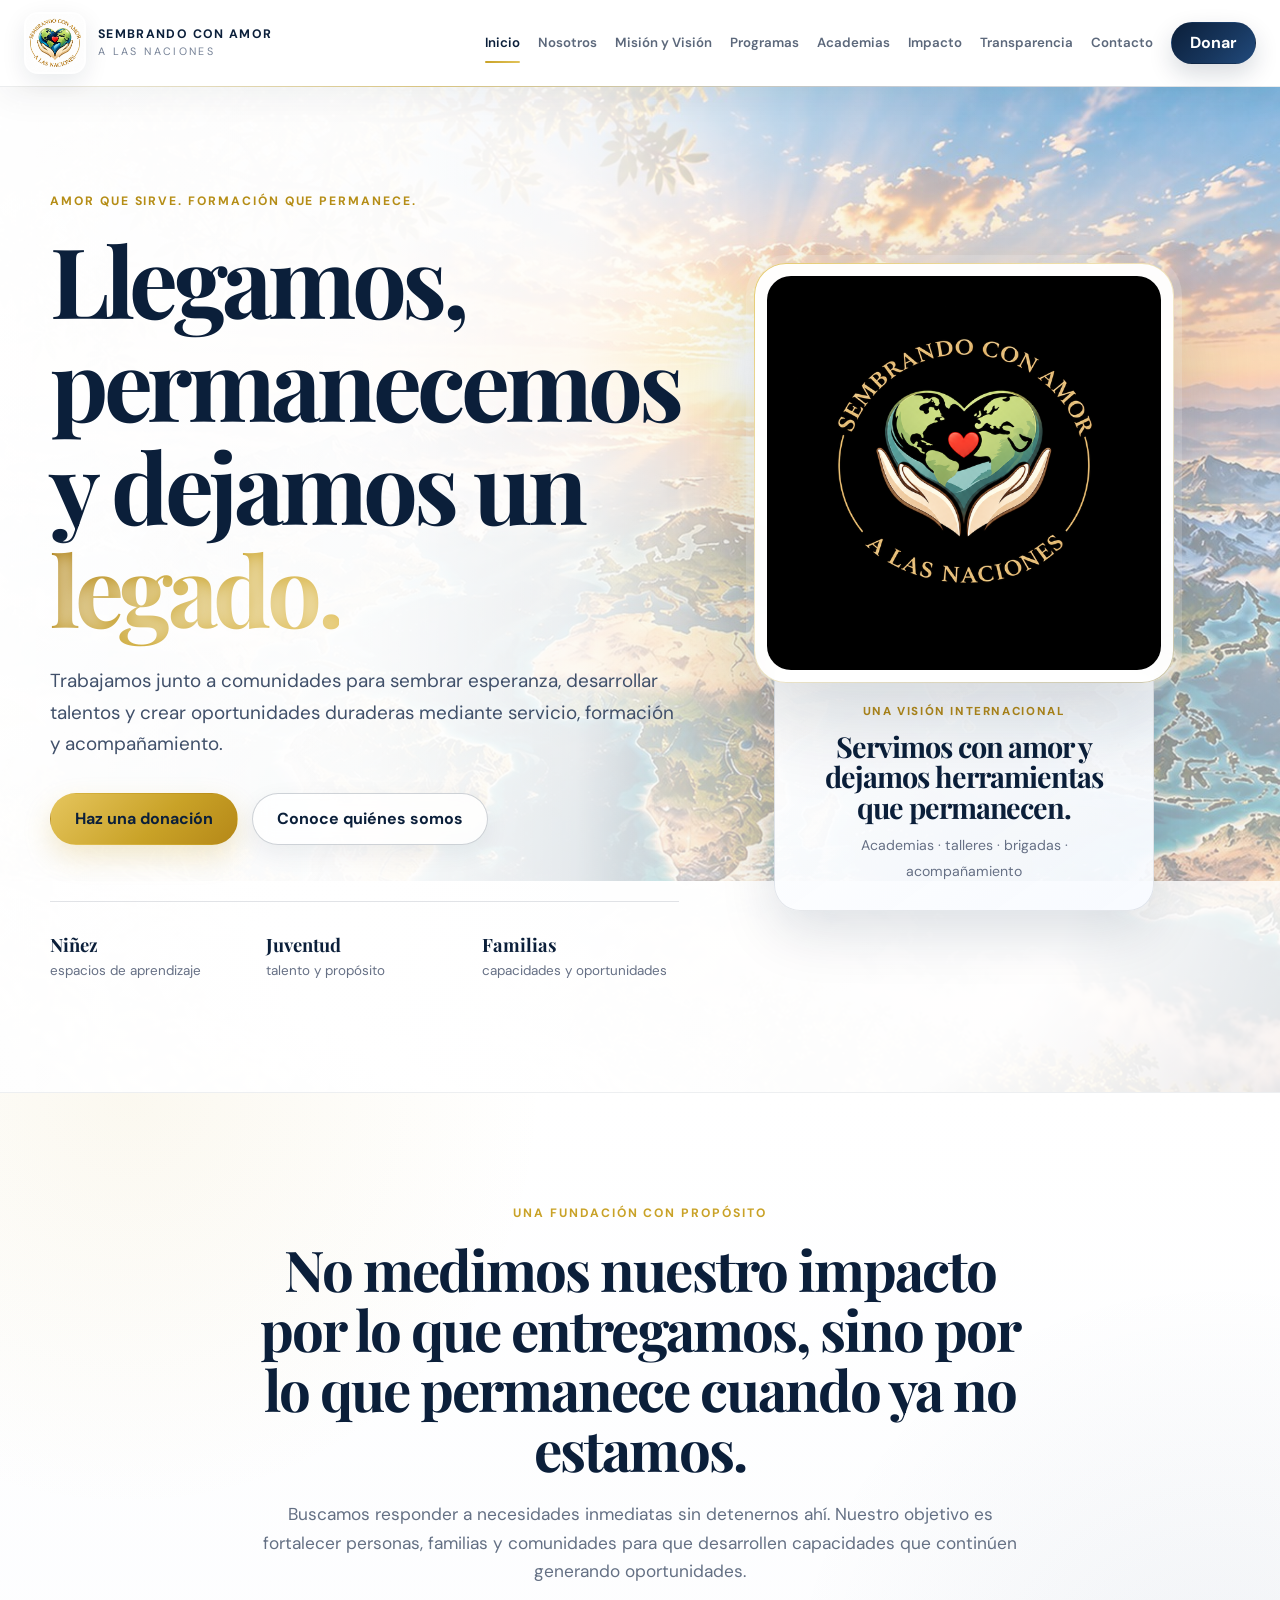
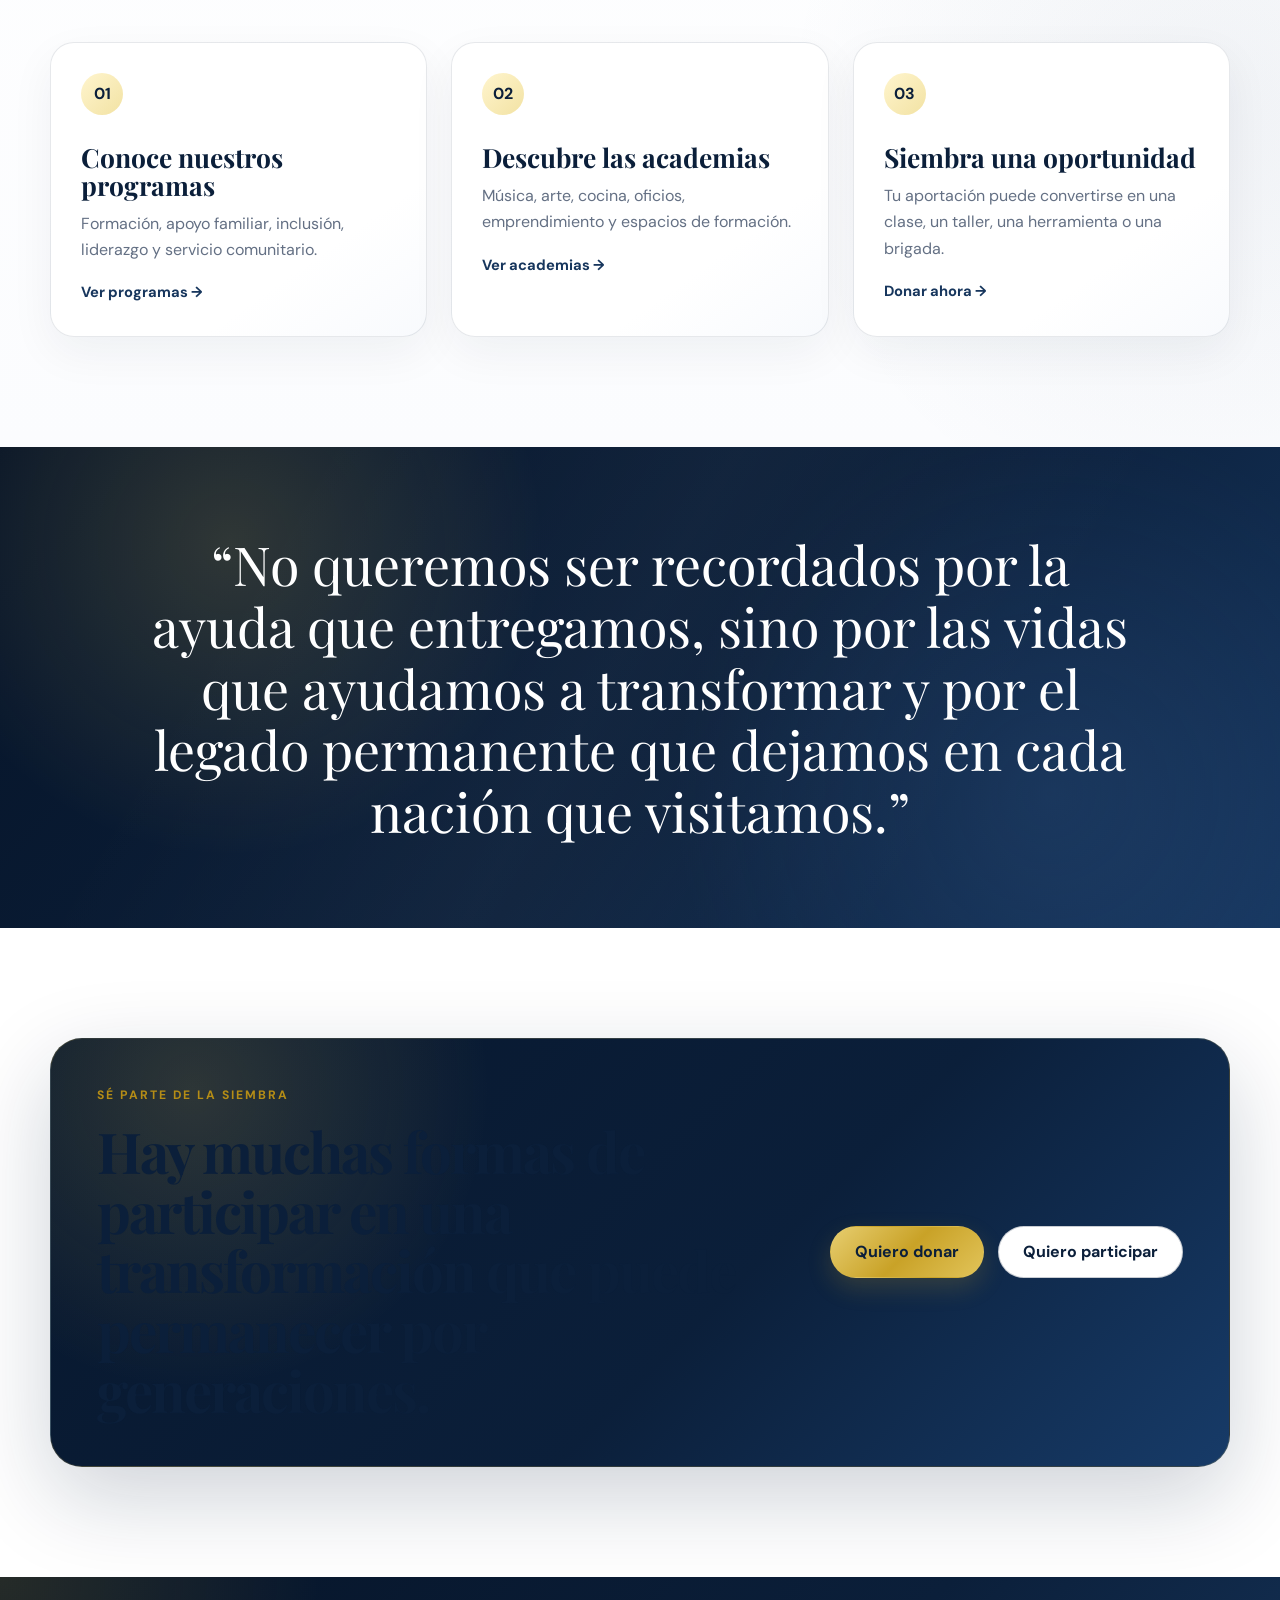
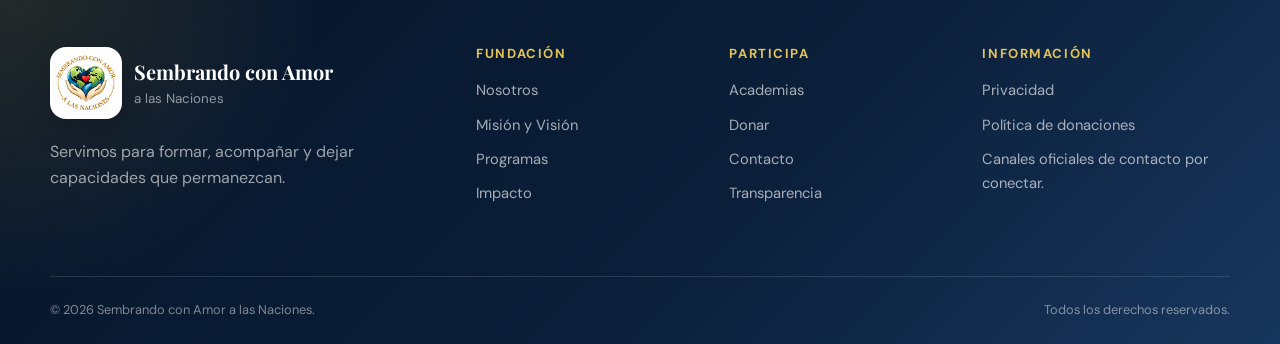
==== commit 5d62c6fa: "Use black PNG as homepage logo and favicon" ====
--- a/index.html
+++ b/index.html
@@ -10,7 +10,7 @@
   <link rel="preconnect" href="https://fonts.gstatic.com" crossorigin>
   <link href="https://fonts.googleapis.com/css2?family=DM+Sans:wght@400;500;600;700&family=Playfair+Display:wght@600;700&display=swap" rel="stylesheet">
   <link rel="stylesheet" href="styles.css" />
-  <link rel="icon" type="image/jpeg" href="assets/logo-sembrando-white.jpg" />
+  <link rel="icon" type="image/png" href="assets/logo-sembrando-con-amor.png" />
 </head>
 <body class="home">
 <header class="site-header">
@@ -41,7 +41,7 @@
     </div>
     <div class="hero-visual reveal">
       <div class="hero-logo-panel">
-        <img src="assets/logo-sembrando-white.jpg" alt="Sembrando con Amor a las Naciones" class="hero-logo-image" />
+        <img src="assets/logo-sembrando-con-amor.png" alt="Sembrando con Amor a las Naciones" class="hero-logo-image" />
       </div>
       <div class="hero-message-card">
         <p>Una visión internacional</p>
--- a/styles.css
+++ b/styles.css
@@ -566,3 +566,84 @@
   .hero-message-card{width:min(86vw,330px);padding:38px 22px 22px}
   .hero-message-card h2{font-size:1.55rem}
 }
+
+/* Shared landscape identity across all sections */
+.page-hero,
+.donation-hero{
+  position:relative;
+  isolation:isolate;
+  min-height:440px;
+  display:flex;
+  align-items:center;
+  overflow:hidden;
+  background:
+    linear-gradient(90deg,
+      rgba(255,255,255,.97) 0%,
+      rgba(255,255,255,.93) 30%,
+      rgba(255,255,255,.82) 61%,
+      rgba(255,255,255,.66) 100%),
+    radial-gradient(circle at 14% 18%,rgba(201,162,39,.12),transparent 31%),
+    radial-gradient(circle at 86% 68%,rgba(11,31,58,.10),transparent 36%),
+    url("assets/hero-naciones.jpg") center 47%/cover no-repeat;
+  border-bottom:1px solid rgba(11,31,58,.10);
+}
+.page-hero::after,
+.donation-hero::after{
+  content:"";
+  position:absolute;
+  inset:auto 0 0;
+  height:110px;
+  z-index:-1;
+  pointer-events:none;
+  background:linear-gradient(180deg,rgba(255,255,255,0),rgba(255,255,255,.93));
+}
+.page-hero > .container,
+.donation-hero > .container{
+  position:relative;
+  z-index:2;
+}
+.page-hero h1,
+.donation-hero h1{
+  color:#0B1F3A;
+  text-shadow:0 1px 0 rgba(255,255,255,.7);
+}
+.page-hero p:last-child,
+.donation-hero p:last-child{
+  color:#4D5B70;
+  max-width:760px;
+}
+.page-hero .eyebrow,
+.donation-hero .eyebrow{
+  color:#B38A18;
+}
+.page-hero-dark{
+  color:#0B1F3A;
+}
+.page-hero-dark p:last-child{
+  color:#4D5B70;
+}
+@media(max-width:1020px){
+  .page-hero,
+  .donation-hero{
+    min-height:400px;
+    background:
+      linear-gradient(90deg,
+        rgba(255,255,255,.97) 0%,
+        rgba(255,255,255,.91) 52%,
+        rgba(255,255,255,.73) 100%),
+      url("assets/hero-naciones.jpg") center center/cover no-repeat;
+  }
+}
+@media(max-width:720px){
+  .page-hero,
+  .donation-hero{
+    min-height:360px;
+    padding:82px 0 72px;
+    background:
+      linear-gradient(180deg,
+        rgba(255,255,255,.94) 0%,
+        rgba(255,255,255,.88) 60%,
+        rgba(255,255,255,.76) 100%),
+      url("assets/hero-naciones.jpg") center center/cover no-repeat;
+  }
+}
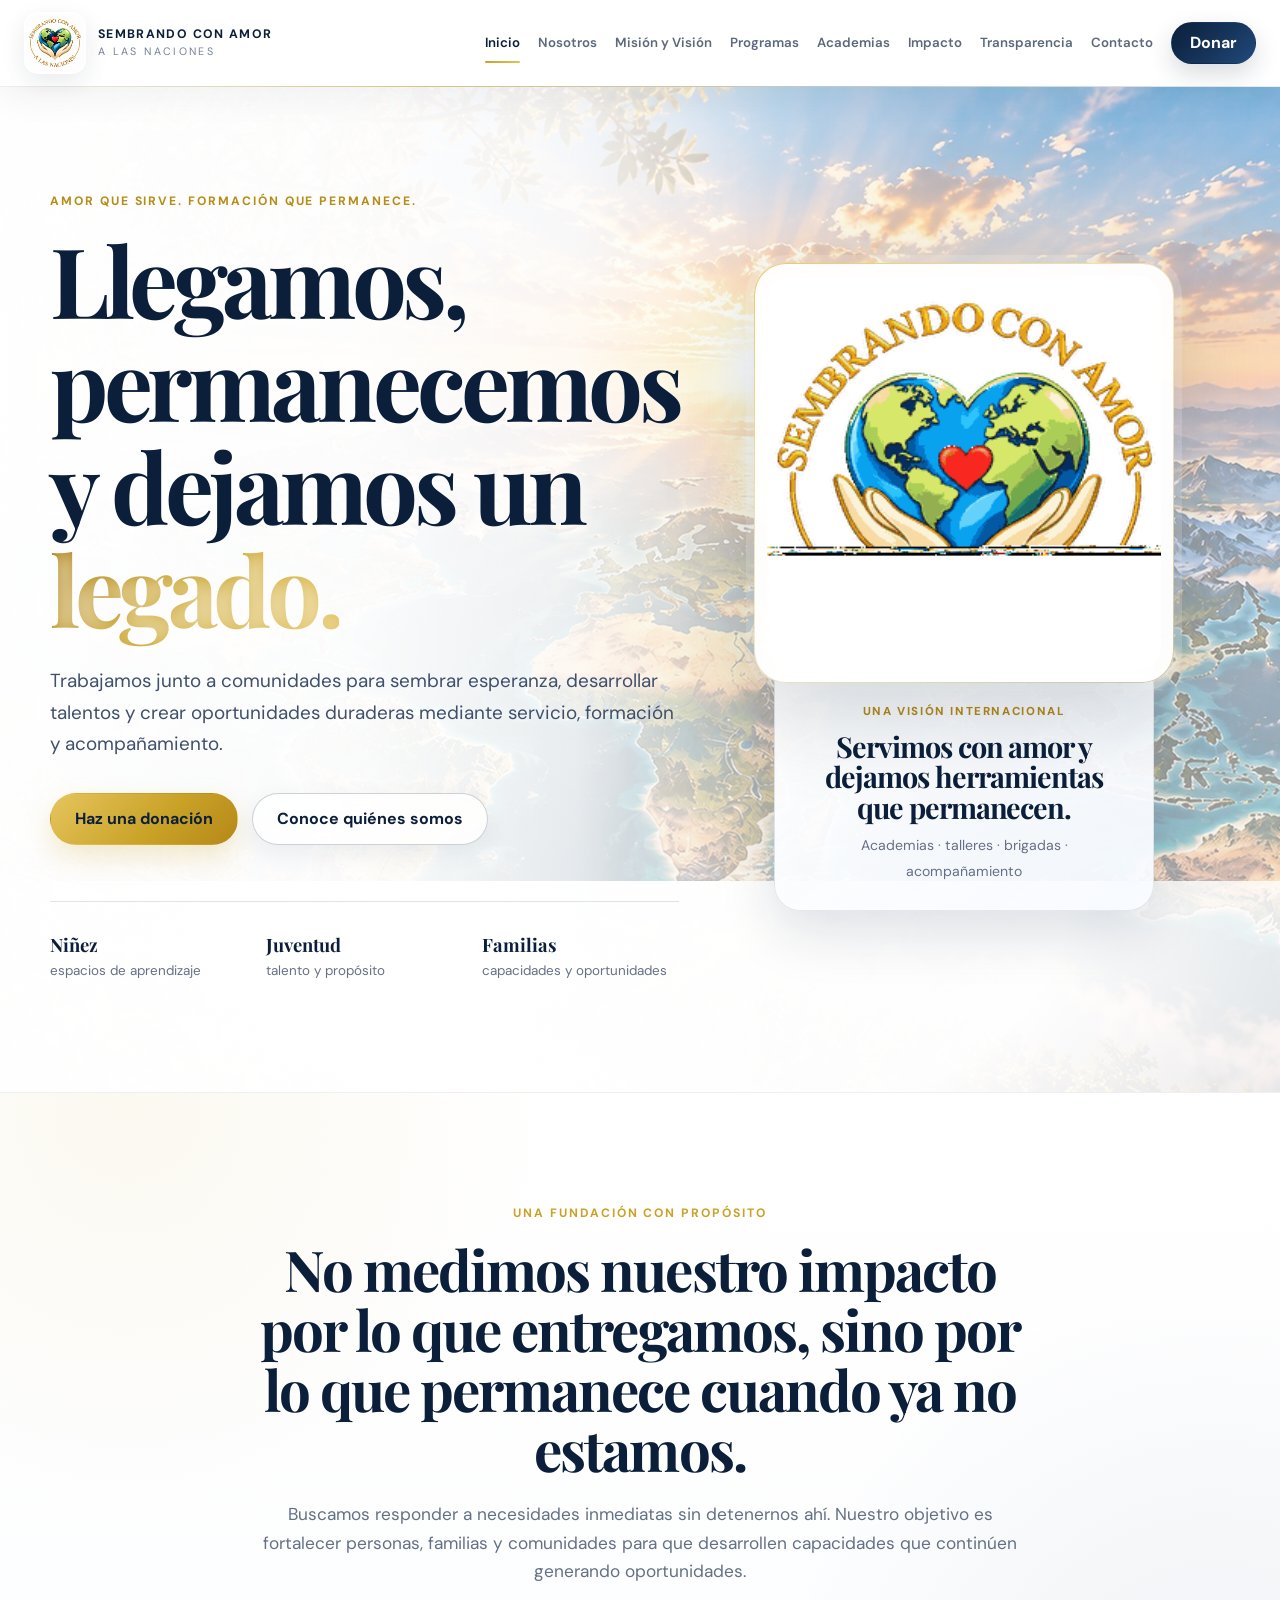
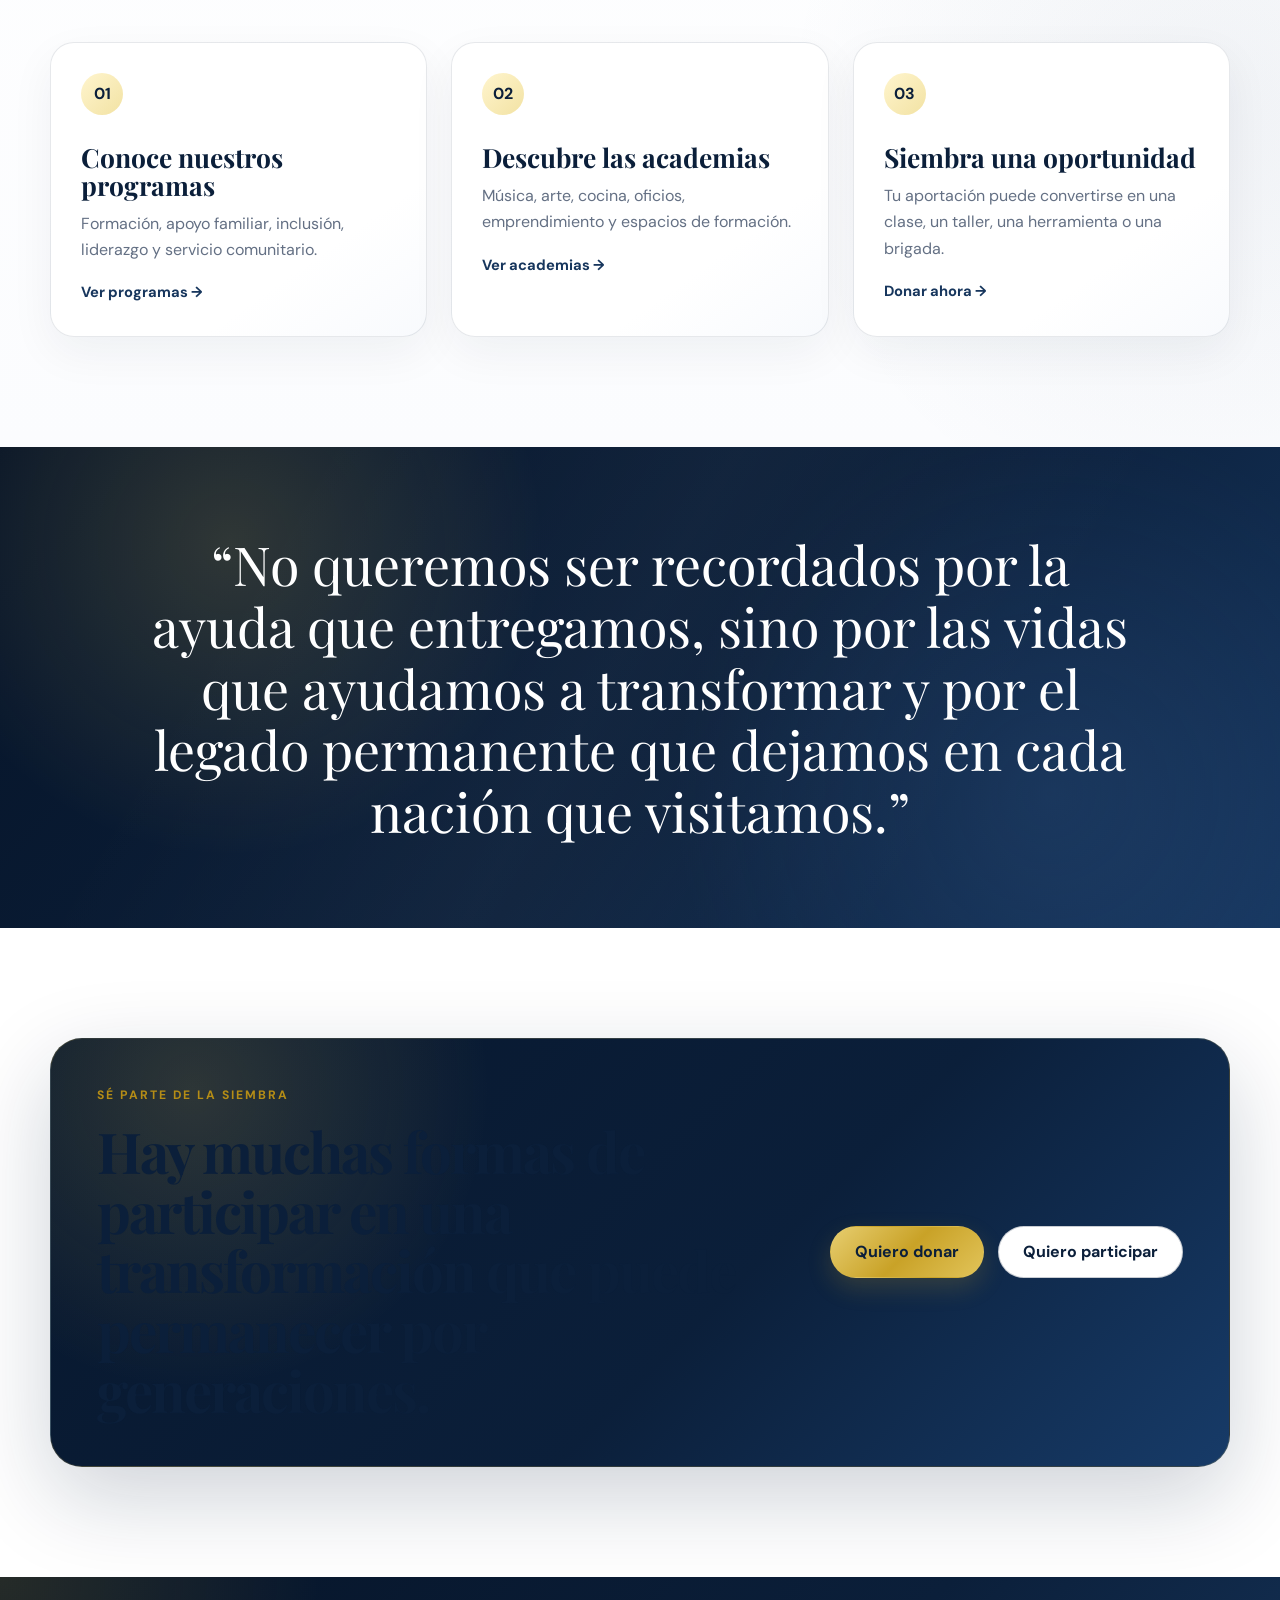
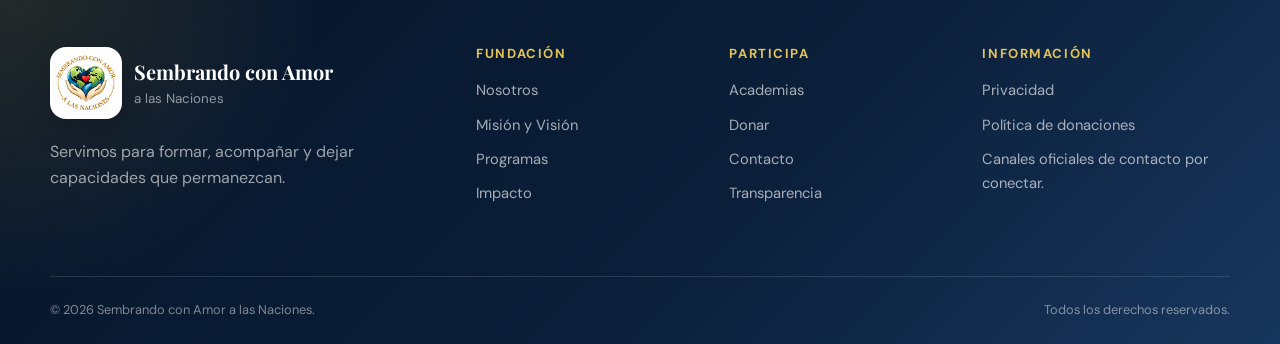
==== commit 911cc696: "Use transparent logo on homepage and favicon" ====
--- a/index.html
+++ b/index.html
@@ -10,7 +10,7 @@
   <link rel="preconnect" href="https://fonts.gstatic.com" crossorigin>
   <link href="https://fonts.googleapis.com/css2?family=DM+Sans:wght@400;500;600;700&family=Playfair+Display:wght@600;700&display=swap" rel="stylesheet">
   <link rel="stylesheet" href="styles.css" />
-  <link rel="icon" type="image/png" href="assets/logo-sembrando-con-amor.png" />
+  <link rel="icon" type="image/png" href="assets/logo-home-transparent.png" />
 </head>
 <body class="home">
 <header class="site-header">
@@ -41,7 +41,7 @@
     </div>
     <div class="hero-visual reveal">
       <div class="hero-logo-panel">
-        <img src="assets/logo-sembrando-con-amor.png" alt="Sembrando con Amor a las Naciones" class="hero-logo-image" />
+        <img src="assets/logo-home-transparent.png" alt="Sembrando con Amor a las Naciones" class="hero-logo-image" />
       </div>
       <div class="hero-message-card">
         <p>Una visión internacional</p>
